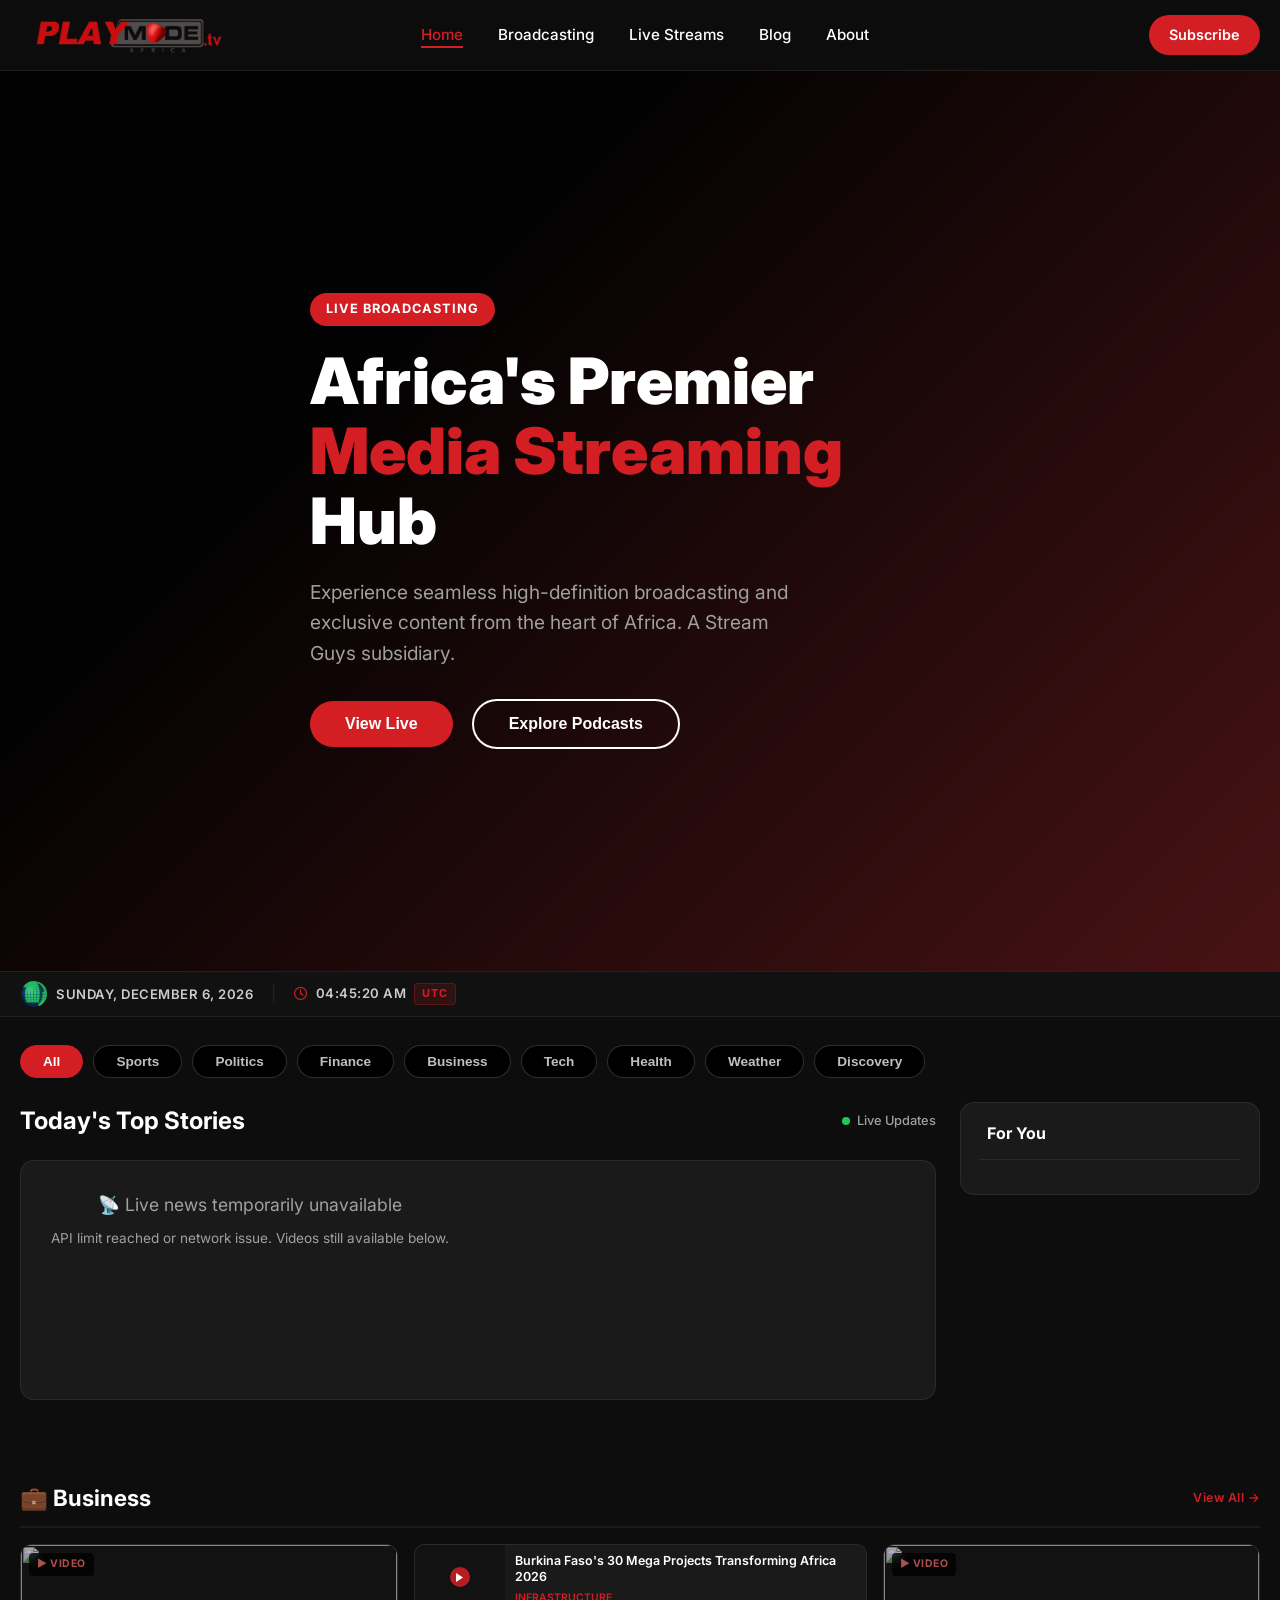
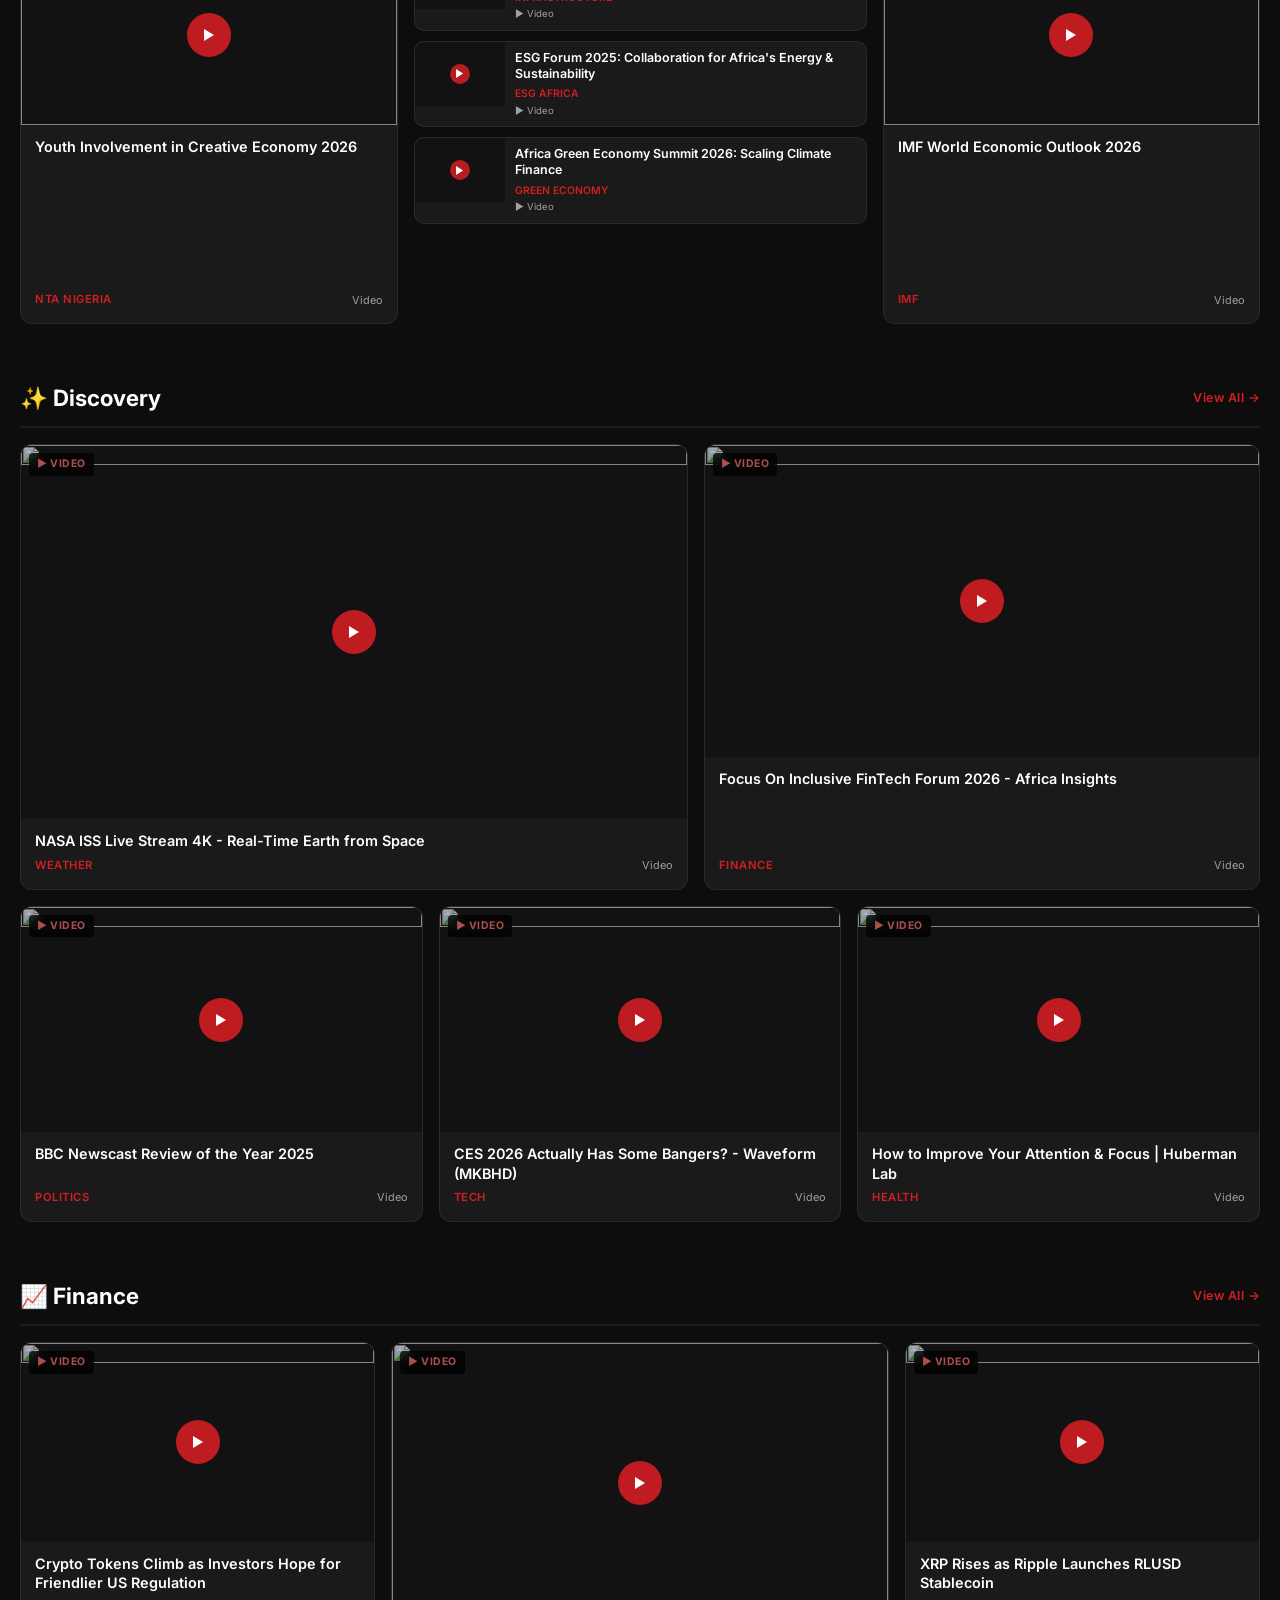
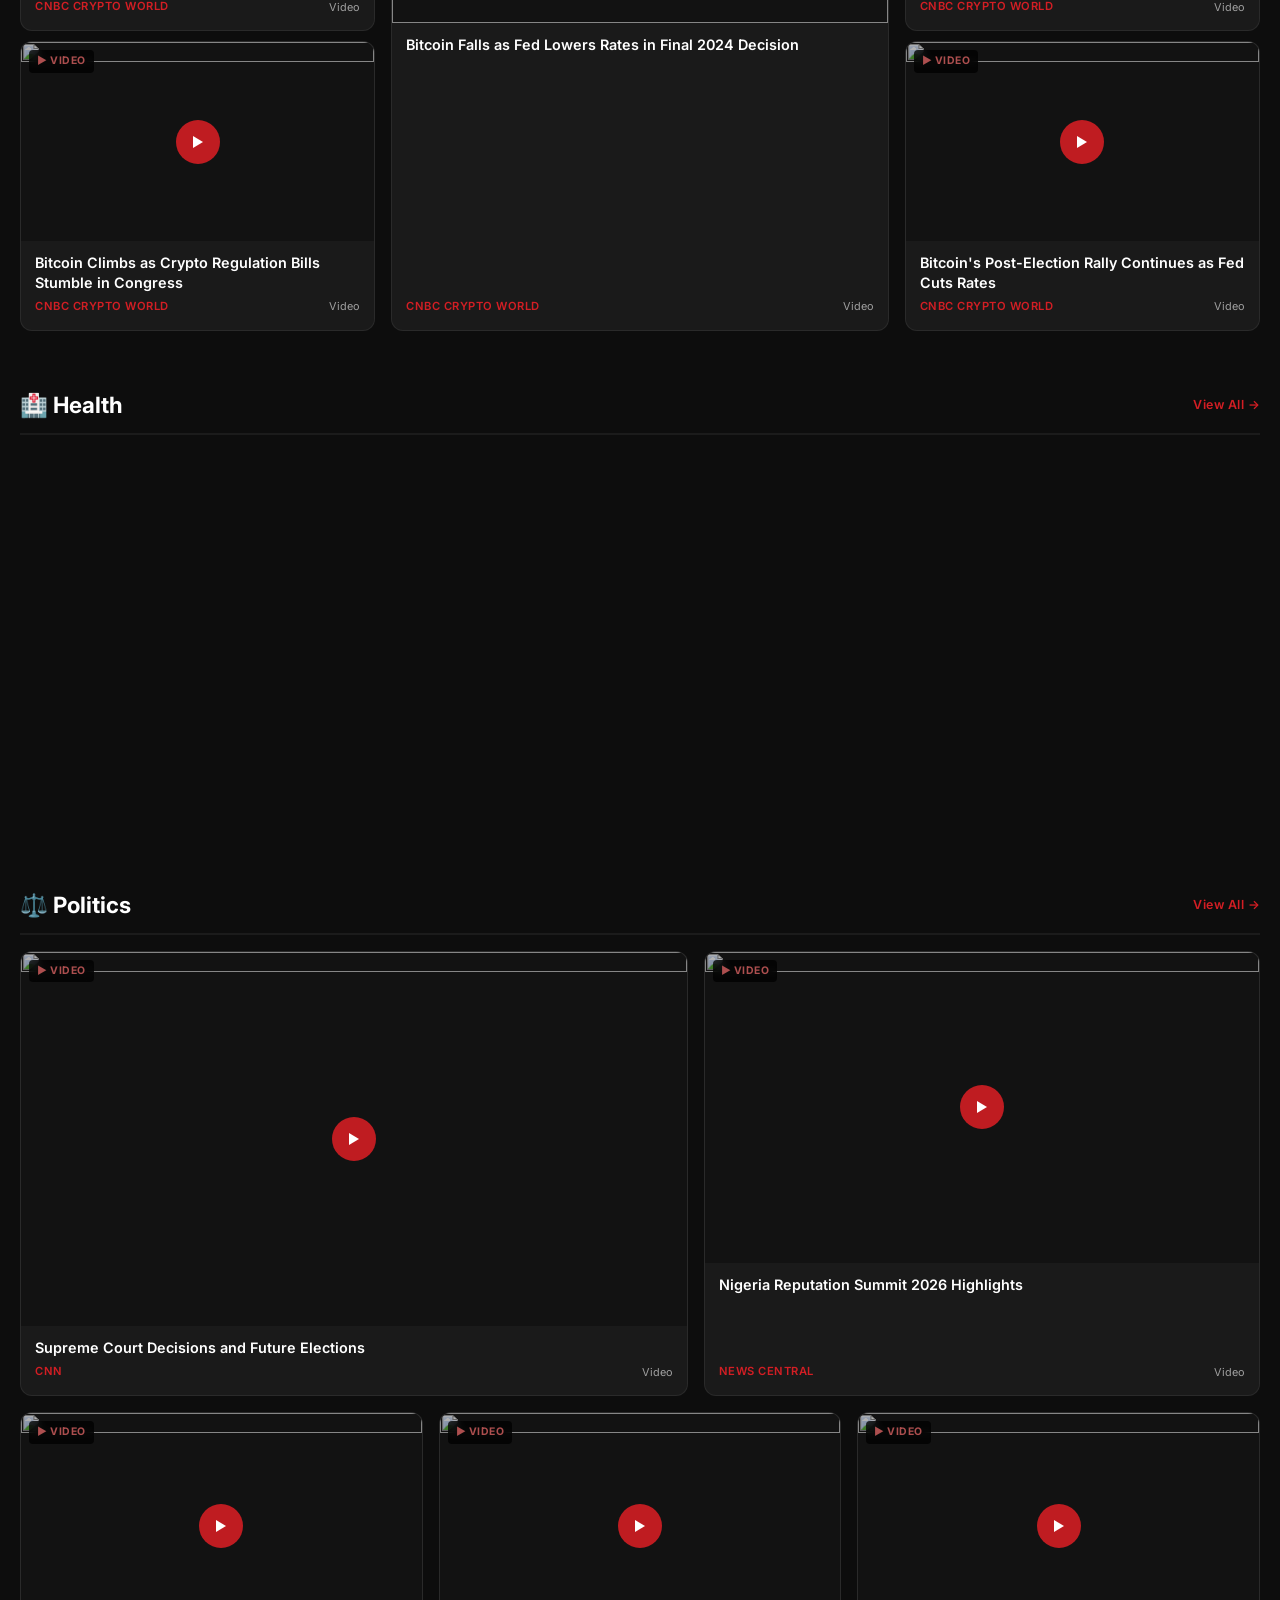
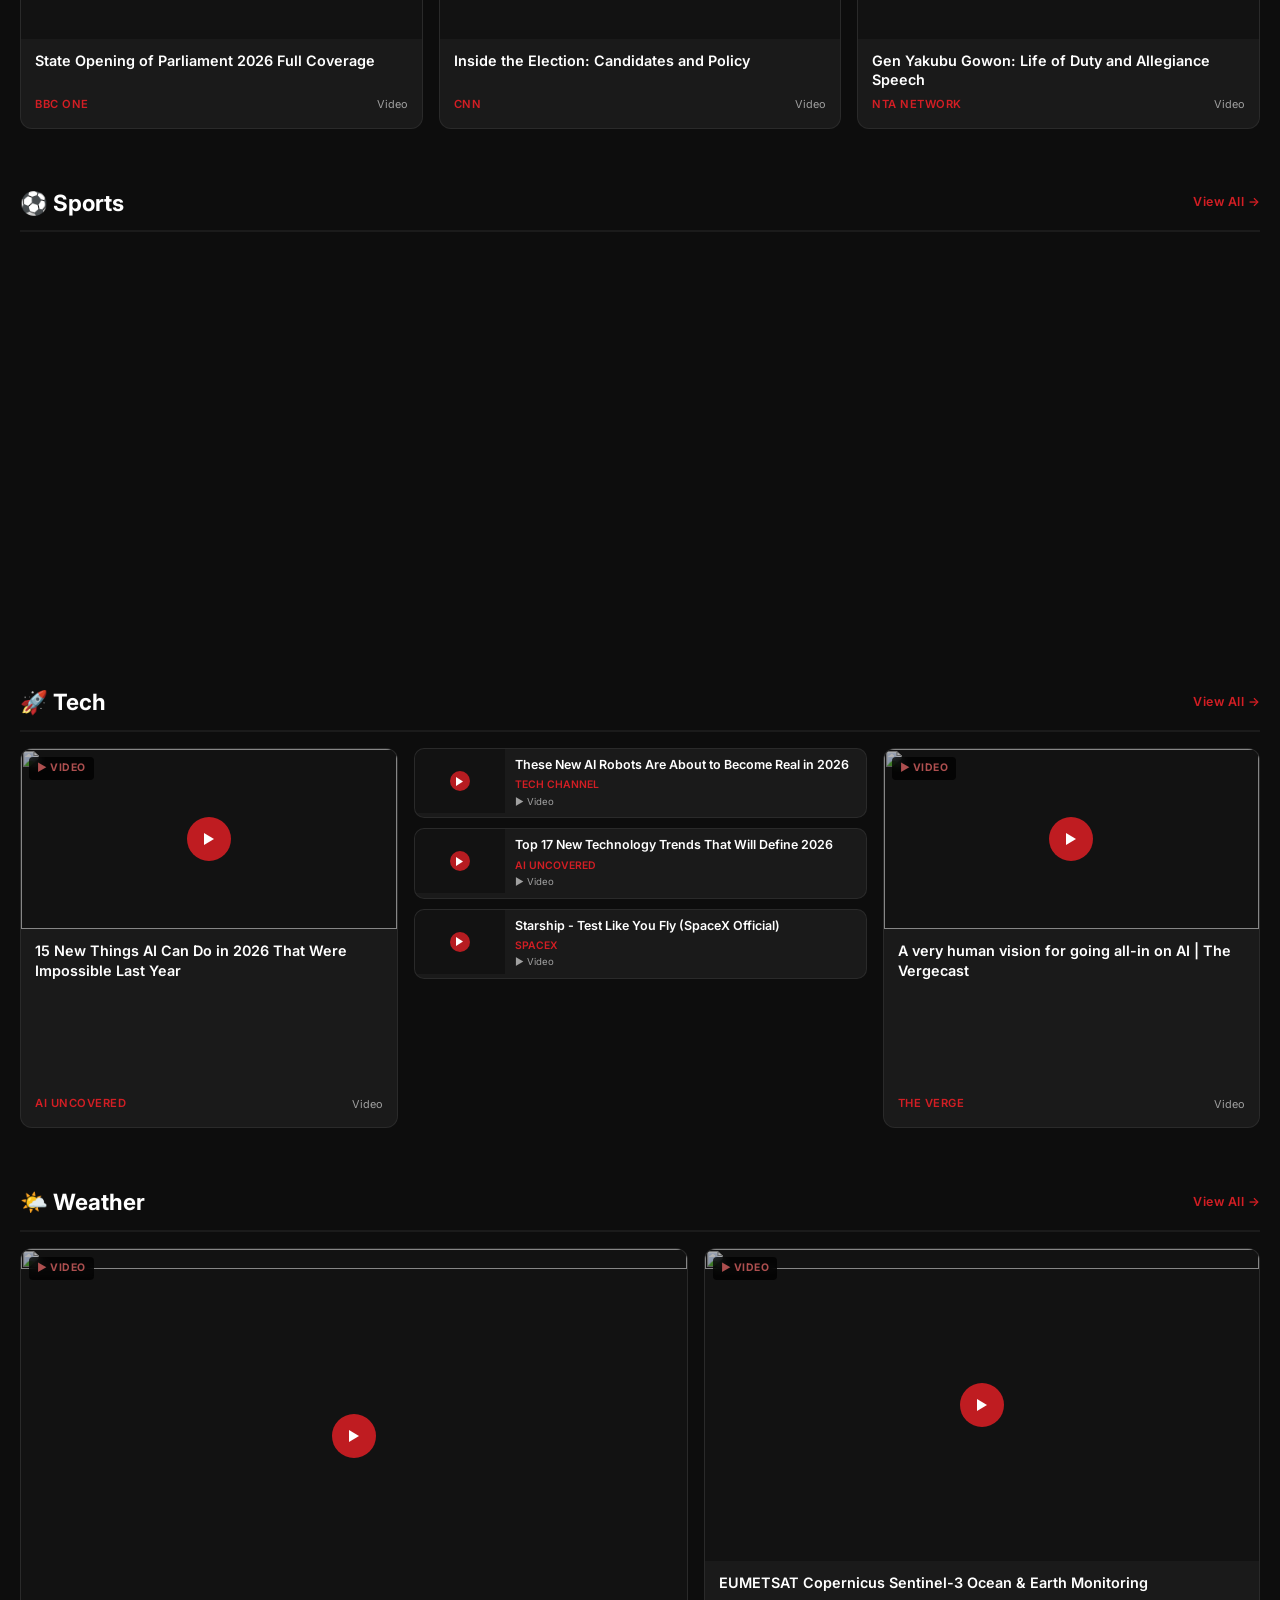
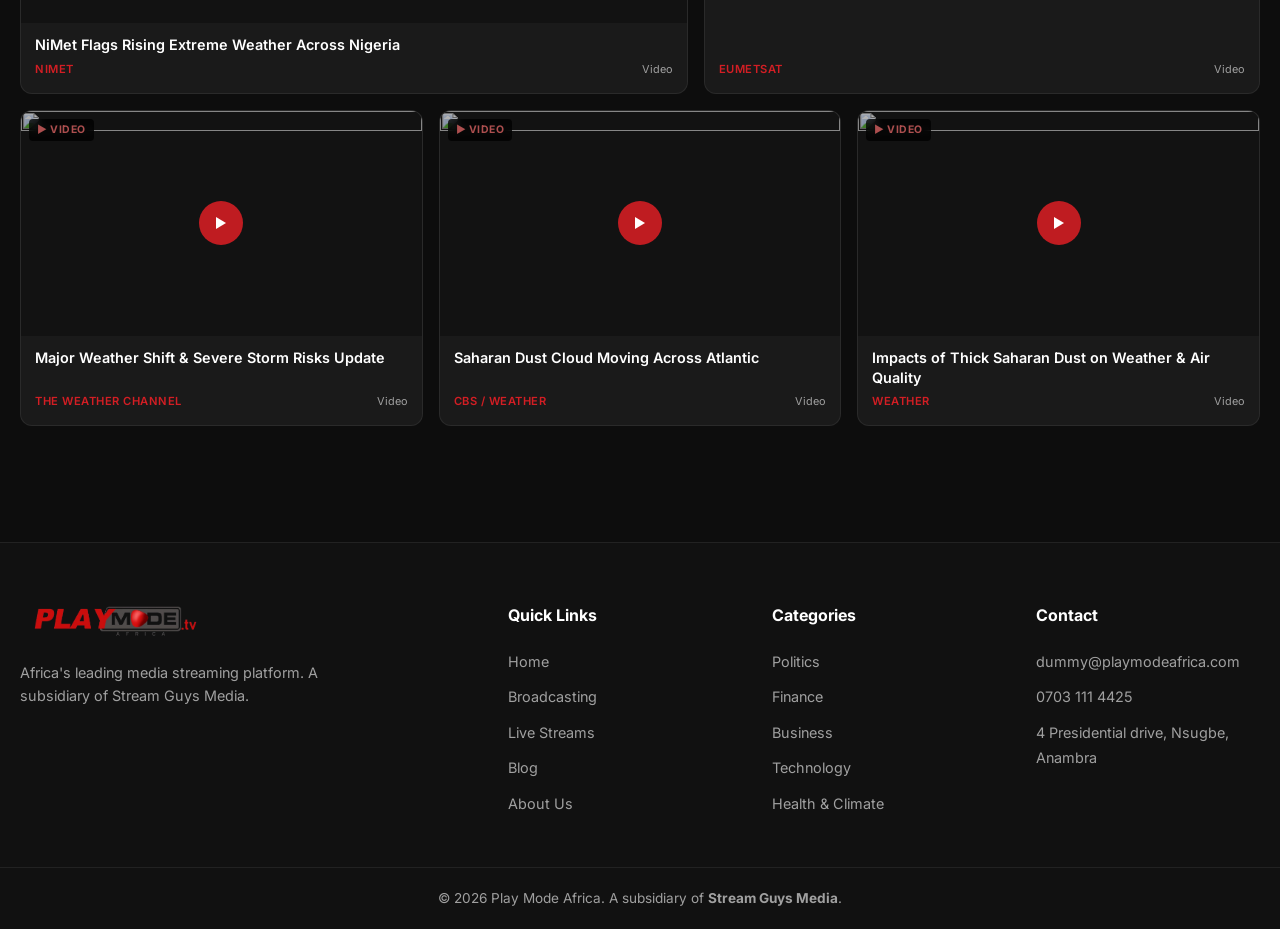
==== index.html @ 2070d7ff "Add files via upload" ====
<!DOCTYPE html>
<html lang="en">
<head>
    <meta charset="UTF-8">
    <meta name="viewport" content="width=device-width, initial-scale=1.0">
    <title>Play Mode Africa | Powered by Stream Guys</title>
    <link rel="icon" type="image/png" href="assets/logo.png">
    <link rel="stylesheet" href="style.css">
    <link href="https://fonts.googleapis.com/css2?family=Inter:wght@300;400;500;600;700;800;900&display=swap" rel="stylesheet">
    <link rel="stylesheet" href="https://cdnjs.cloudflare.com/ajax/libs/font-awesome/6.5.0/css/all.min.css">
    <script src="https://unpkg.com/lucide@latest"></script>
</head>
<body>

    <!-- ===== HEADER ===== -->
    <header>
        <nav class="container">
            <div class="logo">
                <div class="logo-anim-wrap">
                    <img src="assets/play-mode-logo.png" class="logo-frame logo-frame-0 active" alt="Play Mode Africa">
                    <img src="assets/playMODE LOGO 1.png" class="logo-frame logo-frame-1" alt="Play Mode Africa">
                    <img src="assets/plaYMODE LOGO 2.png" class="logo-frame logo-frame-2" alt="Play Mode Africa">
                    <img src="assets/plaYMODE LOGO landscape colour 2.png" class="logo-frame logo-frame-3" alt="Play Mode Africa">
                    <img src="assets/plaYMODE LOGO landscape colour 3.png" class="logo-frame logo-frame-4" alt="Play Mode Africa">
                    <img src="assets/plaYMODE LOGO landscape colour 4.png" class="logo-frame logo-frame-5" alt="Play Mode Africa">
                    <img src="assets/plaYMODE LOGO landscape colour 5.png" class="logo-frame logo-frame-6" alt="Play Mode Africa">
                    <img src="assets/plaYMODE LOGO landscape colour 6.png" class="logo-frame logo-frame-7" alt="Play Mode Africa">
                    <img src="assets/plaYMODE LOGO landscape colour 7.png" class="logo-frame logo-frame-8" alt="Play Mode Africa">
                    <img src="assets/plaYMODE LOGO landscape.png" class="logo-frame logo-frame-9" alt="Play Mode Africa">
                    <img src="assets/plaYMODE LOGO portrait col2.png" class="logo-frame logo-frame-10" alt="Play Mode Africa">
                    <img src="assets/plaYMODE LOGO portrait.png" class="logo-frame logo-frame-11" alt="Play Mode Africa">
                </div>
            </div>
            <ul class="nav-links" id="navLinks">
                <li><a href="index.html" class="active">Home</a></li>
                <li><a href="#">Broadcasting</a></li>
                <li><a href="#">Live Streams</a></li>
                <li><a href="#">Blog</a></li>
                <li><a href="#">About</a></li>
            </ul>
            <div class="nav-actions">
                <i data-lucide="search" class="search-icon"></i>
                <a href="https://youtube.com/@playmodeafrica?si=NJ54IRPjb3ruVmf7" target="_blank" rel="noopener" class="btn-primary">Subscribe</a>
                <div class="hamburger" id="hamburger">
                    <span></span><span></span><span></span>
                </div>
            </div>
        </nav>
    </header>

    <!-- ===== HERO ===== -->
    <section class="hero" id="hero">
        <div class="hero-overlay"></div>
        <div class="container hero-content">
            <span class="badge">Live Broadcasting</span>
            <h1>Africa's Premier <br><span class="text-red">Media Streaming</span> Hub</h1>
            <p>Experience seamless high-definition broadcasting and exclusive content from the heart of Africa. A Stream Guys subsidiary.</p>
            <div class="hero-btns">
                <button class="btn-red">View Live</button>
                <button class="btn-outline">Explore Podcasts</button>
            </div>
        </div>
    </section>

    <!-- ===== DATE & TIME BAR ===== -->
    <div class="datetime-bar">
        <div class="datetime-inner">
            <span class="datetime-item">
                <canvas class="globe-canvas" id="globeCanvas" width="28" height="28"></canvas>
                <span id="date-display">LOADING...</span>
            </span>
            <span class="datetime-divider">|</span>
            <span class="datetime-item">
                <i class="fa-regular fa-clock" style="color:var(--primary-red)"></i>
                <span id="time-display">--:-- --</span>
                <span class="tz-label" id="tz-label">WAT</span>
            </span>
        </div>
    </div>

    <!-- ===== CATEGORY FILTER ===== -->
    <div class="container">
        <div class="category-filter">
            <button class="filter-btn active" data-filter="all">All</button>
            <button class="filter-btn" data-filter="sports">Sports</button>
            <button class="filter-btn" data-filter="politics">Politics</button>
            <button class="filter-btn" data-filter="finance">Finance</button>
            <button class="filter-btn" data-filter="business">Business</button>
            <button class="filter-btn" data-filter="technology">Tech</button>
            <button class="filter-btn" data-filter="health">Health</button>
            <button class="filter-btn" data-filter="environment">Weather</button>
            <button class="filter-btn" data-filter="science">Discovery</button>
        </div>
    </div>

    <!-- ===== MAIN CONTENT ===== -->
    <main class="container main-outer" id="main-content">

        <!-- TODAY'S TOP STORIES -->
        <div class="main-layout" id="top-stories-layout">
            <div class="content-feed">
                <div class="feed-header">
                    <h2 class="feed-title">Today's Top Stories</h2>
                    <span class="live-dot"><span></span>Live Updates</span>
                </div>
                <div id="featured-story" class="featured-story animate-on-scroll">
                    <div class="featured-skeleton">
                        <div class="skeleton-img"></div>
                        <div class="skeleton-text">
                            <div class="skeleton-line wide"></div>
                            <div class="skeleton-line medium"></div>
                            <div class="skeleton-line short"></div>
                        </div>
                    </div>
                </div>
                <div id="top-videos-row" class="top-videos-row"></div>
                <div id="loading-indicator" class="loading-indicator">
                    <div class="spinner"></div>
                    <span>Loading content...</span>
                </div>
            </div>
            <aside class="sidebar" id="for-you-sidebar">
                <div class="sidebar-section">
                    <h3 class="sidebar-title">
                        <i data-lucide="sparkles"></i>
                        For You
                    </h3>
                    <div id="for-you-list" class="for-you-list"></div>
                </div>
            </aside>
        </div>

        <!-- CATEGORY SECTIONS (dynamically populated) -->
        <div id="category-sections"></div>

    </main>

    <!-- ===== FOOTER ===== -->
    <footer>
        <div class="container footer-grid">
            <div class="footer-brand">
                <img src="assets/play-mode-logo.png" alt="Play Mode Africa" class="footer-logo">
                <p>Africa's leading media streaming platform. A subsidiary of Stream Guys Media.</p>
                <div class="social-icons">
                    <i data-lucide="facebook"></i>
                    <i data-lucide="twitter"></i>
                    <i data-lucide="instagram"></i>
                    <i data-lucide="youtube"></i>
                </div>
            </div>
            <div class="footer-links">
                <h4>Quick Links</h4>
                <ul>
                    <li><a href="index.html">Home</a></li>
                    <li><a href="#">Broadcasting</a></li>
                    <li><a href="#">Live Streams</a></li>
                    <li><a href="#">Blog</a></li>
                    <li><a href="#">About Us</a></li>
                </ul>
            </div>
            <div class="footer-links">
                <h4>Categories</h4>
                <ul>
                    <li><a href="#">Politics</a></li>
                    <li><a href="#">Finance</a></li>
                    <li><a href="#">Business</a></li>
                    <li><a href="#">Technology</a></li>
                    <li><a href="#">Health &amp; Climate</a></li>
                </ul>
            </div>
            <div class="footer-links">
                <h4>Contact</h4>
                <ul>
                    <li><a href="mailto:dummy@playmodeafrica.com">dummy@playmodeafrica.com</a></li>
                    <li><a href="tel:07031114425">0703 111 4425</a></li>
                    <li><a href="https://maps.google.com/?q=4+Presidential+drive+Nsugbe+Anambra+Nigeria" target="_blank">4 Presidential drive, Nsugbe, Anambra</a></li>
                </ul>
            </div>
        </div>
        <div class="footer-bottom">
            <p>&copy; 2026 Play Mode Africa. A subsidiary of <strong>Stream Guys Media</strong>.</p>
        </div>
    </footer>

    <script src="script.js"></script>
    <script>lucide.createIcons();</script>
</body>
</html>
---- style.css ----
/* ===== CUSTOM VARIABLES ===== */
:root {
    --primary-red: #D31E24;
    --bg-dark: #0D0D0D;
    --card-bg: #1A1A1A;
    --card-bg-hover: #222222;
    --text-white: #FFFFFF;
    --text-grey: #A0A0A0;
    --text-light: #CCCCCC;
    --border: rgba(255,255,255,0.07);
    --shadow: 0 8px 32px rgba(0,0,0,0.4);
    --transition: all 0.3s cubic-bezier(0.4, 0, 0.2, 1);
    --sidebar-width: 300px;
    --gap: 16px;
}

/* ===== RESET & BASE ===== */
*, *::before, *::after { margin: 0; padding: 0; box-sizing: border-box; }
body {
    background-color: var(--bg-dark);
    color: var(--text-white);
    font-family: 'Inter', sans-serif;
    line-height: 1.6;
    overflow-x: hidden;
}
a { color: inherit; text-decoration: none; }
.container { max-width: 1380px; margin: 0 auto; padding: 0 20px; }

/* ===== LOGO ANIMATION ===== */
.logo-anim-wrap { position: relative; height: 40px; width: 140px; }
.logo-frame {
    position: absolute; top: 0; left: 0;
    height: 40px; width: auto; object-fit: contain;
    opacity: 0; transition: opacity 0.8s ease;
}
.logo-frame.active { opacity: 1; }

/* ===== HEADER ===== */
header {
    padding: 15px 0;
    background: rgba(13,13,13,0.95);
    backdrop-filter: blur(10px);
    position: sticky; top: 0; z-index: 1000;
    border-bottom: 1px solid var(--border);
}
nav { display: flex; justify-content: space-between; align-items: center; max-width: 1380px; margin: 0 auto; padding: 0 20px; }
.nav-links { display: flex; list-style: none; gap: 35px; align-items: center; }
.nav-links a {
    text-decoration: none; color: var(--text-white);
    font-weight: 500; font-size: 0.95rem;
    transition: var(--transition); position: relative;
}
.nav-links a::after { content: ''; position: absolute; bottom: -4px; left: 0; width: 0; height: 2px; background: var(--primary-red); transition: var(--transition); }
.nav-links a:hover::after, .nav-links a.active::after { width: 100%; }
.nav-links a:hover, .nav-links a.active { color: var(--primary-red); }
.nav-actions { display: flex; align-items: center; gap: 20px; }
.search-icon { cursor: pointer; transition: var(--transition); }
.search-icon:hover { color: var(--primary-red); }
.btn-primary {
    background: var(--primary-red); color: white; border: none;
    padding: 8px 20px; font-weight: 600; border-radius: 50px;
    cursor: pointer; transition: var(--transition); font-size: 0.9rem;
    text-decoration: none; display: inline-block;
}
.btn-primary:hover { transform: scale(1.05); box-shadow: 0 0 20px rgba(211,30,36,0.4); }

/* ===== HAMBURGER ===== */
.hamburger { display: none; flex-direction: column; cursor: pointer; gap: 5px; }
.hamburger span { width: 25px; height: 2px; background: var(--text-white); transition: var(--transition); border-radius: 2px; }
.hamburger.active span:nth-child(1) { transform: rotate(45deg) translate(5px,5px); }
.hamburger.active span:nth-child(2) { opacity: 0; }
.hamburger.active span:nth-child(3) { transform: rotate(-45deg) translate(5px,-5px); }

/* ===== HERO ===== */
.hero {
    height: 100vh; min-height: 600px;
    background: url('https://images.unsplash.com/photo-1598488035139-bdbb2231ce04?auto=format&fit=crop&q=80&w=1920') no-repeat center center/cover;
    display: flex; align-items: center; position: relative;
}
.hero-overlay { position: absolute; inset: 0; background: linear-gradient(135deg, rgba(0,0,0,0.85) 30%, rgba(211,30,36,0.3) 100%); }
.hero-content { position: relative; z-index: 2; max-width: 700px; }
.hero-content h1 { font-size: 4rem; line-height: 1.1; margin: 20px 0; font-weight: 900; }
.text-red { color: var(--primary-red); }
.badge { background: var(--primary-red); padding: 6px 16px; border-radius: 50px; font-size: 0.8rem; font-weight: 700; letter-spacing: 1px; text-transform: uppercase; display: inline-block; }
.hero-content p { font-size: 1.2rem; color: var(--text-grey); max-width: 500px; margin-bottom: 30px; }
.btn-red, .btn-outline { padding: 14px 35px; font-weight: 700; border-radius: 50px; cursor: pointer; transition: var(--transition); font-size: 1rem; }
.btn-red { background: var(--primary-red); color: white; border: none; margin-right: 15px; }
.btn-red:hover { transform: translateY(-2px); box-shadow: 0 10px 30px rgba(211,30,36,0.4); }
.btn-outline { background: transparent; border: 2px solid white; color: white; }
.btn-outline:hover { background: white; color: var(--bg-dark); }

/* ===== DATE TIME BAR ===== */
.datetime-bar {
    background: rgba(18,18,18,0.98);
    border-bottom: 1px solid var(--border);
    border-top: 1px solid var(--border);
    padding: 8px 0;
}
.datetime-inner {
    max-width: 1380px; margin: 0 auto; padding: 0 20px;
    display: flex; align-items: center; gap: 18px;
}
.datetime-item {
    display: flex; align-items: center; gap: 8px;
    font-size: 0.82rem; font-weight: 600; color: var(--text-light); letter-spacing: 0.5px;
}
.datetime-divider { color: var(--border); font-size: 1rem; }
.tz-label {
    background: rgba(211,30,36,0.15); border: 1px solid rgba(211,30,36,0.3);
    color: var(--primary-red); border-radius: 4px; padding: 1px 7px;
    font-size: 0.68rem; font-weight: 700; letter-spacing: 1px;
}

/* Globe canvas */
.globe-canvas {
    width: 28px; height: 28px;
    border-radius: 50%;
    display: block;
    flex-shrink: 0;
}

/* ===== CATEGORY FILTER ===== */
.category-filter { display: flex; gap: 10px; flex-wrap: wrap; margin: 28px 0 24px; }
.filter-btn {
    background: #000; border: 1.5px solid rgba(255,255,255,0.18);
    color: rgba(255,255,255,0.75); padding: 8px 22px; border-radius: 50px;
    cursor: pointer; transition: var(--transition); font-size: 0.85rem; font-weight: 600;
}
.filter-btn:hover { border-color: var(--primary-red); color: var(--primary-red); }
.filter-btn.active { background: var(--primary-red); border-color: var(--primary-red); color: white; }

/* ===== MAIN OUTER ===== */
.main-outer { padding-bottom: 60px; }

/* ===== TOP STORIES LAYOUT: feed + sidebar ===== */
.main-layout {
    display: grid;
    grid-template-columns: 1fr var(--sidebar-width);
    gap: 24px;
    align-items: start;
    margin-bottom: 60px;
}

/* ===== FEED HEADER ===== */
.feed-header { display: flex; align-items: center; justify-content: space-between; margin-bottom: 20px; }
.feed-title { font-size: 1.5rem; font-weight: 700; }
.live-dot { display: flex; align-items: center; gap: 7px; font-size: 0.8rem; color: var(--text-grey); font-weight: 500; }
.live-dot span { width: 8px; height: 8px; border-radius: 50%; background: #22c55e; display: inline-block; animation: pulse-dot 1.5s infinite; }
@keyframes pulse-dot { 0%,100%{opacity:1;transform:scale(1)}50%{opacity:.5;transform:scale(1.3)} }

/* ===== FEATURED STORY ===== */
.featured-story {
    background: var(--card-bg); border-radius: 14px; overflow: hidden;
    margin-bottom: 20px; display: flex; min-height: 240px;
    transition: var(--transition); border: 1px solid var(--border);
}
.featured-story:hover { border-color: rgba(211,30,36,0.3); box-shadow: 0 8px 40px rgba(0,0,0,0.5); }
.featured-img-wrap { flex: 0 0 45%; position: relative; overflow: hidden; }
.featured-img-wrap img { width: 100%; height: 100%; object-fit: cover; transition: var(--transition); }
.featured-story:hover .featured-img-wrap img { transform: scale(1.04); }
.featured-img-wrap .source-logo { position: absolute; bottom: 10px; left: 10px; background: rgba(0,0,0,0.75); border-radius: 6px; padding: 4px 10px; font-size: 0.7rem; font-weight: 700; text-transform: uppercase; }
.featured-info { flex: 1; padding: 24px 26px; display: flex; flex-direction: column; justify-content: space-between; }
.featured-meta { display: flex; align-items: center; gap: 10px; margin-bottom: 14px; }
.external-badge { display: flex; align-items: center; gap: 5px; background: rgba(255,255,255,0.08); border-radius: 50px; padding: 4px 12px; font-size: 0.72rem; color: var(--text-grey); font-weight: 500; }
.external-badge svg { width: 12px; height: 12px; }
.featured-category { color: var(--primary-red); font-size: 0.75rem; font-weight: 700; text-transform: uppercase; letter-spacing: 0.8px; }
.featured-info h2 { font-size: 1.45rem; font-weight: 800; line-height: 1.25; margin-bottom: 10px; display: -webkit-box; -webkit-line-clamp: 3; -webkit-box-orient: vertical; overflow: hidden; }
.featured-info p { color: var(--text-grey); font-size: 0.88rem; line-height: 1.6; display: -webkit-box; -webkit-line-clamp: 3; -webkit-box-orient: vertical; overflow: hidden; margin-bottom: 18px; flex: 1; }
.featured-footer { display: flex; align-items: center; justify-content: space-between; }
.source-info { display: flex; align-items: center; gap: 8px; }
.source-avatar { width: 28px; height: 28px; border-radius: 50%; background: var(--primary-red); display: flex; align-items: center; justify-content: center; font-size: 0.65rem; font-weight: 800; }
.source-name { font-size: 0.8rem; color: var(--text-grey); font-weight: 500; }
.btn-read { background: transparent; border: 1.5px solid rgba(255,255,255,0.2); color: var(--text-white); padding: 8px 20px; border-radius: 50px; font-size: 0.82rem; font-weight: 600; cursor: pointer; transition: var(--transition); text-decoration: none; display: inline-flex; align-items: center; gap: 6px; }
.btn-read:hover { background: var(--primary-red); border-color: var(--primary-red); }

/* ===== TOP VIDEOS ROW (3 cards) ===== */
.top-videos-row { display: grid; grid-template-columns: repeat(3, 1fr); gap: var(--gap); }

/* ===== SIDEBAR ===== */
.sidebar { position: sticky; top: 80px; }
.sidebar-section { background: var(--card-bg); border-radius: 14px; padding: 18px; border: 1px solid var(--border); }
.sidebar-title { font-size: 1rem; font-weight: 700; margin-bottom: 16px; display: flex; align-items: center; gap: 8px; padding-bottom: 12px; border-bottom: 1px solid var(--border); }
.sidebar-title svg { width: 16px; height: 16px; color: var(--primary-red); }
.for-you-list { display: flex; flex-direction: column; gap: 12px; }

/* ===== STANDARD NEWS / VIDEO CARD ===== */
.news-card {
    background: var(--card-bg); border-radius: 12px; overflow: hidden;
    transition: var(--transition); cursor: pointer;
    border: 1px solid var(--border); display: flex; flex-direction: column;
    height: 100%;
}
.news-card:hover { transform: translateY(-4px); border-color: rgba(211,30,36,0.25); box-shadow: 0 12px 40px rgba(0,0,0,0.5); }
.news-card-img-wrap { overflow: hidden; position: relative; flex-shrink: 0; }
.news-card-img { width: 100%; aspect-ratio: 16/9; object-fit: cover; transition: var(--transition); display: block; }
.news-card:hover .news-card-img { transform: scale(1.03); }
.card-type-badge { position: absolute; top: 8px; left: 8px; background: rgba(0,0,0,0.75); backdrop-filter: blur(4px); border-radius: 4px; padding: 3px 8px; font-size: 0.65rem; font-weight: 700; text-transform: uppercase; letter-spacing: 0.5px; }
.card-type-badge.news-type { color: #60a5fa; }
.card-type-badge.video-type { color: #f87171; }
.news-card-body { padding: 12px 14px 14px; flex: 1; display: flex; flex-direction: column; }
.news-card-body h3 { font-size: 0.9rem; font-weight: 600; line-height: 1.35; margin-bottom: 6px; display: -webkit-box; -webkit-line-clamp: 3; -webkit-box-orient: vertical; overflow: hidden; }
.news-card-body p { font-size: 0.78rem; color: var(--text-grey); line-height: 1.5; display: -webkit-box; -webkit-line-clamp: 2; -webkit-box-orient: vertical; overflow: hidden; margin-bottom: 10px; flex: 1; }
.card-footer { display: flex; align-items: center; justify-content: space-between; margin-top: auto; }
.card-source { font-size: 0.7rem; color: var(--primary-red); font-weight: 600; text-transform: uppercase; letter-spacing: 0.5px; }
.card-time { font-size: 0.68rem; color: var(--text-grey); }
.play-overlay { position: absolute; inset: 0; display: flex; align-items: center; justify-content: center; background: rgba(0,0,0,0.3); }
.play-circle { width: 44px; height: 44px; background: rgba(211,30,36,0.9); border-radius: 50%; display: flex; align-items: center; justify-content: center; transition: var(--transition); }
.news-card:hover .play-circle { transform: scale(1.15); background: var(--primary-red); }

/* ===== TALL CARD (fills vertical space) ===== */
.news-card.tall .news-card-img { aspect-ratio: unset; height: 100%; min-height: 180px; }
.news-card.tall .news-card-img-wrap { flex: 1; min-height: 180px; }
.news-card.tall { min-height: 320px; }

/* ===== SMALL HORIZONTAL CARD ===== */
.small-card {
    display: flex; gap: 10px; background: var(--card-bg);
    border-radius: 10px; border: 1px solid var(--border);
    overflow: hidden; cursor: pointer; transition: var(--transition);
    text-decoration: none; color: inherit;
}
.small-card:hover { border-color: rgba(211,30,36,0.25); background: var(--card-bg-hover); transform: translateY(-2px); }
.small-card-img { flex: 0 0 90px; height: 64px; overflow: hidden; position: relative; }
.small-card-img img { width: 100%; height: 100%; object-fit: cover; }
.small-card-img .sc-play { position: absolute; inset: 0; display: flex; align-items: center; justify-content: center; background: rgba(0,0,0,0.3); }
.sc-play-circle { width: 20px; height: 20px; background: rgba(211,30,36,0.85); border-radius: 50%; display: flex; align-items: center; justify-content: center; }
.small-card-body { flex: 1; padding: 8px 10px 8px 0; display: flex; flex-direction: column; justify-content: space-between; min-width: 0; }
.small-card-body h4 { font-size: 0.78rem; font-weight: 600; line-height: 1.3; display: -webkit-box; -webkit-line-clamp: 2; -webkit-box-orient: vertical; overflow: hidden; margin-bottom: 4px; }
.small-card-body .sc-source { font-size: 0.65rem; color: var(--primary-red); font-weight: 600; text-transform: uppercase; }
.small-card-type { font-size: 0.6rem; color: var(--text-grey); }

/* ===== CATEGORY SECTION WRAPPER ===== */
.cat-section {
    margin-bottom: 56px;
}
.cat-header {
    display: flex; align-items: center; justify-content: space-between;
    margin-bottom: 16px; padding-bottom: 10px;
    border-bottom: 2px solid rgba(255,255,255,0.06);
}
.cat-title { font-size: 1.4rem; font-weight: 700; }
.cat-view-all {
    font-size: 0.78rem; color: var(--primary-red); font-weight: 600;
    cursor: pointer; letter-spacing: 0.5px;
}
.cat-view-all:hover { text-decoration: underline; }

/* ===== TEMPLATE 1: Left tall | Centre 3 stacked small | Right tall ===== */
/* 3 columns: 1fr | 1.2fr | 1fr */
.cat-t1-grid {
    display: grid;
    grid-template-columns: 1fr 1.2fr 1fr;
    gap: var(--gap);
    min-height: 380px;
}
.cat-t1-left { display: flex; flex-direction: column; }
.cat-t1-centre { display: flex; flex-direction: column; gap: 10px; }
.cat-t1-right { display: flex; flex-direction: column; }

/* ===== TEMPLATE 2: Top row 2-col | Bottom row 3-col ===== */
.cat-t2-top {
    display: grid;
    grid-template-columns: 1.2fr 1fr;
    gap: var(--gap);
    margin-bottom: var(--gap);
}
.cat-t2-bottom {
    display: grid;
    grid-template-columns: repeat(3, 1fr);
    gap: var(--gap);
}

/* ===== TEMPLATE 3: Left 2 stacked | Centre tall | Right 2 stacked ===== */
/* 3 columns: 1fr | 1.4fr | 1fr */
.cat-t3-grid {
    display: grid;
    grid-template-columns: 1fr 1.4fr 1fr;
    gap: var(--gap);
    min-height: 380px;
}
.cat-t3-left, .cat-t3-right { display: flex; flex-direction: column; gap: 10px; }
.cat-t3-centre { display: flex; flex-direction: column; }

/* ===== SKELETONS ===== */
.featured-skeleton { display: flex; width: 100%; min-height: 240px; }
.skeleton-img { flex: 0 0 45%; background: linear-gradient(90deg,#1e1e1e 25%,#2a2a2a 50%,#1e1e1e 75%); background-size: 200% 100%; animation: shimmer 1.5s infinite; }
.skeleton-text { flex: 1; padding: 28px 30px; display: flex; flex-direction: column; gap: 12px; }
.skeleton-line { height: 16px; border-radius: 4px; background: linear-gradient(90deg,#1e1e1e 25%,#2a2a2a 50%,#1e1e1e 75%); background-size: 200% 100%; animation: shimmer 1.5s infinite; }
.skeleton-line.wide { width: 90%; height: 26px; }
.skeleton-line.medium { width: 70%; }
.skeleton-line.short { width: 45%; }
@keyframes shimmer { 0%{background-position:-200% 0}100%{background-position:200% 0} }

/* ===== LOADING ===== */
.loading-indicator { display: none; align-items: center; justify-content: center; gap: 12px; padding: 30px; color: var(--text-grey); font-size: 0.9rem; }
.loading-indicator.visible { display: flex; }
.spinner { width: 22px; height: 22px; border: 2px solid rgba(255,255,255,0.1); border-top-color: var(--primary-red); border-radius: 50%; animation: spin 0.7s linear infinite; }
@keyframes spin { to{transform:rotate(360deg)} }

/* ===== ANIMATIONS ===== */
.animate-on-scroll { opacity: 0; transform: translateY(24px); transition: opacity 0.6s ease-out, transform 0.6s ease-out; }
.animate-on-scroll.visible { opacity: 1; transform: translateY(0); }
.hero-content { opacity: 0; transform: translateY(40px); transition: opacity 1s ease-out, transform 1s ease-out; }
.hero-content.visible { opacity: 1; transform: translateY(0); }

/* ===== FOOTER ===== */
footer { background: #111; padding: 60px 0 20px; border-top: 1px solid var(--border); }
.footer-grid { display: grid; grid-template-columns: 2fr 1fr 1fr 1fr; gap: 40px; margin-bottom: 40px; }
.footer-logo { height: 35px; margin-bottom: 15px; }
.footer-brand p { color: var(--text-grey); font-size: 0.9rem; max-width: 300px; }
.social-icons { display: flex; gap: 15px; margin-top: 20px; }
.social-icons i { cursor: pointer; transition: var(--transition); color: var(--text-grey); }
.social-icons i:hover { color: var(--primary-red); transform: translateY(-3px); }
.footer-links h4 { color: var(--text-white); margin-bottom: 20px; font-size: 1rem; }
.footer-links ul { list-style: none; }
.footer-links ul li { margin-bottom: 10px; }
.footer-links ul li a { color: var(--text-grey); text-decoration: none; transition: var(--transition); font-size: 0.9rem; }
.footer-links ul li a:hover { color: var(--primary-red); }
.footer-bottom { border-top: 1px solid var(--border); padding-top: 20px; text-align: center; color: var(--text-grey); font-size: 0.85rem; }

/* ===== ARTICLE PAGE ===== */
.article-page-layout { max-width: 860px; margin: 0 auto; padding: 40px 20px 80px; }
.article-back { display: inline-flex; align-items: center; gap: 8px; color: var(--text-grey); font-size: 0.85rem; font-weight: 500; text-decoration: none; margin-bottom: 28px; transition: var(--transition); cursor: pointer; background: none; border: none; padding: 0; }
.article-back:hover { color: var(--text-white); }
.article-headline { font-size: 2.2rem; font-weight: 900; line-height: 1.2; margin-bottom: 20px; color: var(--text-white); }
.article-hero-img-wrap { width: 100%; border-radius: 14px; overflow: hidden; margin-bottom: 28px; aspect-ratio: 16/9; background: var(--card-bg); position: relative; }
.article-hero-img-wrap img { width: 100%; height: 100%; object-fit: cover; display: block; }
.article-excerpt-box { background: var(--card-bg); border-left: 3px solid var(--primary-red); border-radius: 0 10px 10px 0; padding: 20px 24px; margin-bottom: 32px; border-top: 1px solid var(--border); border-right: 1px solid var(--border); border-bottom: 1px solid var(--border); }
.article-excerpt-label { font-size: 0.7rem; font-weight: 700; text-transform: uppercase; letter-spacing: 1px; color: var(--primary-red); margin-bottom: 8px; }
.article-excerpt-text { font-size: 1.05rem; line-height: 1.75; color: var(--text-light); }
.article-cta-section { background: linear-gradient(135deg,#1a1a1a,#111); border: 1px solid rgba(211,30,36,0.2); border-radius: 14px; padding: 30px; margin-bottom: 50px; display: flex; align-items: center; justify-content: space-between; gap: 20px; }
.btn-continue { display: inline-flex; align-items: center; gap: 10px; background: var(--primary-red); color: white; text-decoration: none; padding: 14px 28px; border-radius: 50px; font-weight: 700; font-size: 0.95rem; transition: var(--transition); white-space: nowrap; flex-shrink: 0; }
.btn-continue:hover { transform: translateY(-2px); box-shadow: 0 10px 30px rgba(211,30,36,0.45); }
.related-grid { display: grid; grid-template-columns: repeat(3,1fr); gap: 18px; }

/* ===== RESPONSIVE ===== */
@media (max-width: 1200px) {
    :root { --sidebar-width: 260px; }
    .cat-t1-grid { grid-template-columns: 1fr 1.1fr 1fr; }
    .cat-t3-grid { grid-template-columns: 1fr 1.2fr 1fr; }
}

@media (max-width: 992px) {
    .main-layout { grid-template-columns: 1fr; }
    #for-you-sidebar { display: none; }
    .top-videos-row { grid-template-columns: repeat(2,1fr); }
    .cat-t1-grid { grid-template-columns: 1fr 1fr; }
    .cat-t1-right { display: none; }
    .cat-t2-top { grid-template-columns: 1fr; }
    .cat-t2-bottom { grid-template-columns: repeat(2,1fr); }
    .cat-t3-grid { grid-template-columns: 1fr 1fr; }
    .cat-t3-right { display: none; }
}

@media (max-width: 768px) {
    .hamburger { display: flex; }
    .nav-links {
        position: fixed; top: 70px; left: -100%; width: 80%;
        height: calc(100vh - 70px); background: var(--bg-dark);
        flex-direction: column; padding: 40px 30px;
        transition: var(--transition); border-right: 1px solid var(--border);
        gap: 25px; align-items: flex-start; z-index: 999;
    }
    .nav-links.open { left: 0; }
    .nav-links a { font-size: 1.2rem; }
    .hero-content h1 { font-size: 2.2rem; }
    .featured-story { flex-direction: column; }
    .featured-img-wrap { flex: 0 0 auto; height: 200px; width: 100%; }
    .featured-info { padding: 16px; }
    .featured-info h2 { font-size: 1.05rem; }
    .top-videos-row { grid-template-columns: 1fr; }
    .cat-t1-grid { grid-template-columns: 1fr; }
    .cat-t1-right { display: none; }
    .cat-t2-top { grid-template-columns: 1fr; }
    .cat-t2-bottom { grid-template-columns: 1fr; }
    .cat-t3-grid { grid-template-columns: 1fr; }
    .cat-t3-right, .cat-t3-left { flex-direction: row; flex-wrap: wrap; }
    .cat-t3-left > *, .cat-t3-right > * { flex: 1 1 45%; }
    .footer-grid { grid-template-columns: 1fr; gap: 30px; }
    .article-headline { font-size: 1.5rem; }
    .article-cta-section { flex-direction: column; }
    .related-grid { grid-template-columns: 1fr; }
}

@media (max-width: 480px) {
    .category-filter { gap: 8px; }
    .filter-btn { padding: 6px 14px; font-size: 0.75rem; }
    .news-card-body h3 { font-size: 0.82rem; }
    .cat-t3-left > *, .cat-t3-right > * { flex: 1 1 100%; }
}
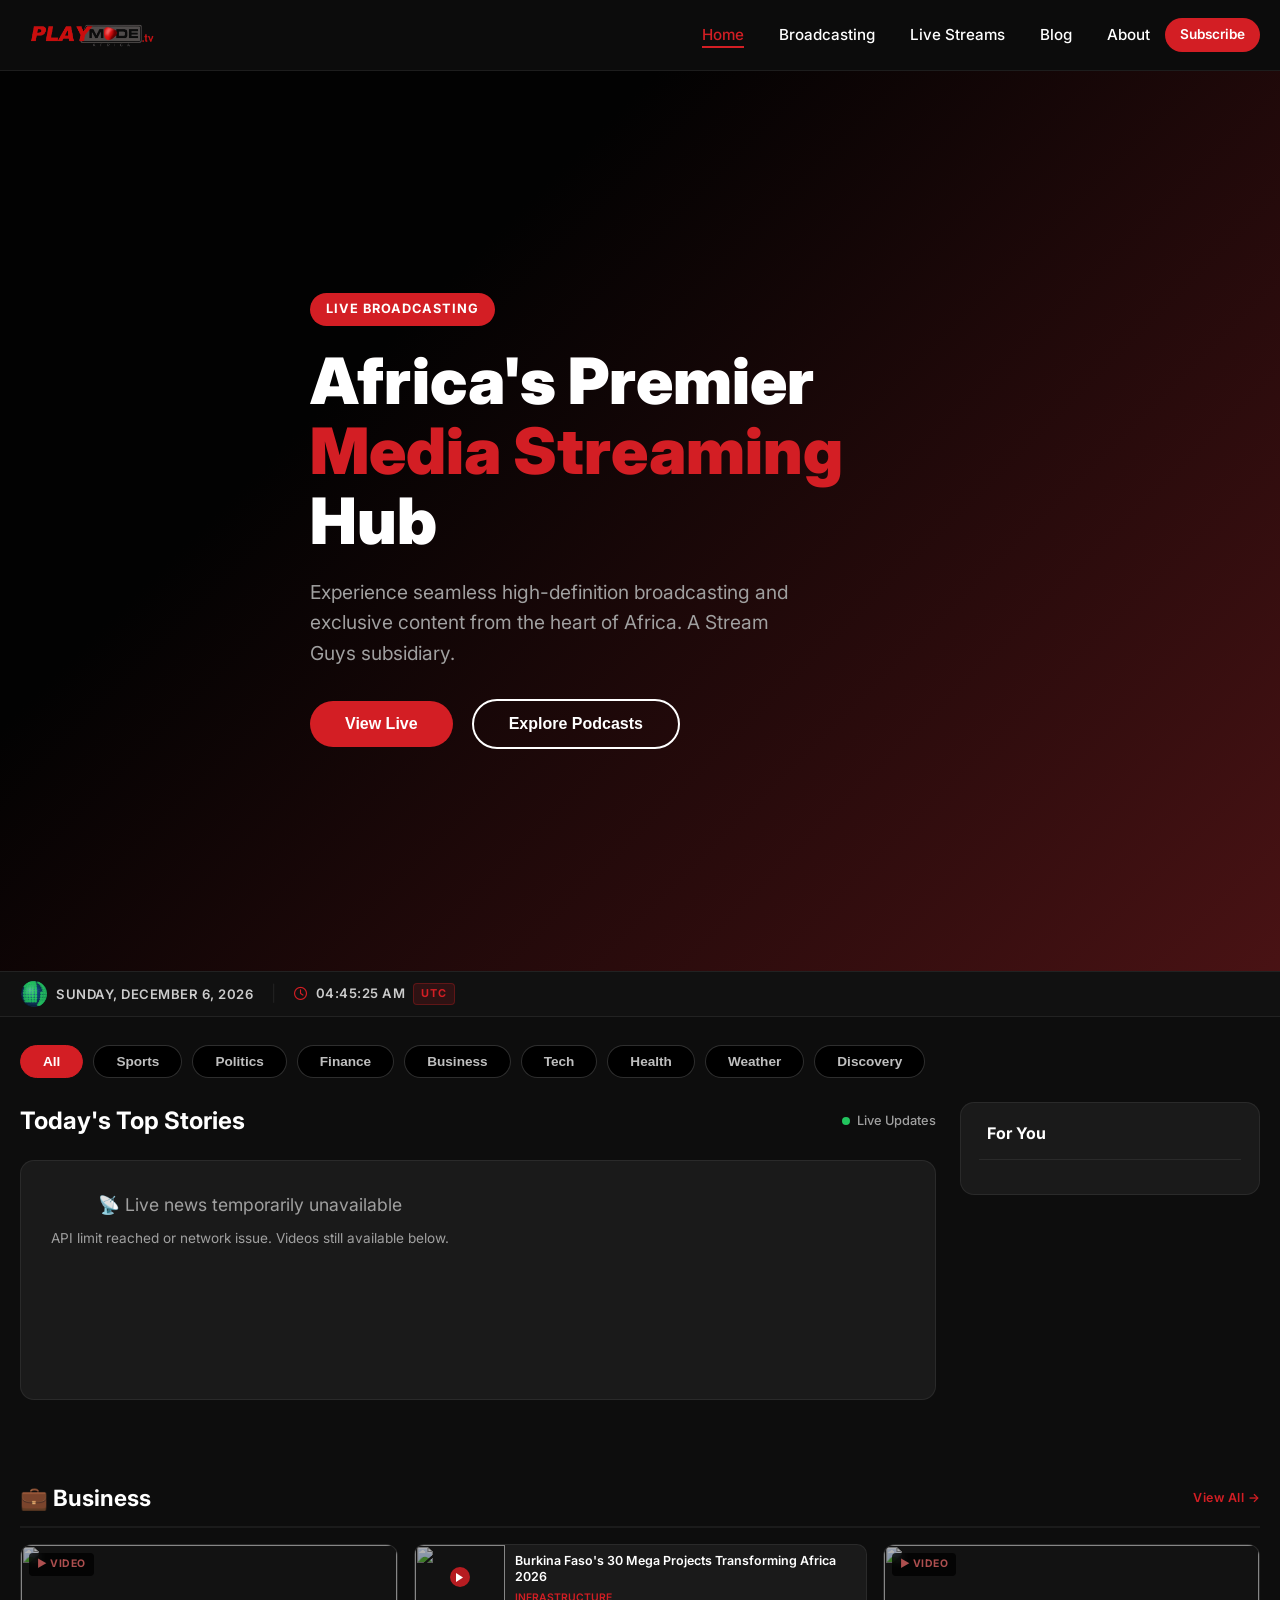
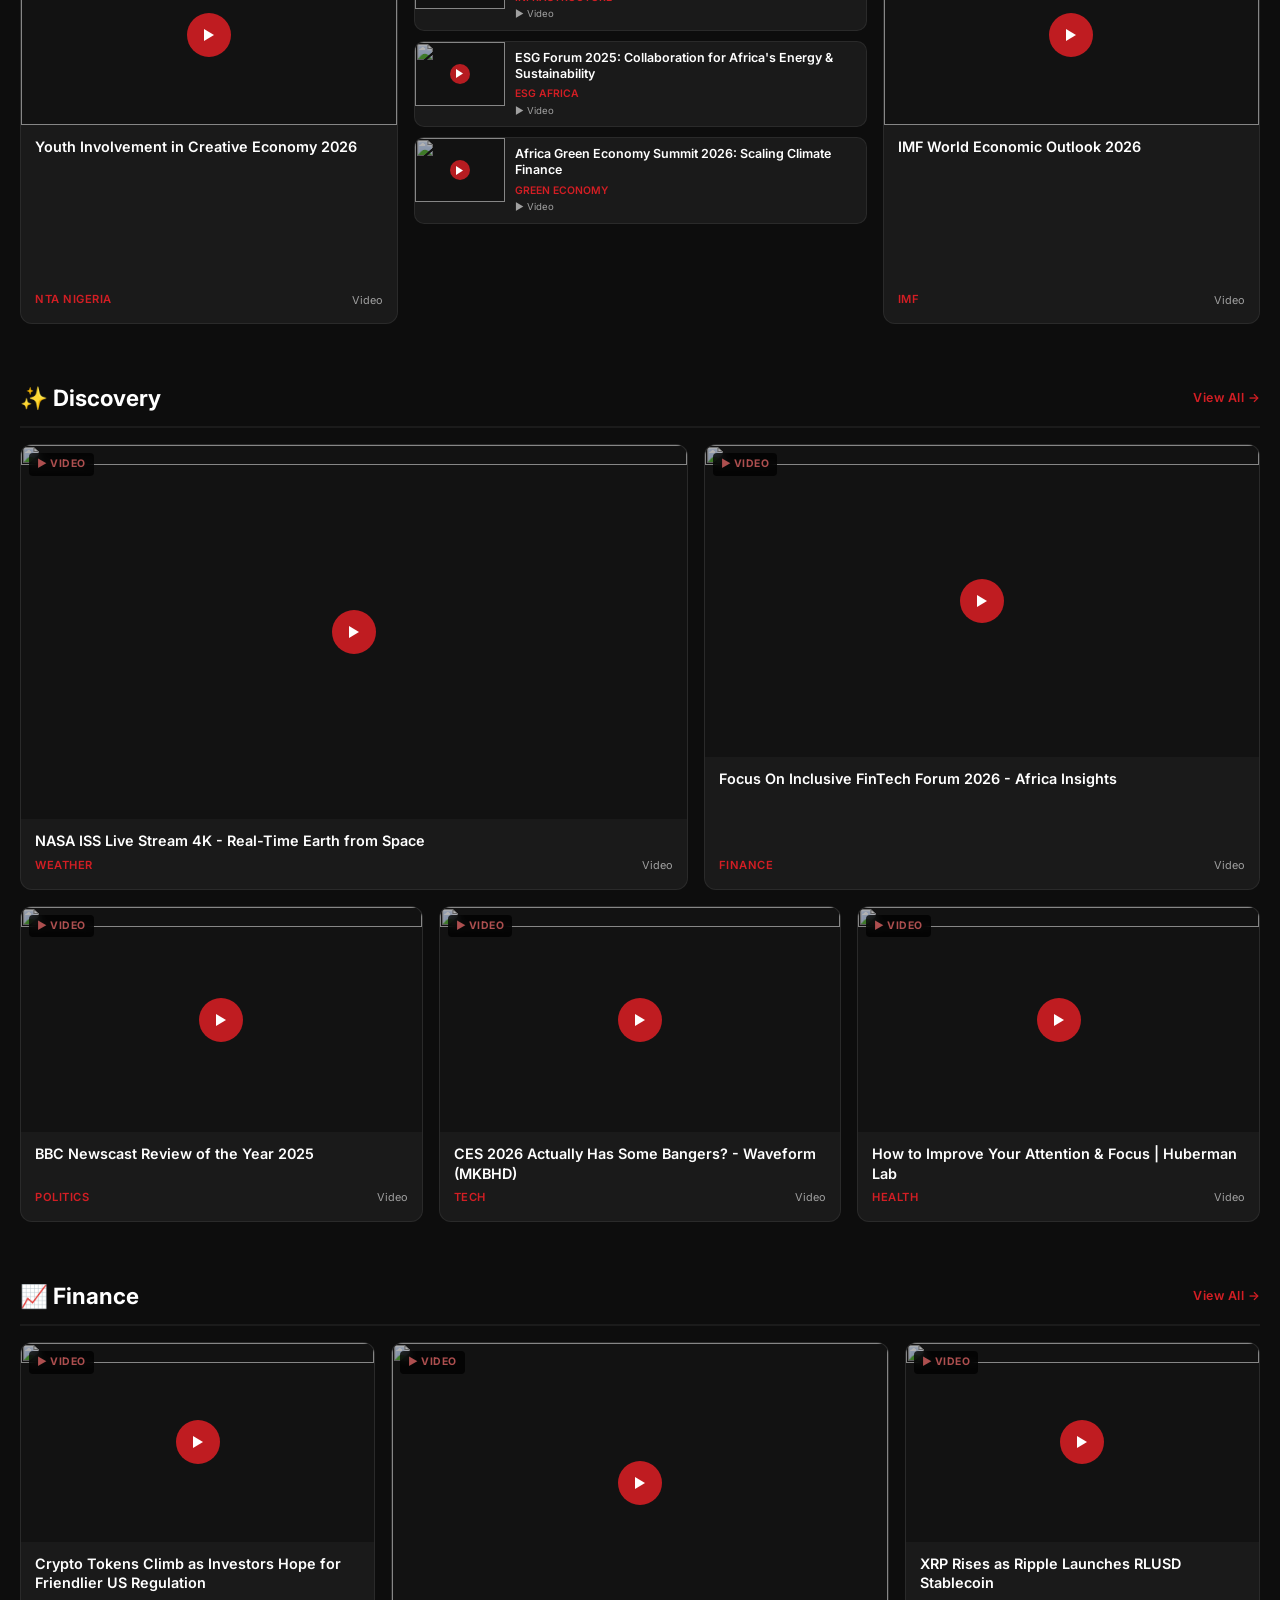
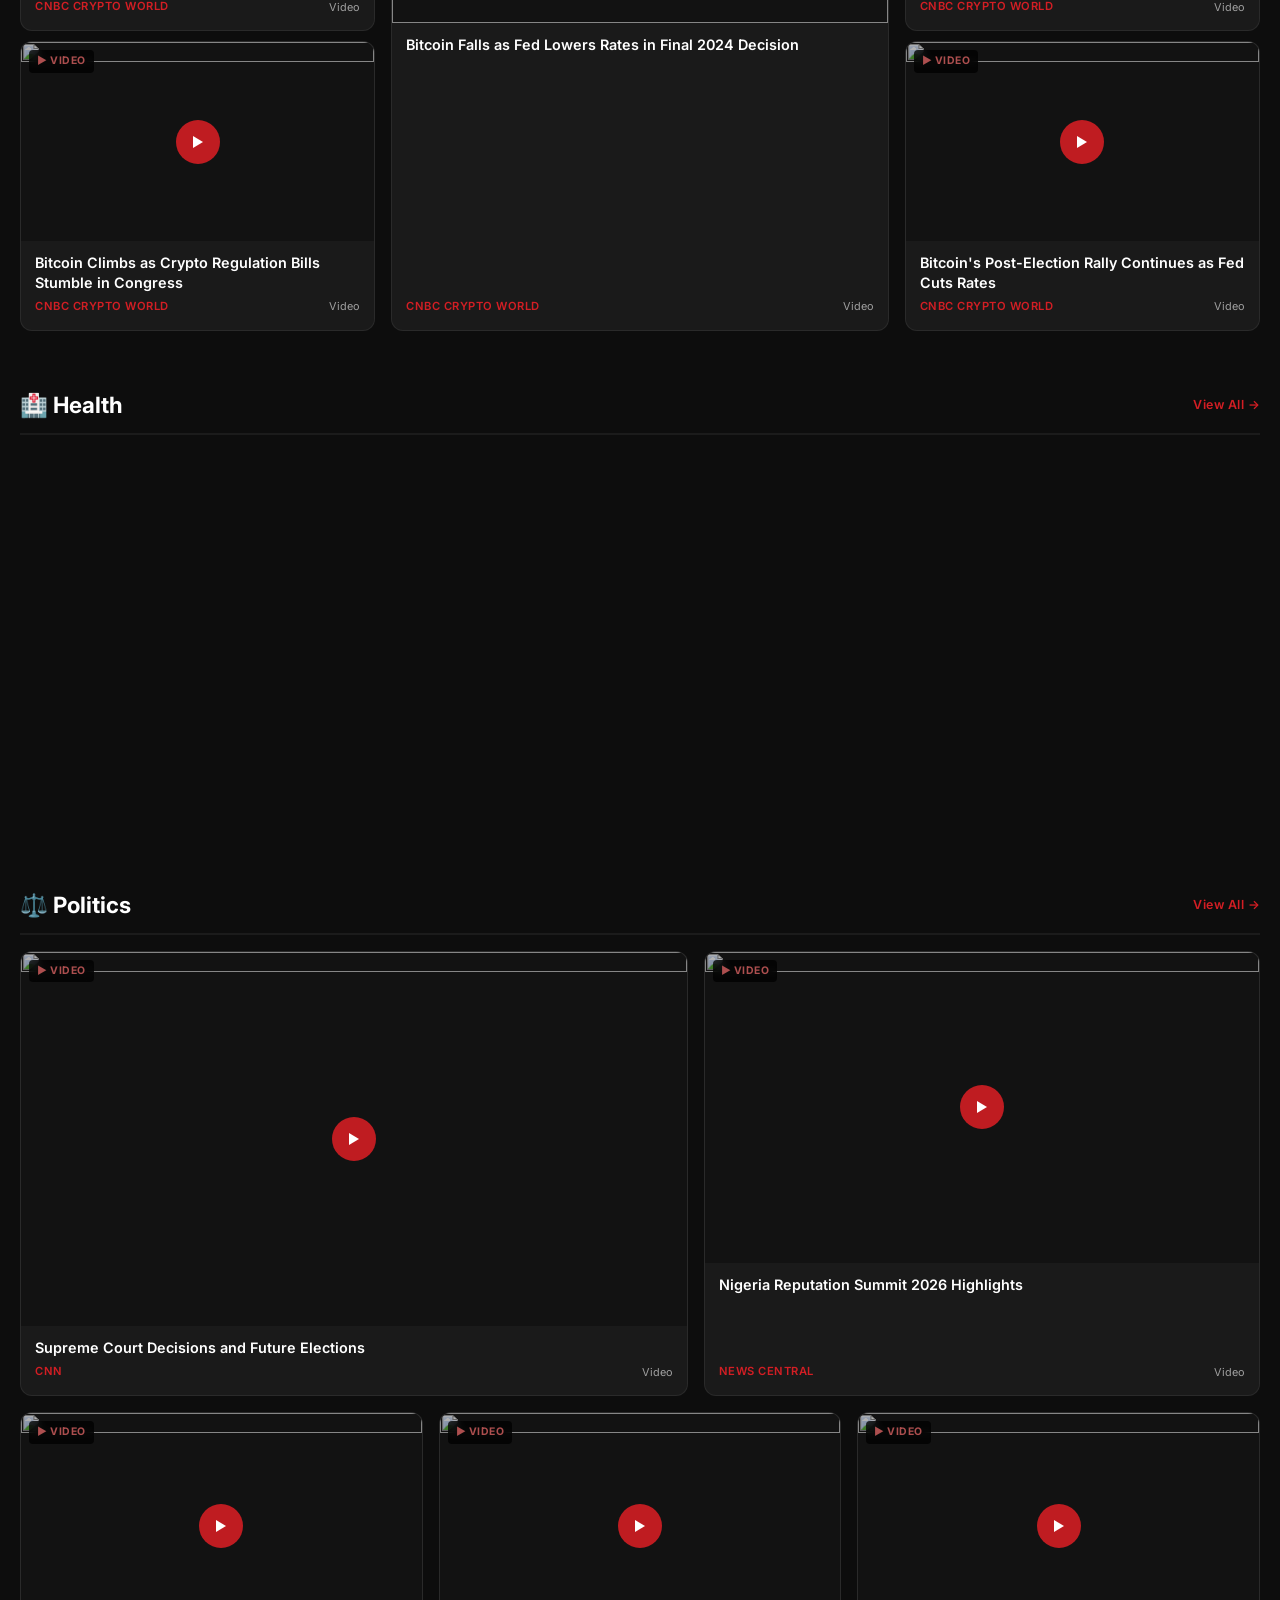
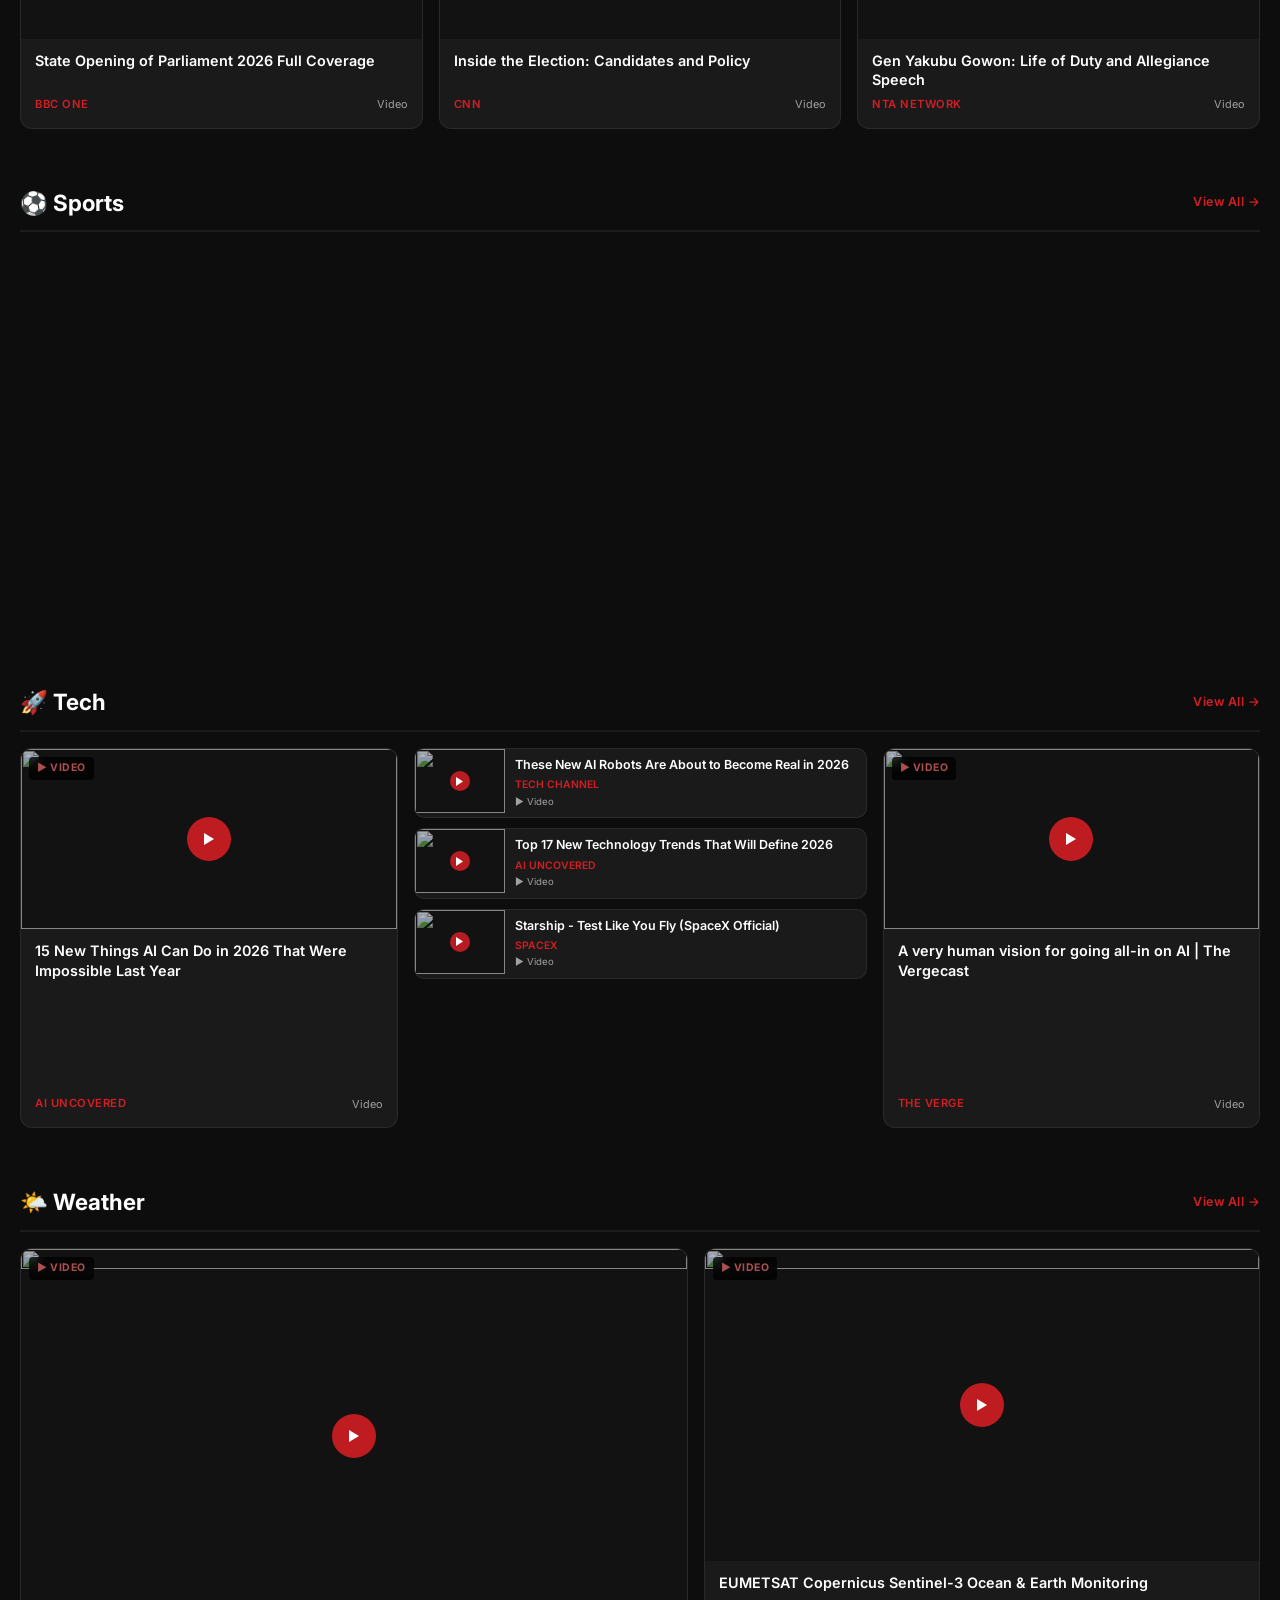
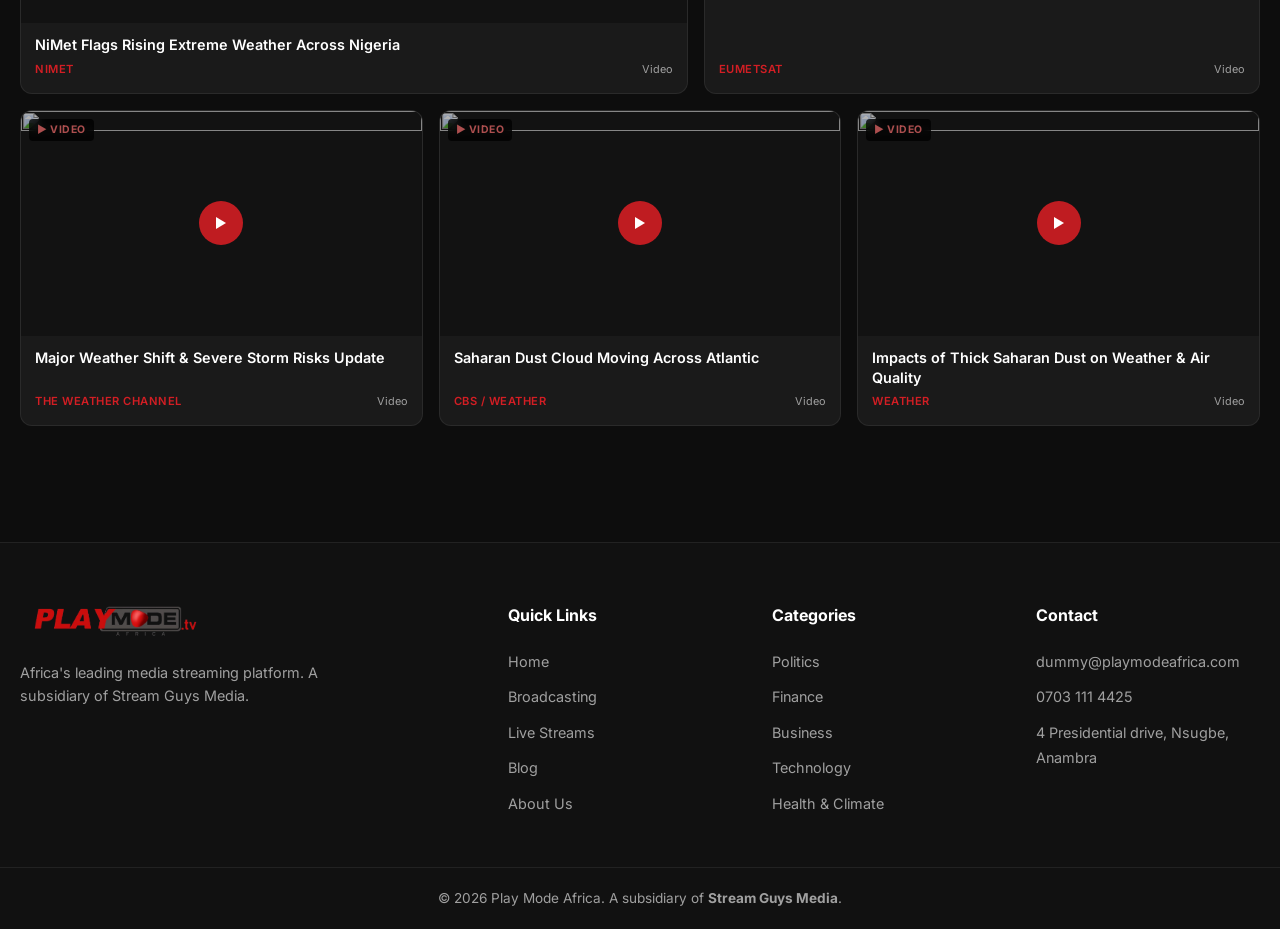
==== commit 02509464: "Add files via upload" ====
--- a/index.html
+++ b/index.html
@@ -3,7 +3,39 @@
 <head>
     <meta charset="UTF-8">
     <meta name="viewport" content="width=device-width, initial-scale=1.0">
-    <title>Play Mode Africa | Powered by Stream Guys</title>
+    <title>Play Mode Africa | See Africa. Hear Africa. Stream Africa.</title>
+
+    <!-- ===== SEO META TAGS ===== -->
+    <meta name="description" content="Africa's premier media streaming hub. Experience seamless high-definition broadcasting and exclusive content from the heart of Africa. A Stream Guys subsidiary.">
+    <meta name="keywords" content="Play Mode Africa, Africa streaming, live broadcasting, African media, podcasts, Stream Guys, HD streaming, African news, sports Africa">
+    <meta name="author" content="Play Mode Africa">
+    <meta name="robots" content="index, follow">
+    <link rel="canonical" href="https://playmodetv.vercel.app/">
+
+    <!-- ===== OPEN GRAPH (Facebook, WhatsApp, LinkedIn, etc.) ===== -->
+    <meta property="og:type" content="website">
+    <meta property="og:site_name" content="Play Mode Africa">
+    <meta property="og:url" content="https://playmodetv.vercel.app/">
+    <meta property="og:title" content="Play Mode Africa | Africa's Premier Media Streaming Hub">
+    <meta property="og:description" content="Experience seamless high-definition broadcasting and exclusive content from the heart of Africa. A Stream Guys subsidiary.">
+    <!-- Replace the content value below with the actual URL of your hero background image -->
+    <meta property="og:image" content="https://images.unsplash.com/photo-1598488035139-bdbb2231ce04?auto=format&fit=crop&q=80&w=1920">
+    <meta property="og:image:width" content="1200">
+    <meta property="og:image:height" content="630">
+    <meta property="og:image:alt" content="Play Mode Africa – Africa's Premier Media Streaming Hub">
+    <meta property="og:locale" content="en_NG">
+
+    <!-- ===== TWITTER / X CARD ===== -->
+    <meta name="twitter:card" content="summary_large_image">
+    <meta name="twitter:site" content="@playmodeafrica">
+    <meta name="twitter:creator" content="@playmodeafrica">
+    <meta name="twitter:url" content="https://playmodetv.vercel.app/">
+    <meta name="twitter:title" content="Play Mode Africa | Africa's Premier Media Streaming Hub">
+    <meta name="twitter:description" content="Experience seamless high-definition broadcasting and exclusive content from the heart of Africa. A Stream Guys subsidiary.">
+    <!-- Replace the content value below with the actual URL of your hero background image -->
+    <meta name="twitter:image" content="https://images.unsplash.com/photo-1598488035139-bdbb2231ce04?auto=format&fit=crop&q=80&w=1920">
+    <meta name="twitter:image:alt" content="Play Mode Africa – Africa's Premier Media Streaming Hub">
+
     <link rel="icon" type="image/png" href="assets/logo.png">
     <link rel="stylesheet" href="style.css">
     <link href="https://fonts.googleapis.com/css2?family=Inter:wght@300;400;500;600;700;800;900&display=swap" rel="stylesheet">
--- a/style.css
+++ b/style.css
@@ -43,7 +43,39 @@
     position: sticky; top: 0; z-index: 1000;
     border-bottom: 1px solid var(--border);
 }
-nav { display: flex; justify-content: space-between; align-items: center; max-width: 1380px; margin: 0 auto; padding: 0 20px; }
+
+nav { 
+    display: flex; 
+    justify-content: space-between; 
+    align-items: center; 
+    max-width: 1380px; 
+    margin: 0 auto; 
+    padding: 0 15px; /* Slightly reduced padding to give elements more horizontal room */
+    width: 100%;
+}
+
+/* --- LOGO FIXES --- */
+/* This targets the wrapper around your logo image */
+.logo {
+    display: flex;
+    align-items: center;
+    justify-content: flex-start;
+    margin-right: auto; /* Forces everything else to the right */
+    padding-right: 20px; /* Guarantees a physical safety buffer zone to its right */
+    max-width: 45%; /* Prevents the logo container from taking up more than half the screen */
+}
+
+/* This shrinks the actual logo image down so it stops overlapping */
+.logo img, 
+header img { 
+    max-height: 40px !important; /* Forces the logo to be smaller vertically */
+    max-width: 100% !important;  /* Ensures it scales down horizontally to fit the screen */
+    width: auto;
+    object-fit: contain;
+    display: block;
+}
+/* ------------------ */
+
 .nav-links { display: flex; list-style: none; gap: 35px; align-items: center; }
 .nav-links a {
     text-decoration: none; color: var(--text-white);
@@ -53,23 +85,33 @@
 .nav-links a::after { content: ''; position: absolute; bottom: -4px; left: 0; width: 0; height: 2px; background: var(--primary-red); transition: var(--transition); }
 .nav-links a:hover::after, .nav-links a.active::after { width: 100%; }
 .nav-links a:hover, .nav-links a.active { color: var(--primary-red); }
-.nav-actions { display: flex; align-items: center; gap: 20px; }
-.search-icon { cursor: pointer; transition: var(--transition); }
+
+.nav-actions { 
+    display: flex; 
+    align-items: center; 
+    gap: 15px; /* Controlled spacing between search, subscribe, and hamburger */
+    flex-shrink: 0; /* Prevents the icons from getting squished by the logo */
+}
+
+.search-icon { cursor: pointer; transition: var(--transition); flex-shrink: 0; }
 .search-icon:hover { color: var(--primary-red); }
+
 .btn-primary {
     background: var(--primary-red); color: white; border: none;
-    padding: 8px 20px; font-weight: 600; border-radius: 50px;
-    cursor: pointer; transition: var(--transition); font-size: 0.9rem;
+    padding: 6px 15px; font-weight: 600; border-radius: 50px; /* Made slightly smaller for mobile mobile */
+    cursor: pointer; transition: var(--transition); font-size: 0.85rem;
     text-decoration: none; display: inline-block;
+    white-space: nowrap; /* Keeps 'Subscribe' on one line */
 }
 .btn-primary:hover { transform: scale(1.05); box-shadow: 0 0 20px rgba(211,30,36,0.4); }
 
 /* ===== HAMBURGER ===== */
-.hamburger { display: none; flex-direction: column; cursor: pointer; gap: 5px; }
+.hamburger { display: none; flex-direction: column; cursor: pointer; gap: 5px; flex-shrink: 0; }
 .hamburger span { width: 25px; height: 2px; background: var(--text-white); transition: var(--transition); border-radius: 2px; }
 .hamburger.active span:nth-child(1) { transform: rotate(45deg) translate(5px,5px); }
 .hamburger.active span:nth-child(2) { opacity: 0; }
 .hamburger.active span:nth-child(3) { transform: rotate(-45deg) translate(5px,-5px); }
+
 
 /* ===== HERO ===== */
 .hero {
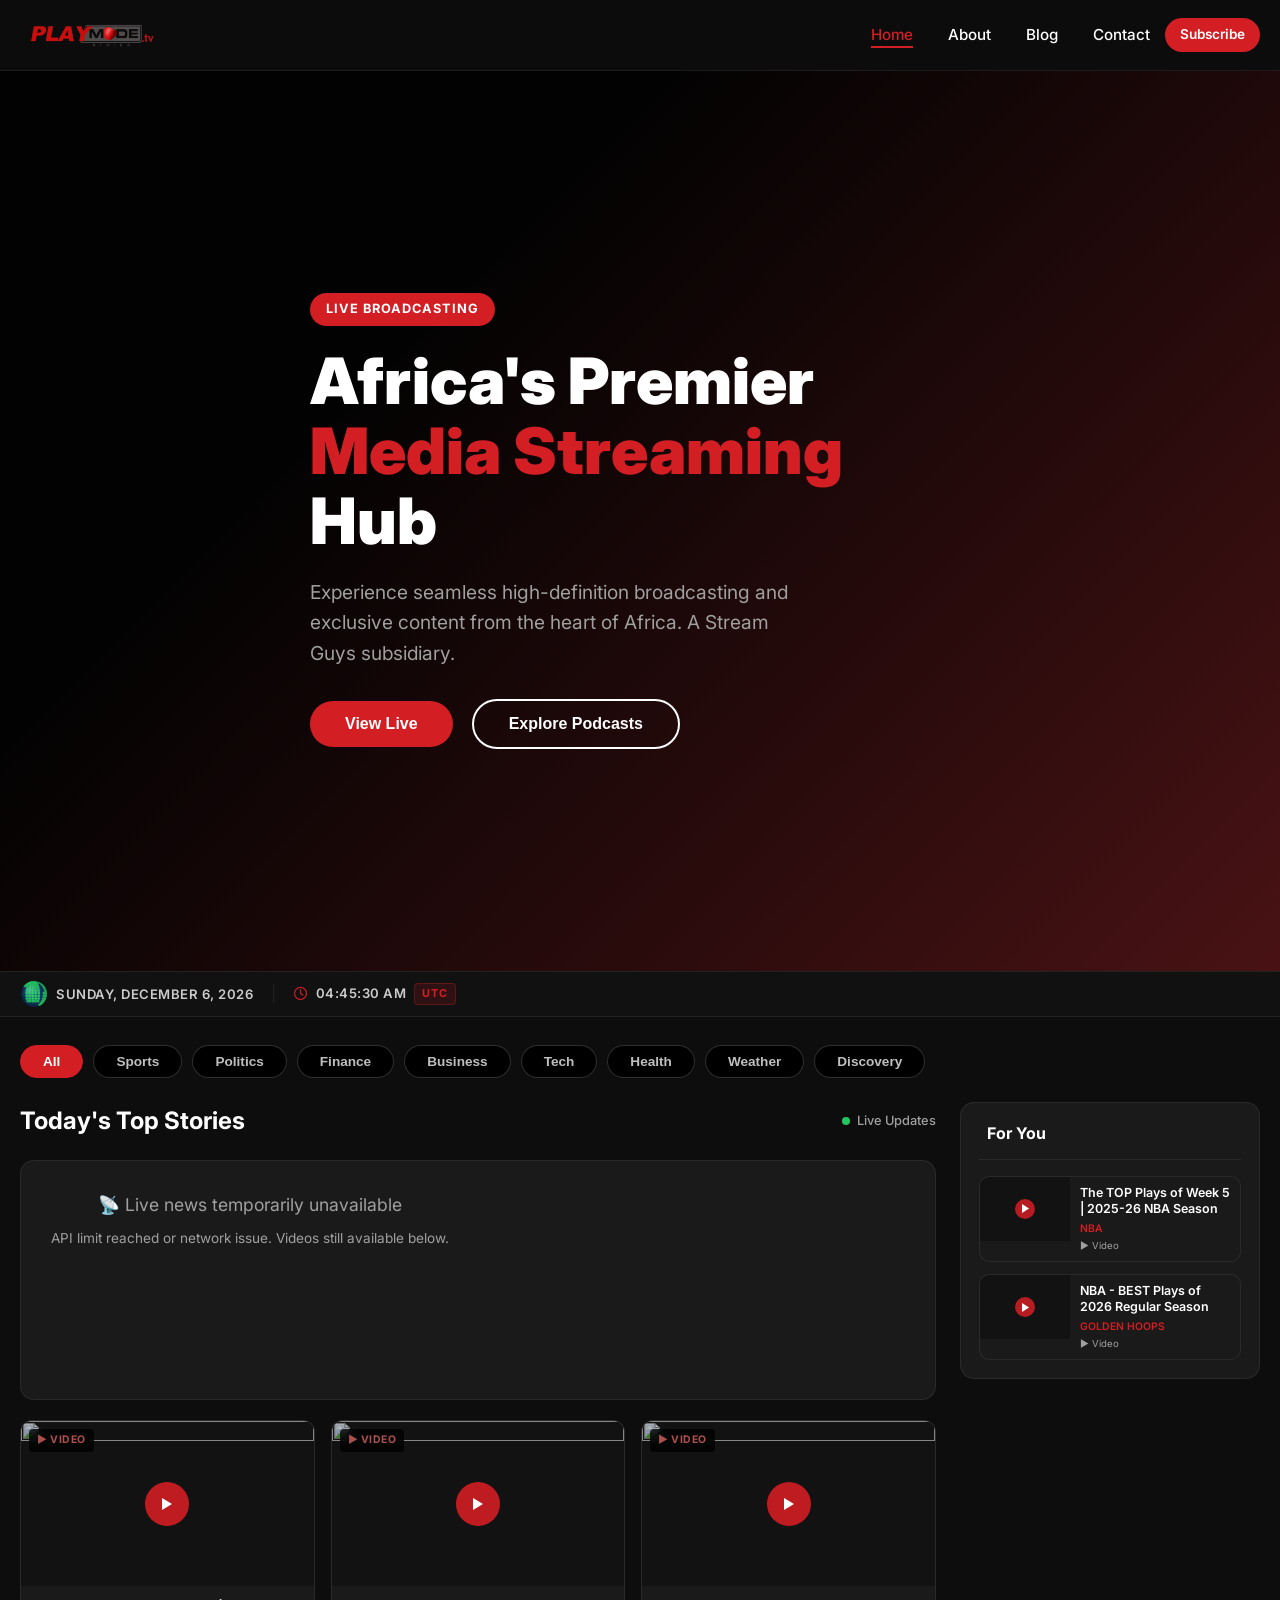
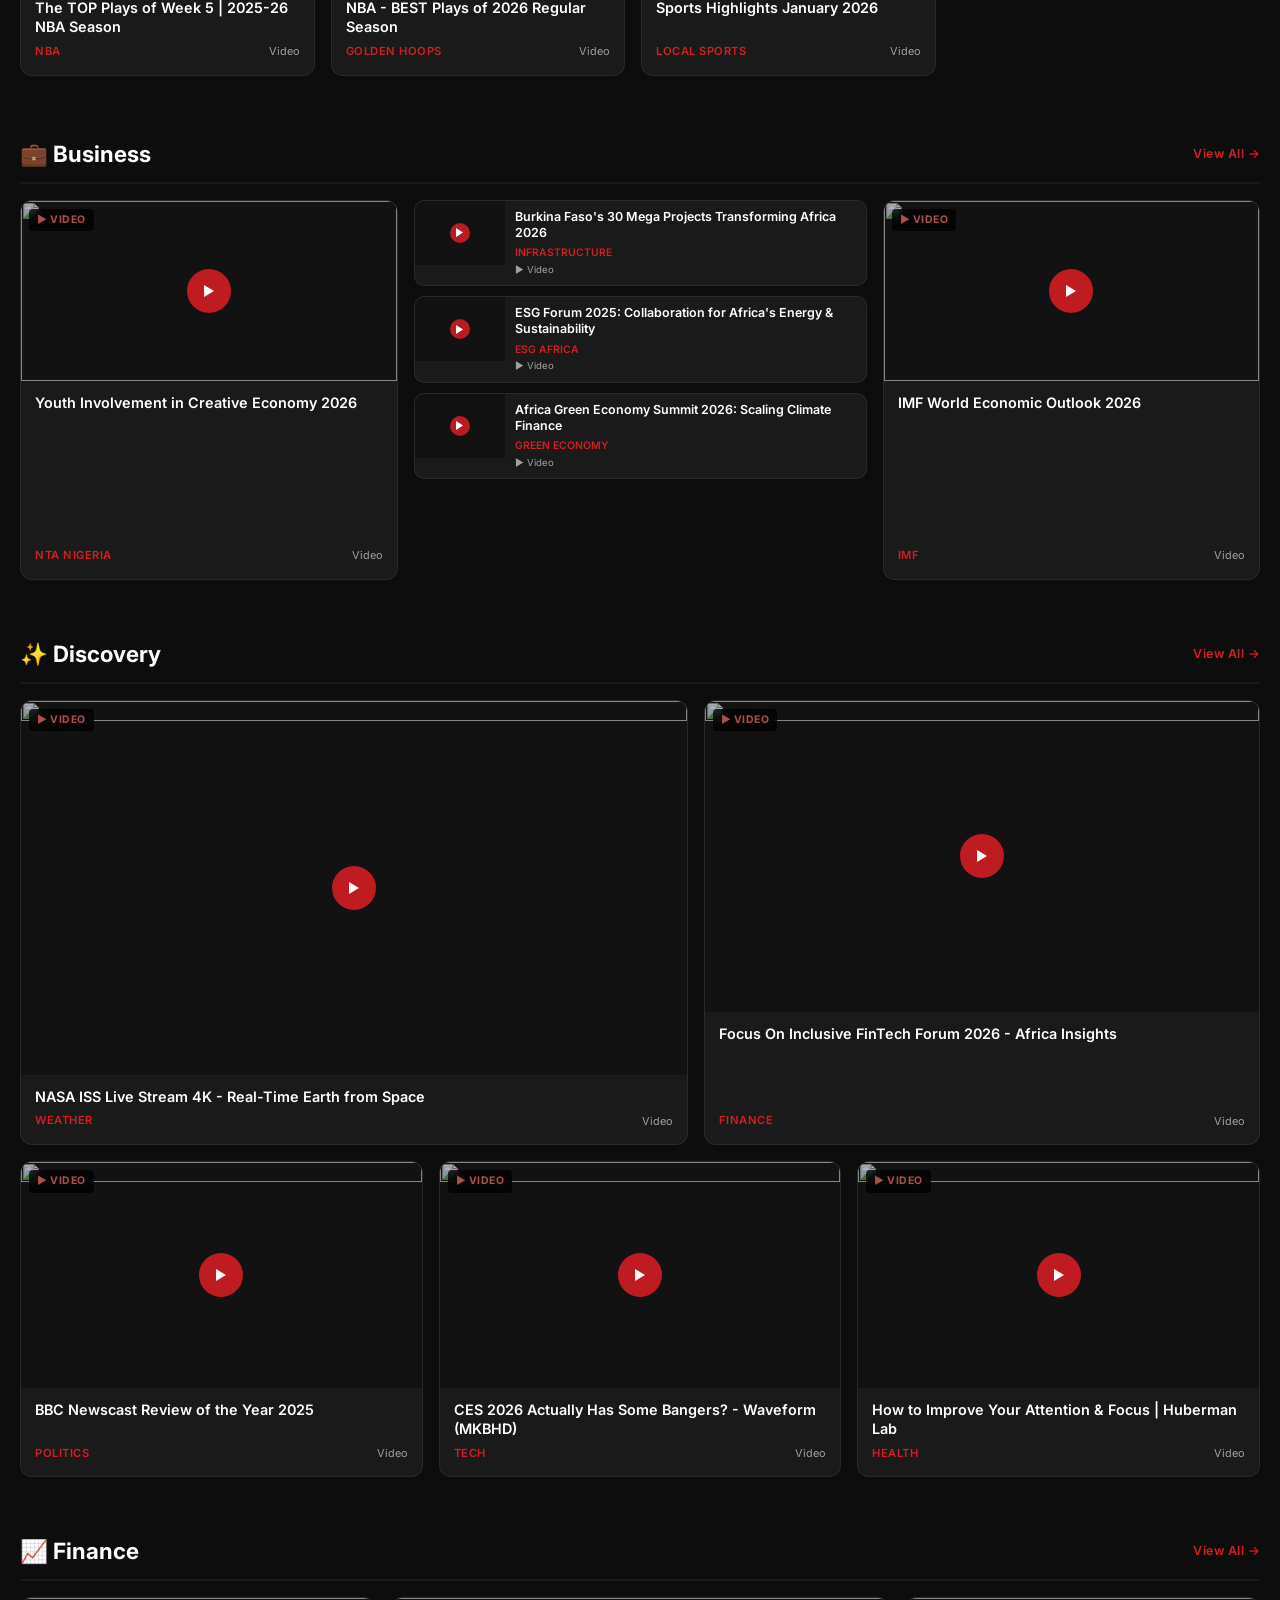
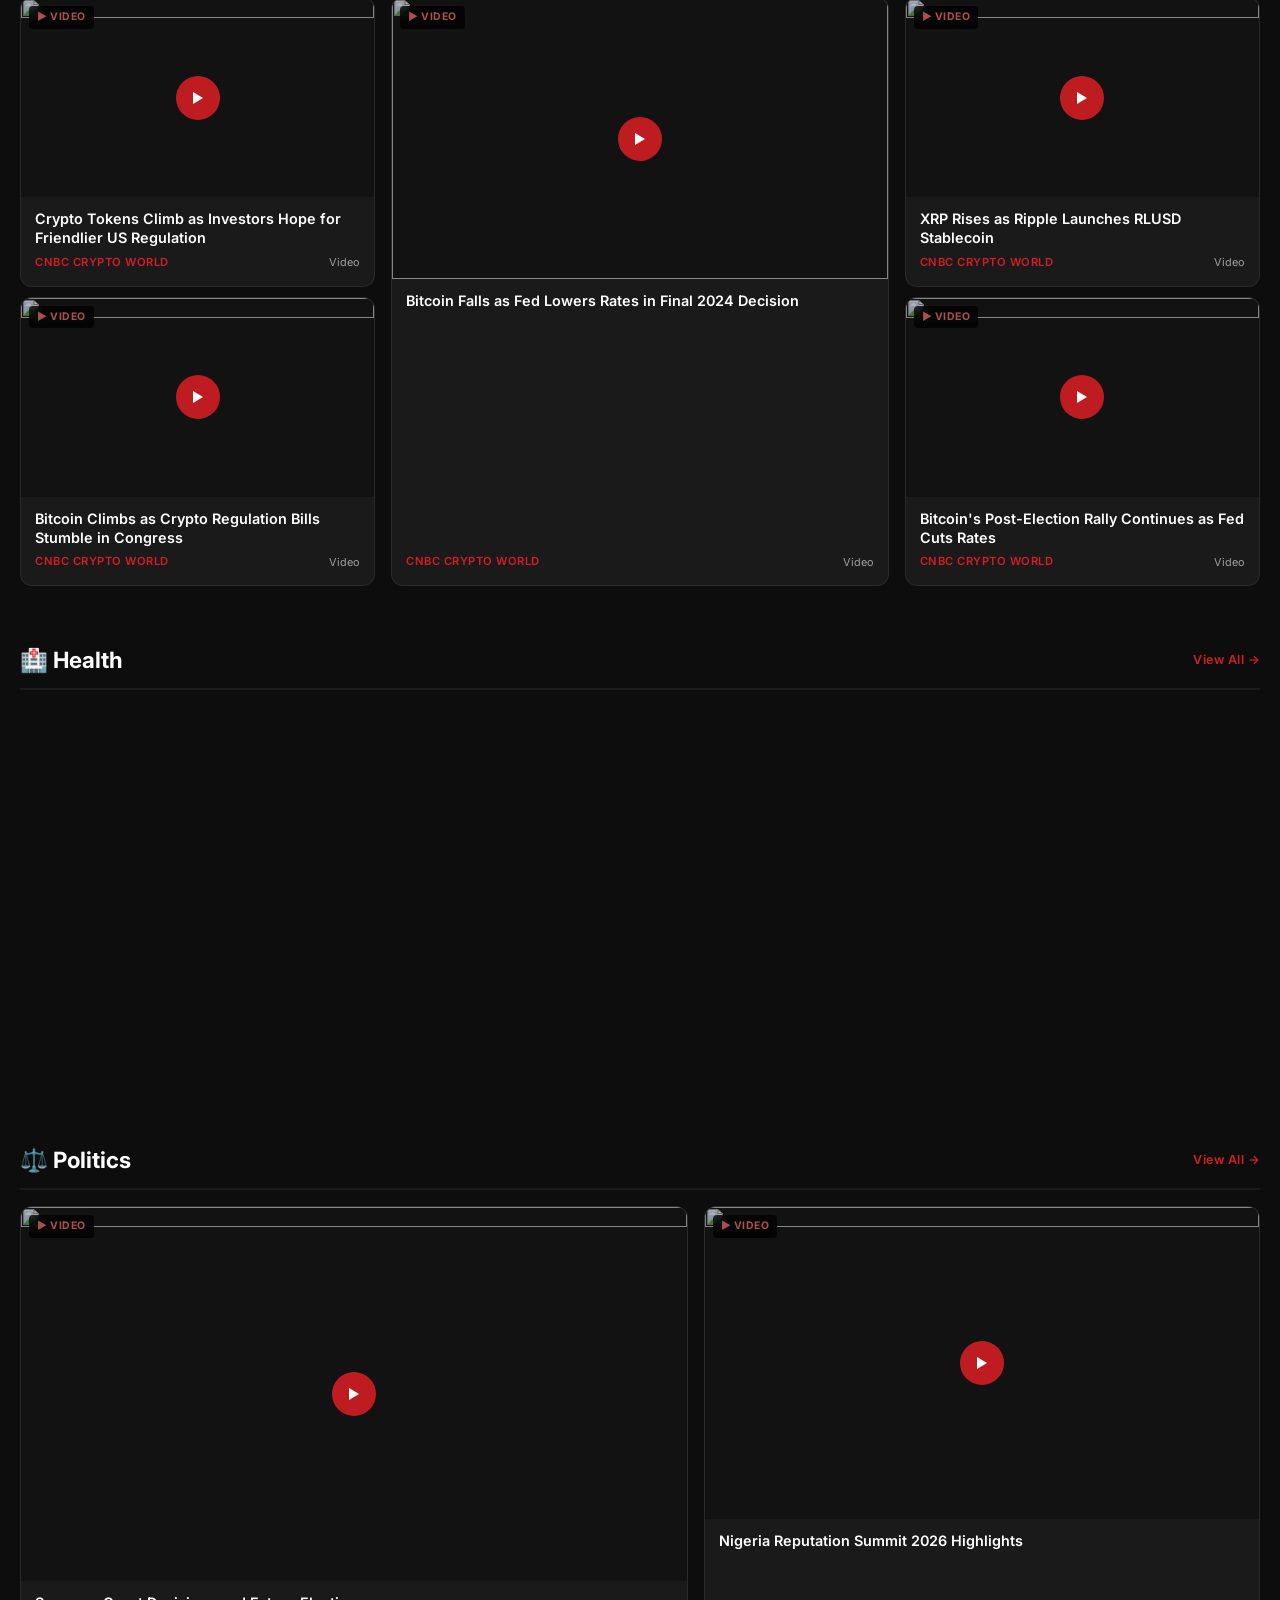
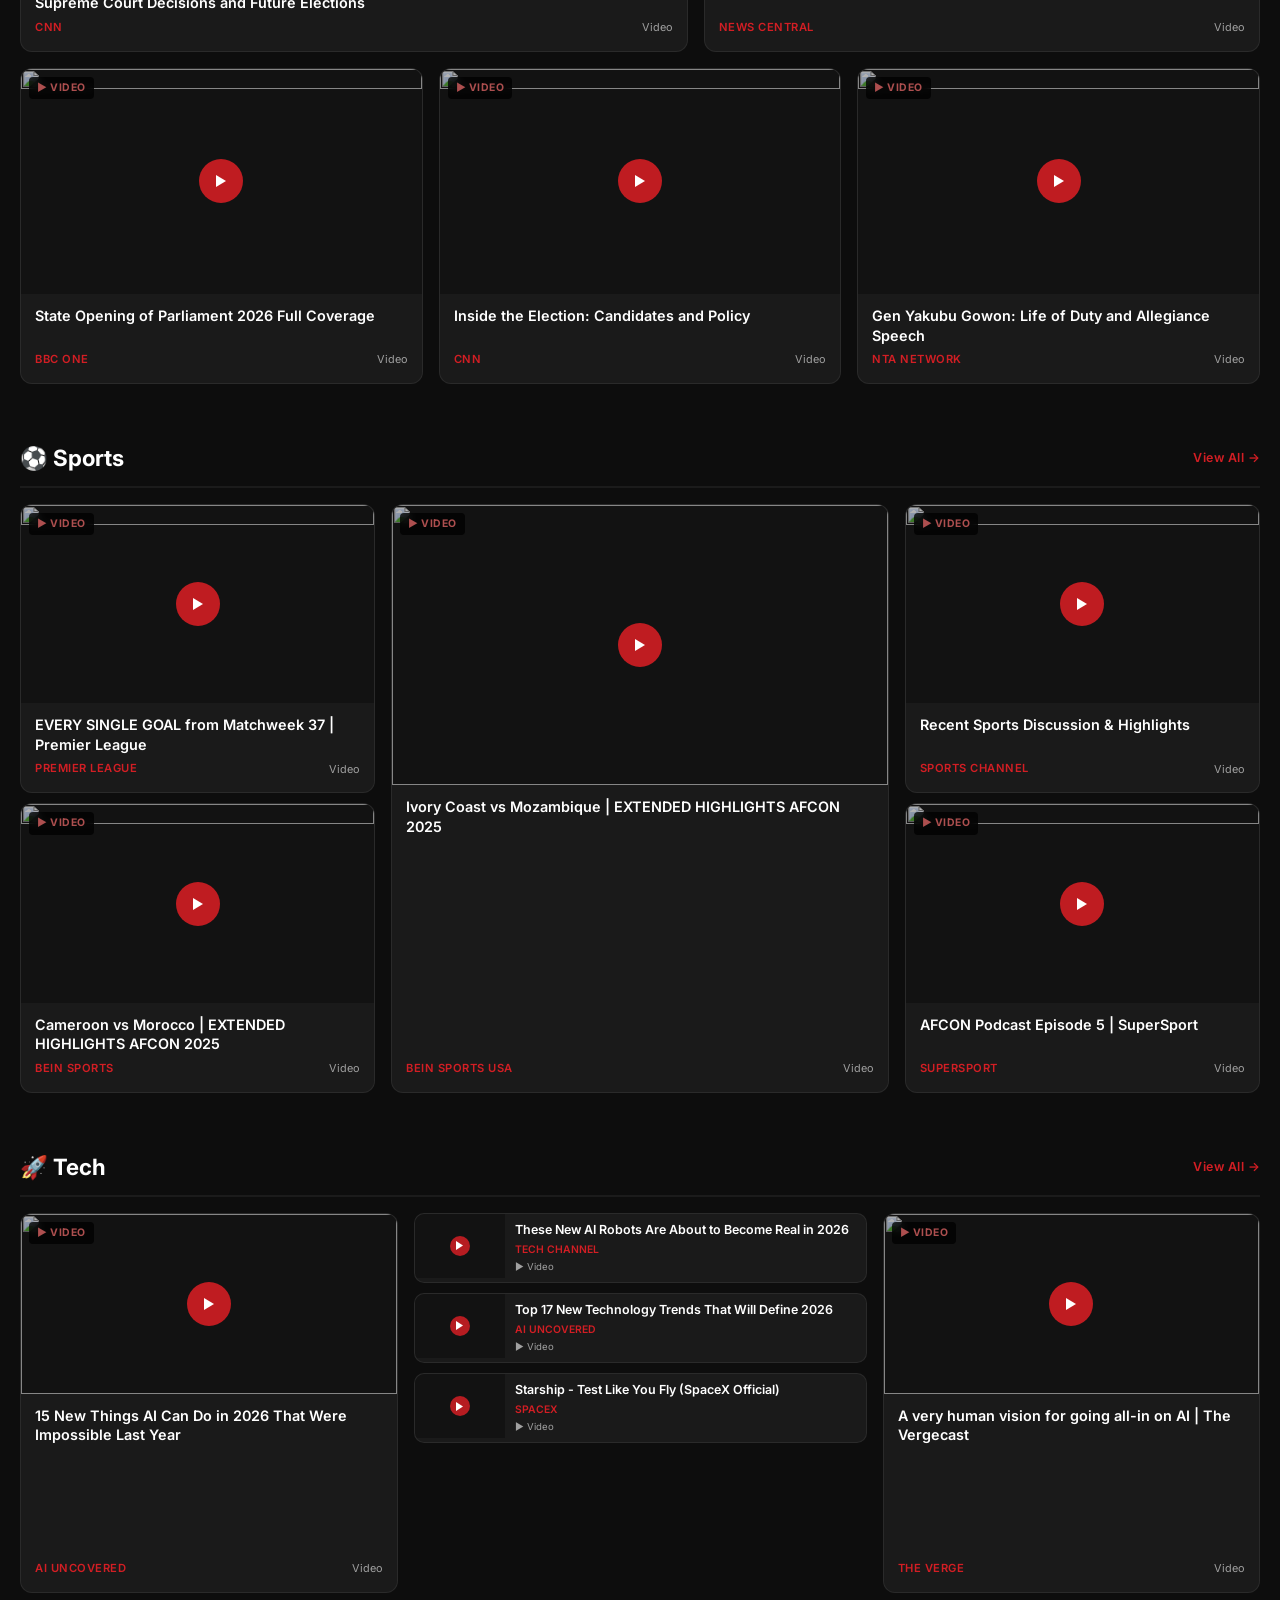
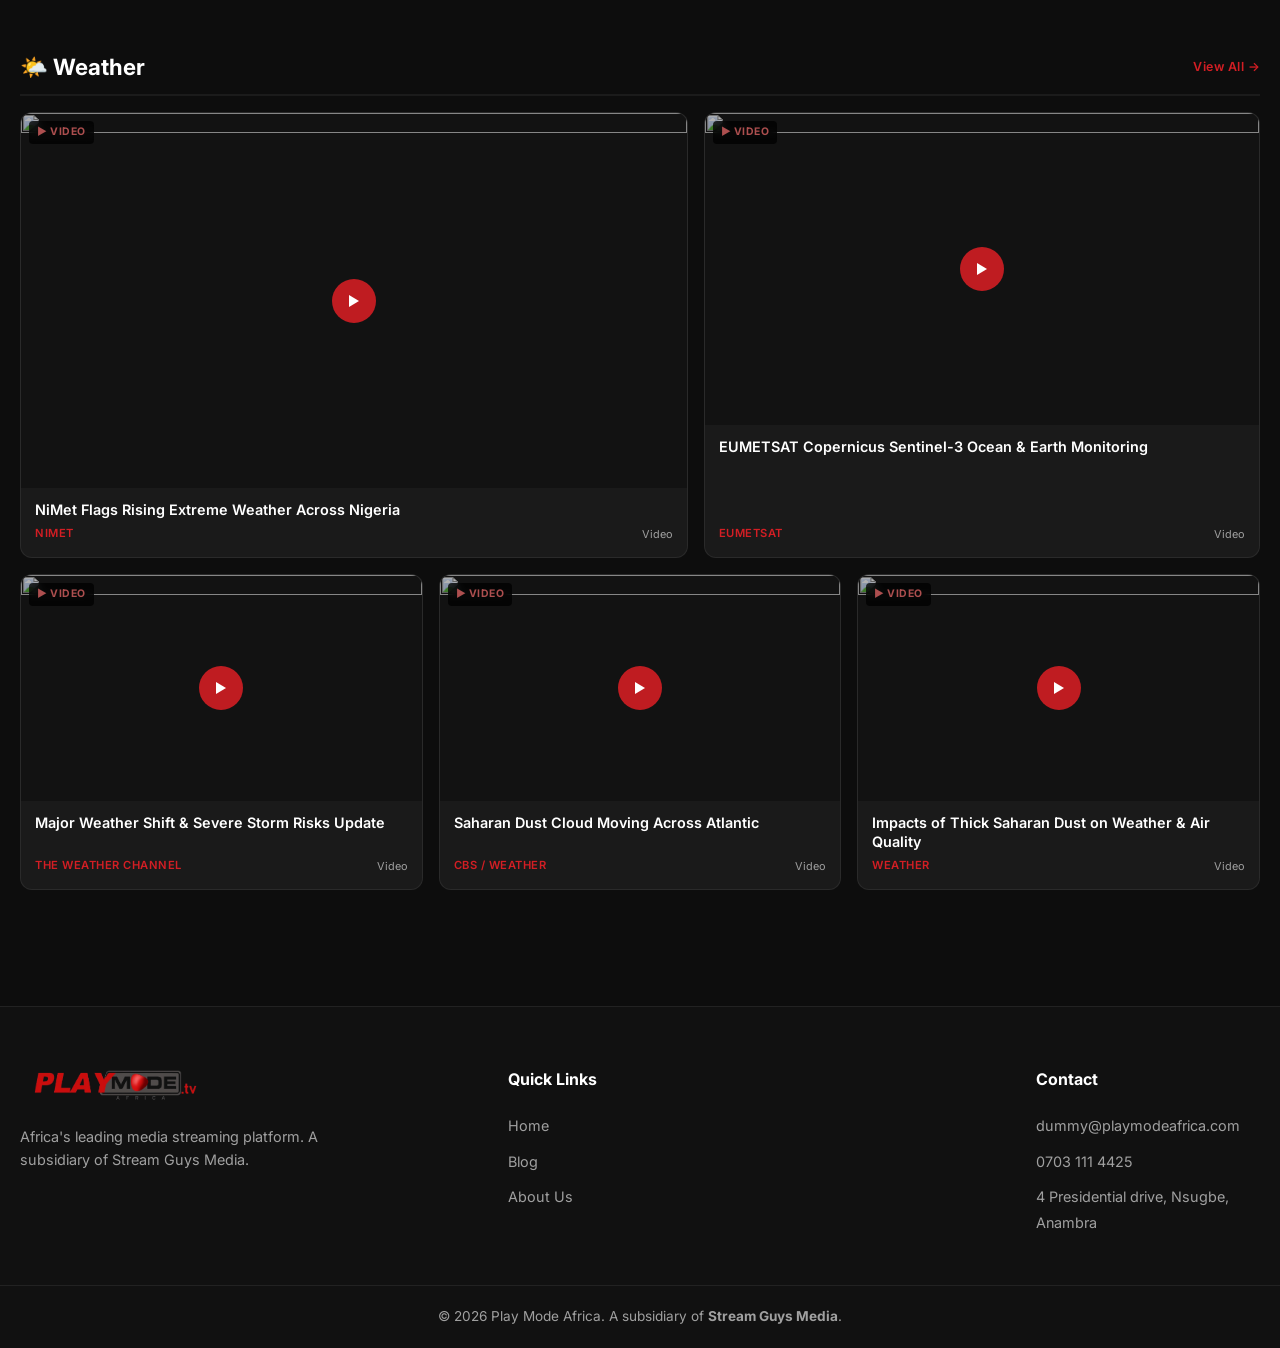
==== commit 9bec8466: "Add files via upload" ====
--- a/index.html
+++ b/index.html
@@ -65,17 +65,30 @@
             </div>
             <ul class="nav-links" id="navLinks">
                 <li><a href="index.html" class="active">Home</a></li>
-                <li><a href="#">Broadcasting</a></li>
-                <li><a href="#">Live Streams</a></li>
-                <li><a href="#">Blog</a></li>
-                <li><a href="#">About</a></li>
+                
+                <li><a href="about.html">About</a></li>
+                <li><a href="blog.html">Blog</a></li>
+                <li><a href="contact.html">Contact</a></li>
             </ul>
             <div class="nav-actions">
-                <i data-lucide="search" class="search-icon"></i>
+                <i data-lucide="search" class="search-icon" id="headerSearchIcon"></i>
                 <a href="https://youtube.com/@playmodeafrica?si=NJ54IRPjb3ruVmf7" target="_blank" rel="noopener" class="btn-primary">Subscribe</a>
                 <div class="hamburger" id="hamburger">
                     <span></span><span></span><span></span>
                 </div>
+            </div>
+
+            <!-- CUSTOM SEARCH OVERLAY BAR -->
+            <div class="custom-search-overlay" id="customSearchOverlay">
+                <form class="custom-search-form" id="customSearchForm">
+                    <input type="text" class="custom-search-input" id="customSearchInput" placeholder="Search Play Mode Africa (News, Entertainment, Videos)..." autocomplete="off">
+                    <button type="submit" class="custom-search-submit">
+                        <i data-lucide="search"></i>
+                    </button>
+                </form>
+                <button class="custom-search-close" id="customSearchClose">
+                    <i data-lucide="x"></i>
+                </button>
             </div>
         </nav>
     </header>
@@ -184,20 +197,14 @@
                 <h4>Quick Links</h4>
                 <ul>
                     <li><a href="index.html">Home</a></li>
-                    <li><a href="#">Broadcasting</a></li>
-                    <li><a href="#">Live Streams</a></li>
-                    <li><a href="#">Blog</a></li>
-                    <li><a href="#">About Us</a></li>
+                  
+                  
+                    <li><a href="blog.html">Blog</a></li>
+                    <li><a href="about.html">About Us</a></li>
                 </ul>
             </div>
             <div class="footer-links">
-                <h4>Categories</h4>
-                <ul>
-                    <li><a href="#">Politics</a></li>
-                    <li><a href="#">Finance</a></li>
-                    <li><a href="#">Business</a></li>
-                    <li><a href="#">Technology</a></li>
-                    <li><a href="#">Health &amp; Climate</a></li>
+
                 </ul>
             </div>
             <div class="footer-links">
@@ -217,4 +224,4 @@
     <script src="script.js"></script>
     <script>lucide.createIcons();</script>
 </body>
-</html>
+</html>
--- a/style.css
+++ b/style.css
@@ -52,6 +52,7 @@
     margin: 0 auto; 
     padding: 0 15px; /* Slightly reduced padding to give elements more horizontal room */
     width: 100%;
+    position: relative;
 }
 
 /* --- LOGO FIXES --- */
@@ -104,6 +105,84 @@
     white-space: nowrap; /* Keeps 'Subscribe' on one line */
 }
 .btn-primary:hover { transform: scale(1.05); box-shadow: 0 0 20px rgba(211,30,36,0.4); }
+
+/* ===== CUSTOM TOP SEARCH BAR OVERLAY ===== */
+.custom-search-overlay {
+    position: absolute;
+    top: 0;
+    left: 0;
+    width: 100%;
+    height: 100%;
+    background: #0D0D0D;
+    display: flex;
+    align-items: center;
+    justify-content: space-between;
+    opacity: 0;
+    pointer-events: none;
+    transition: var(--transition);
+    z-index: 1001;
+    padding: 0 20px;
+}
+.custom-search-overlay.active {
+    opacity: 1;
+    pointer-events: auto;
+}
+.custom-search-form {
+    display: flex;
+    align-items: center;
+    width: 100%;
+    max-width: 700px;
+    margin: 0 auto;
+    background: rgba(255,255,255,0.07);
+    border: 1px solid var(--border);
+    border-radius: 50px;
+    padding: 5px 15px;
+    transition: var(--transition);
+}
+.custom-search-form:focus-within {
+    border-color: var(--primary-red);
+    background: rgba(255,255,255,0.1);
+}
+.custom-search-input {
+    flex: 1;
+    background: transparent;
+    border: none;
+    outline: none;
+    color: var(--text-white);
+    font-family: 'Inter', sans-serif;
+    font-size: 0.95rem;
+    padding: 6px 10px;
+}
+.custom-search-input::placeholder {
+    color: var(--text-grey);
+}
+.custom-search-submit {
+    background: transparent;
+    border: none;
+    color: var(--text-grey);
+    cursor: pointer;
+    transition: var(--transition);
+    display: flex;
+    align-items: center;
+    justify-content: center;
+}
+.custom-search-submit:hover {
+    color: var(--primary-red);
+}
+.custom-search-close {
+    background: transparent;
+    border: none;
+    color: var(--text-grey);
+    cursor: pointer;
+    font-size: 1.2rem;
+    transition: var(--transition);
+    display: flex;
+    align-items: center;
+    margin-left: 15px;
+}
+.custom-search-close:hover {
+    color: var(--primary-red);
+}
 
 /* ===== HAMBURGER ===== */
 .hamburger { display: none; flex-direction: column; cursor: pointer; gap: 5px; flex-shrink: 0; }
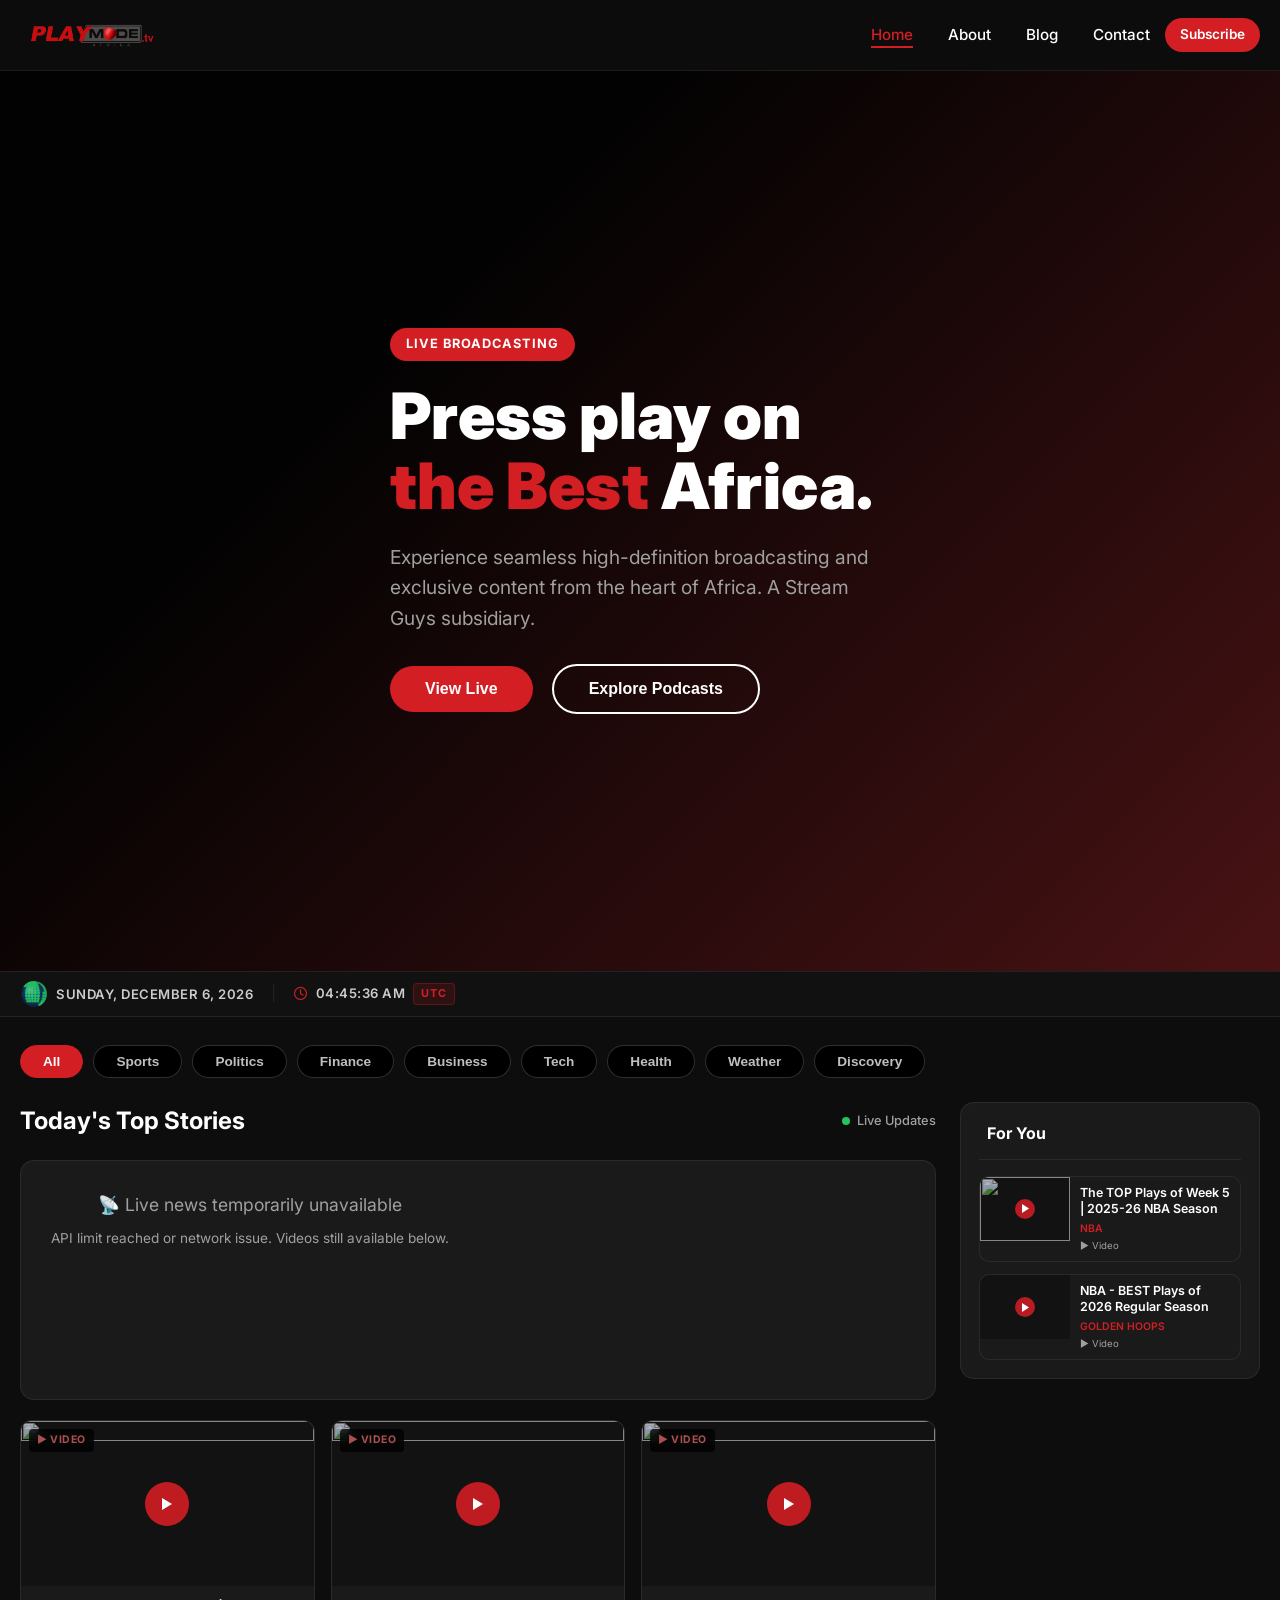
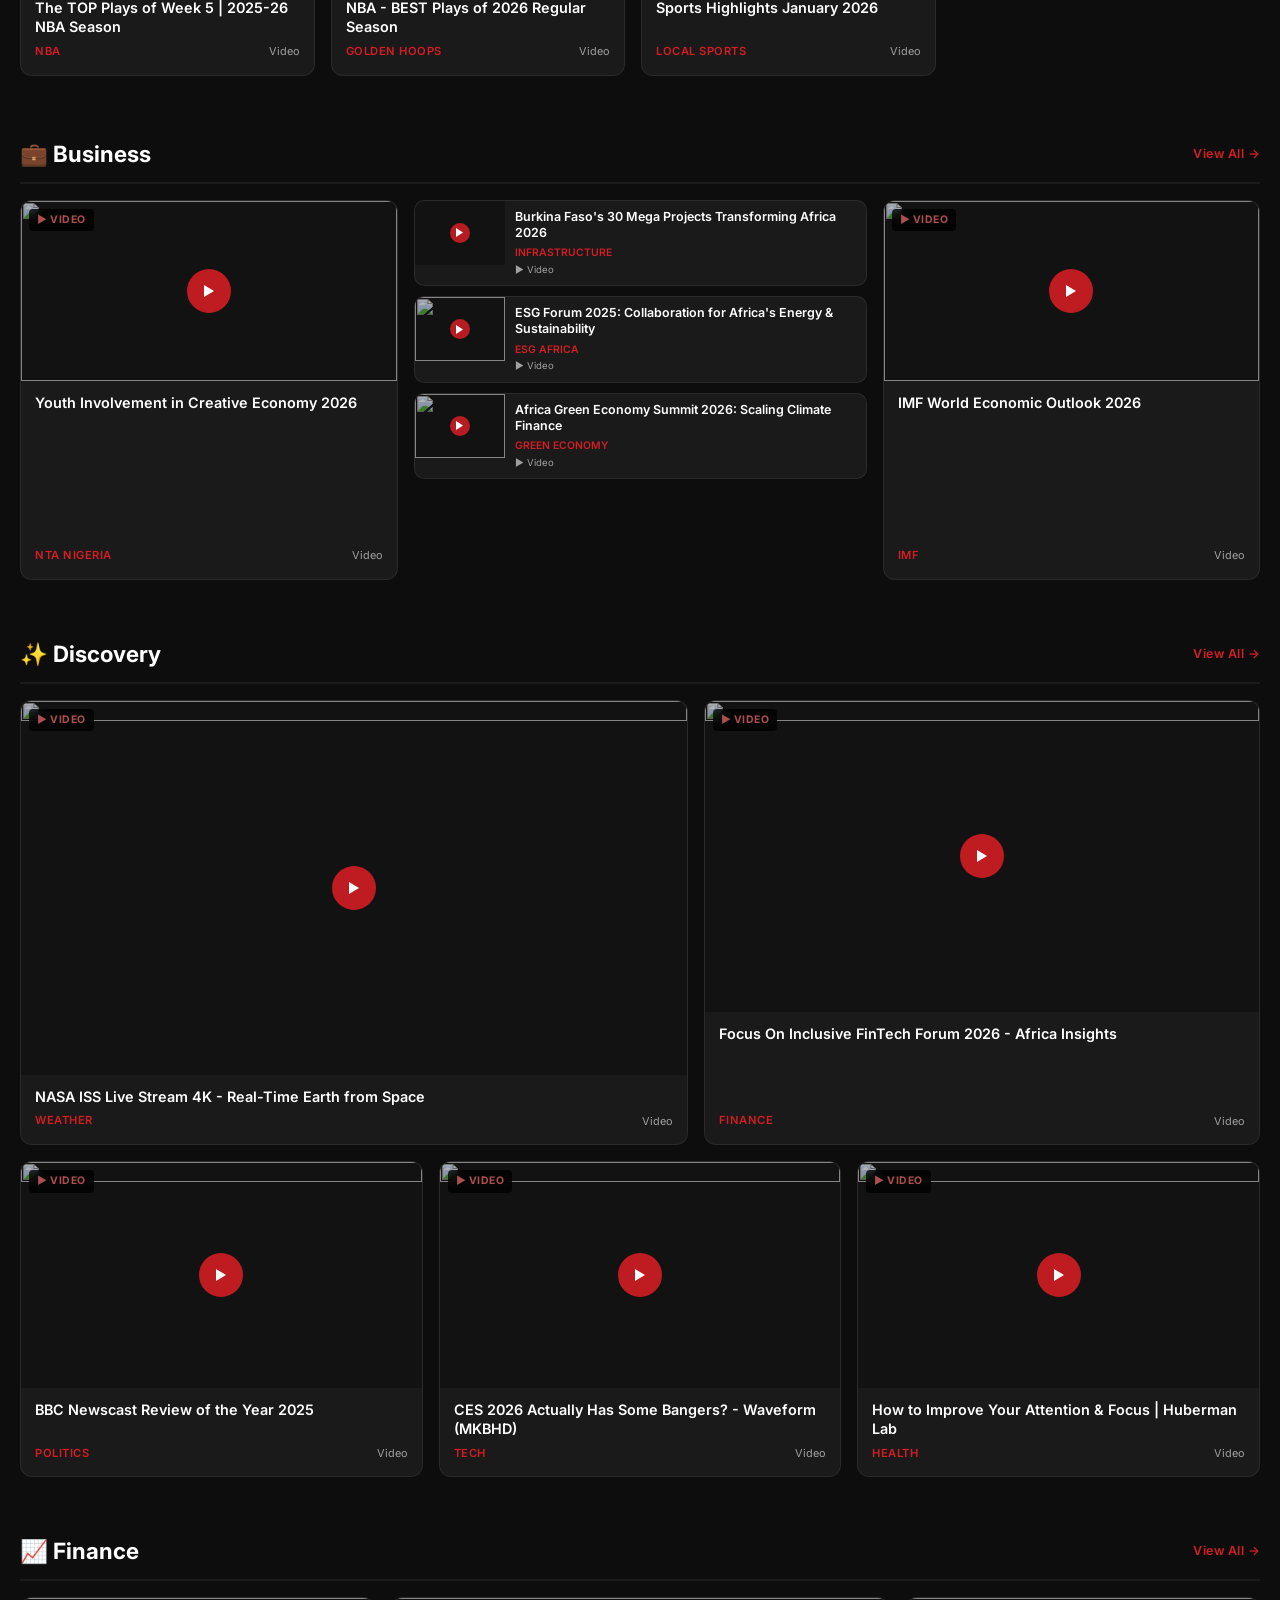
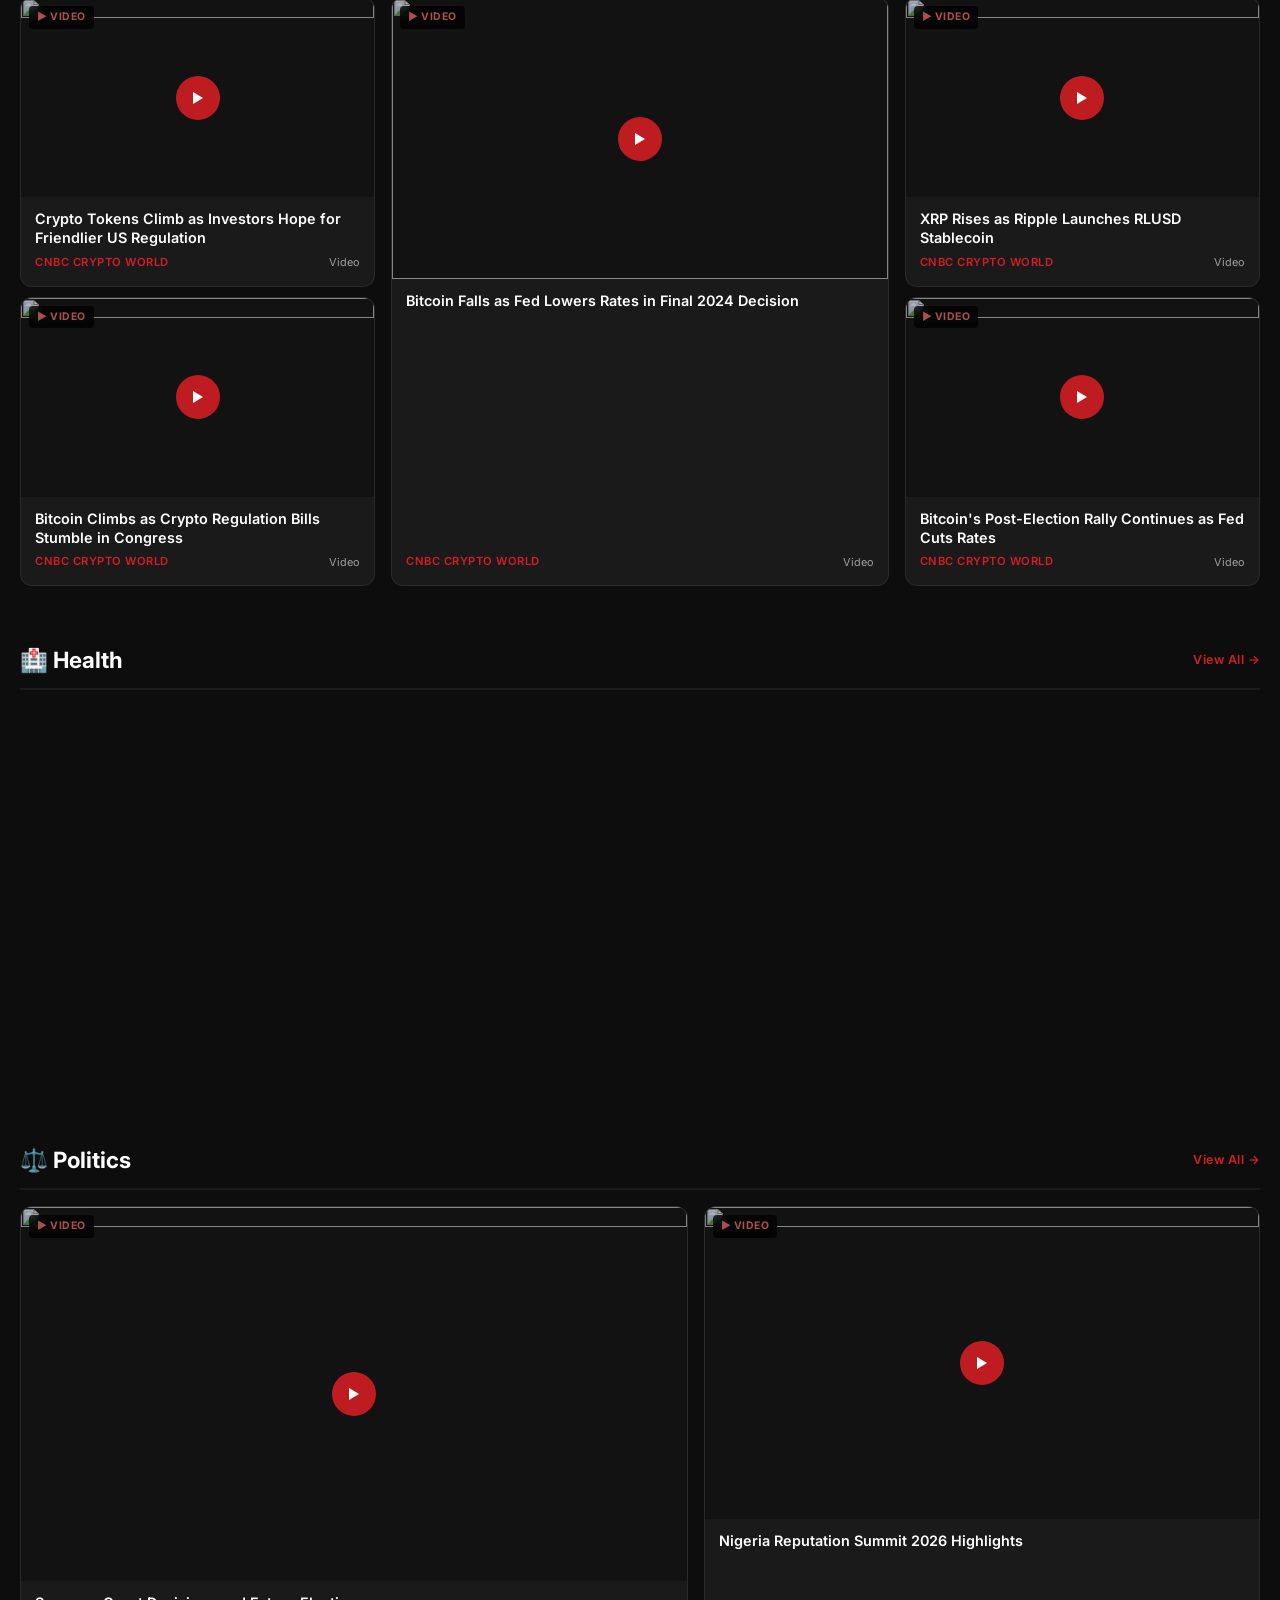
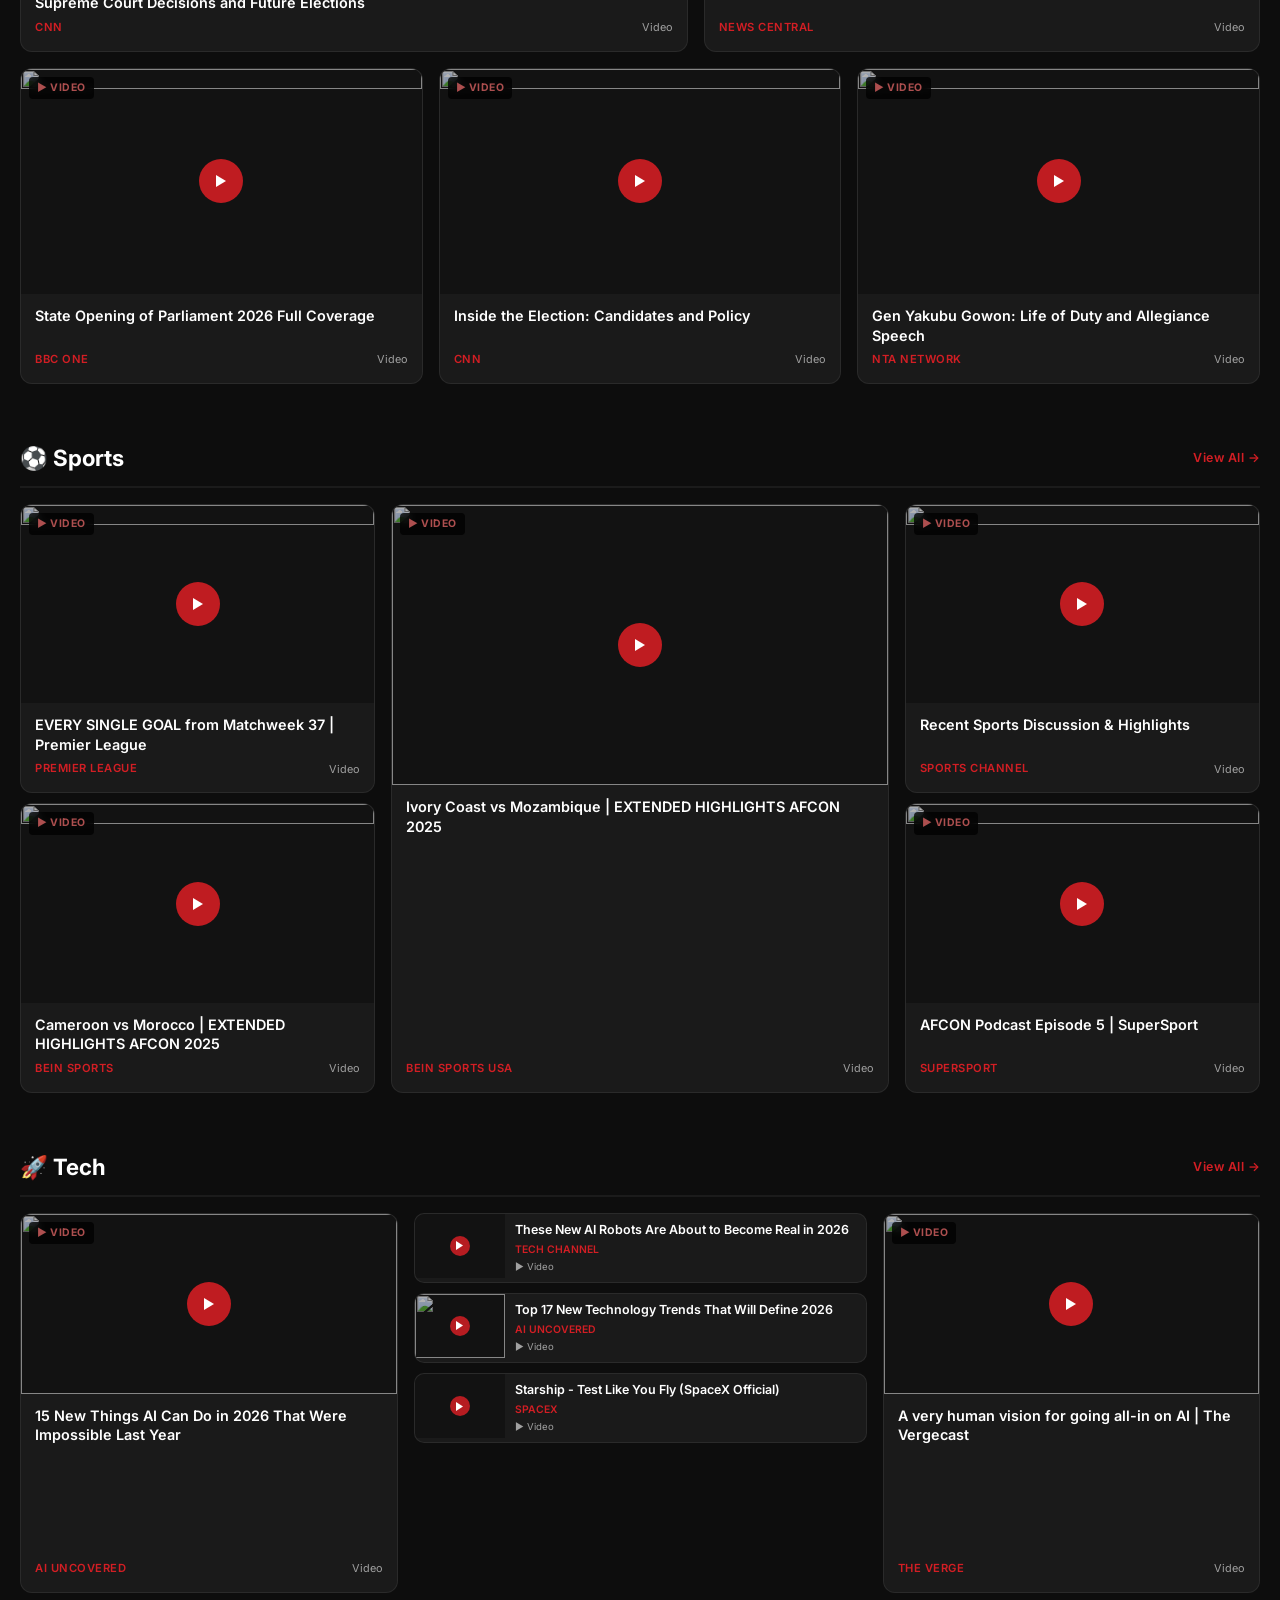
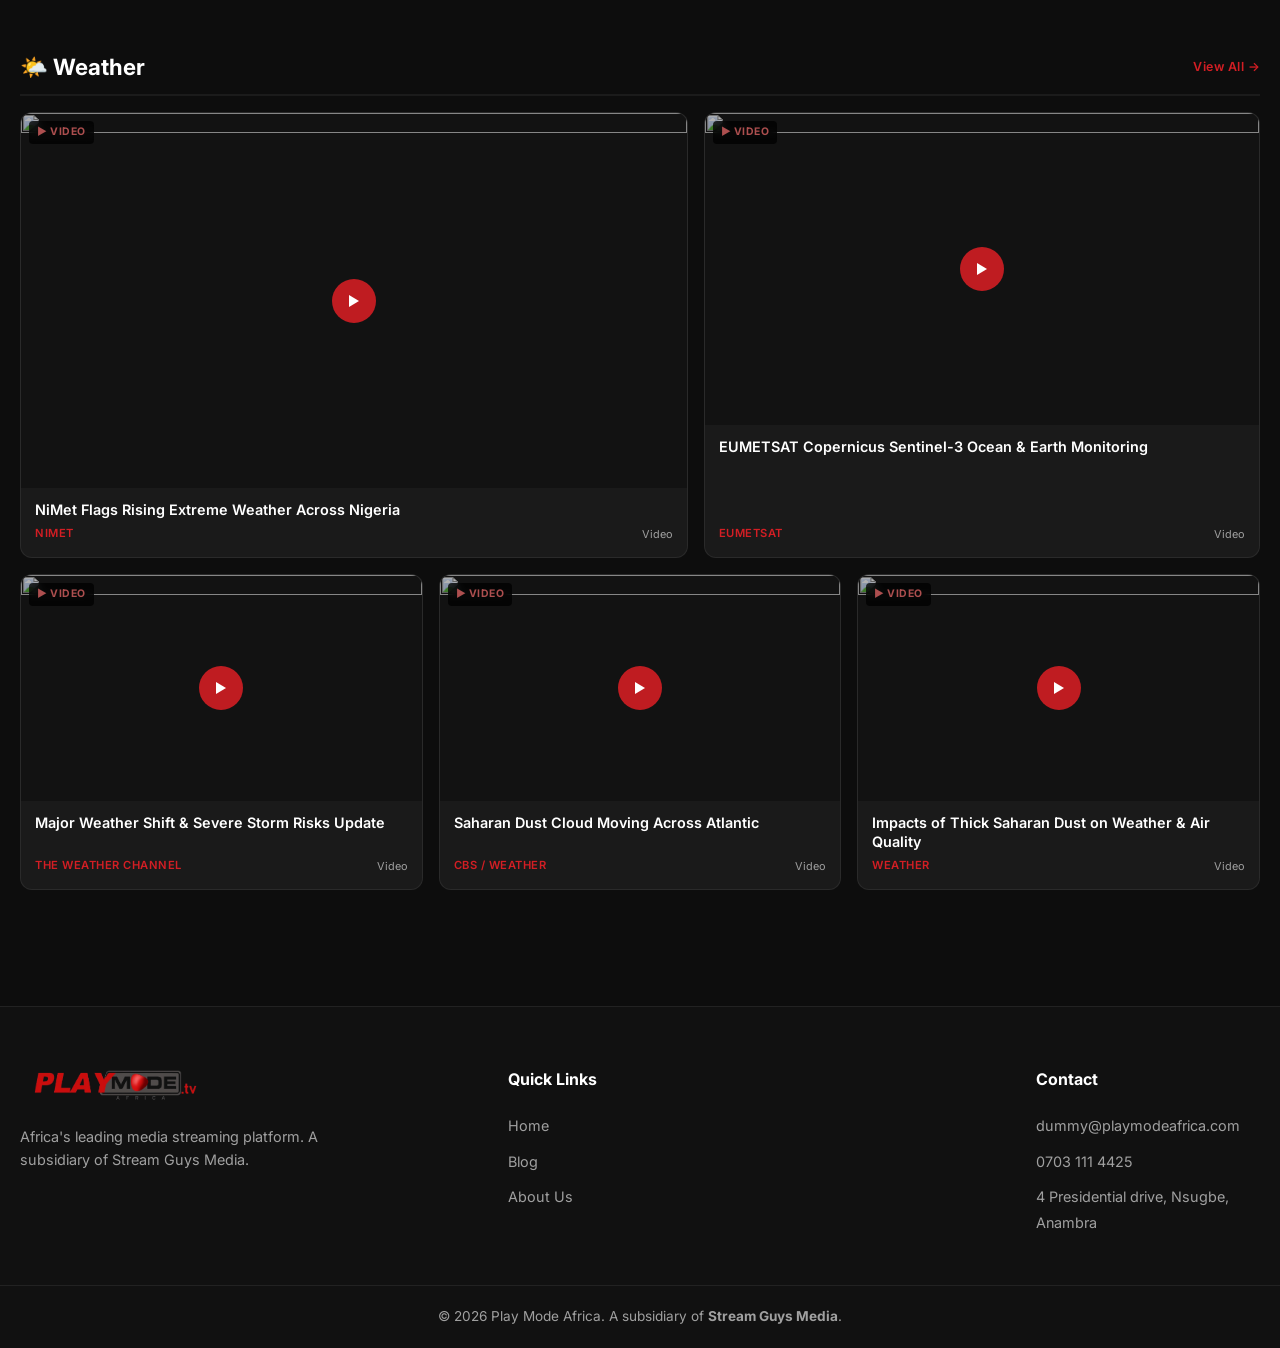
==== commit 2b9a716f: "Update hero section heading in index.html" ====
--- a/index.html
+++ b/index.html
@@ -98,7 +98,7 @@
         <div class="hero-overlay"></div>
         <div class="container hero-content">
             <span class="badge">Live Broadcasting</span>
-            <h1>Africa's Premier <br><span class="text-red">Media Streaming</span> Hub</h1>
+            <h1>Press play on   <br><span class="text-red">the Best</span> Africa.</h1>
             <p>Experience seamless high-definition broadcasting and exclusive content from the heart of Africa. A Stream Guys subsidiary.</p>
             <div class="hero-btns">
                 <button class="btn-red">View Live</button>
@@ -224,4 +224,4 @@
     <script src="script.js"></script>
     <script>lucide.createIcons();</script>
 </body>
-</html>+</html>
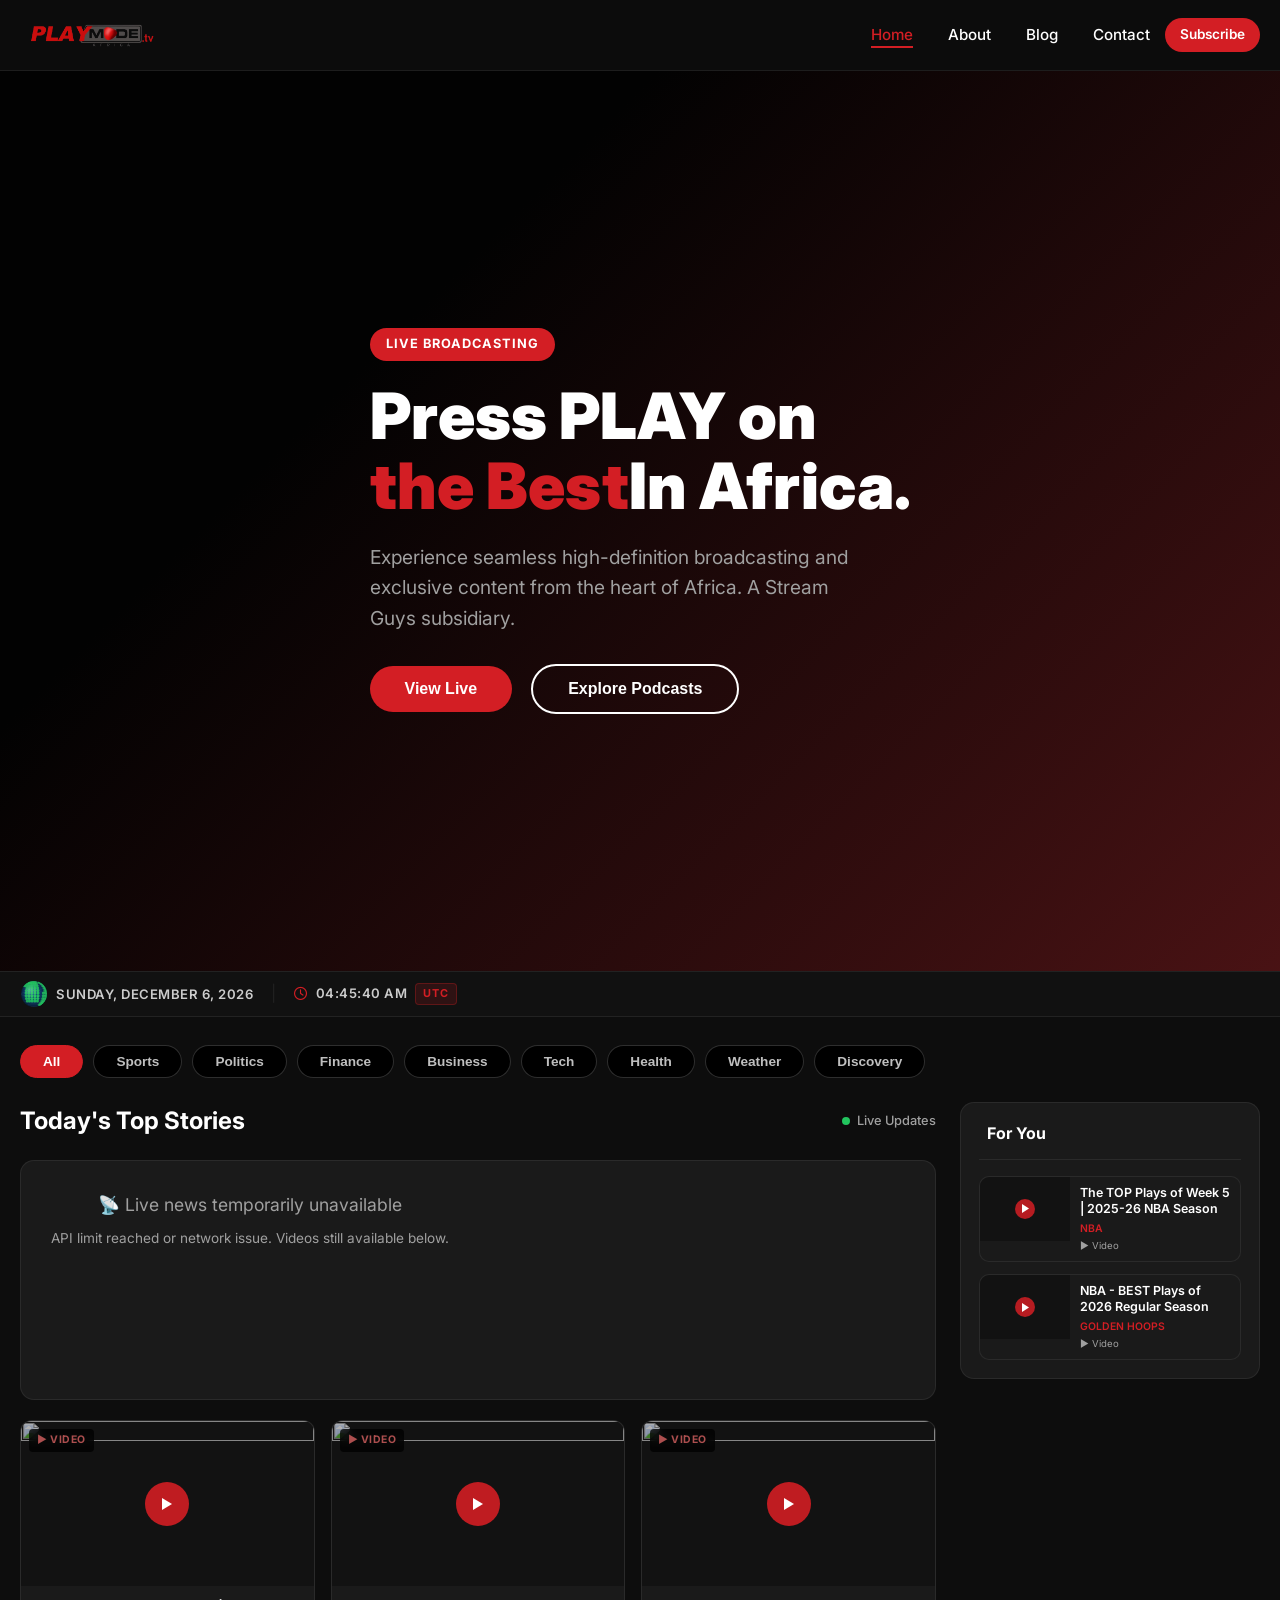
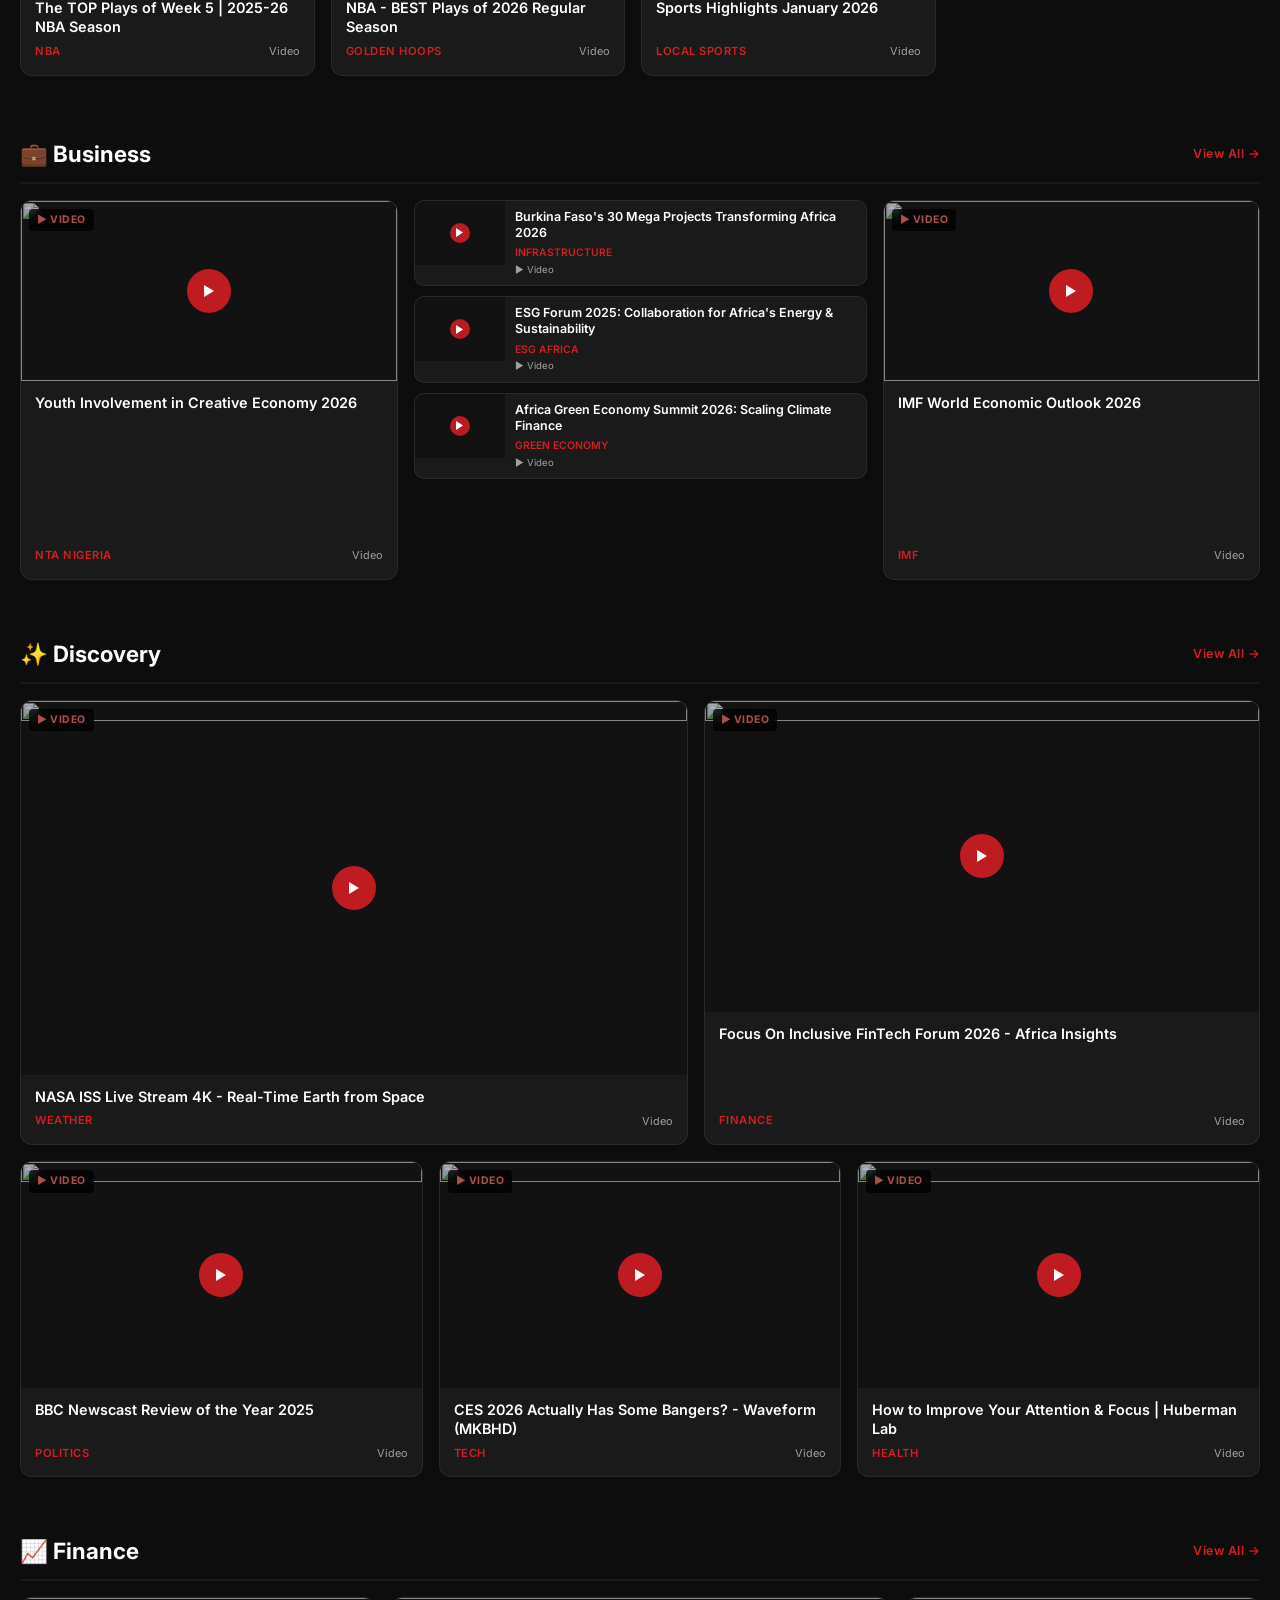
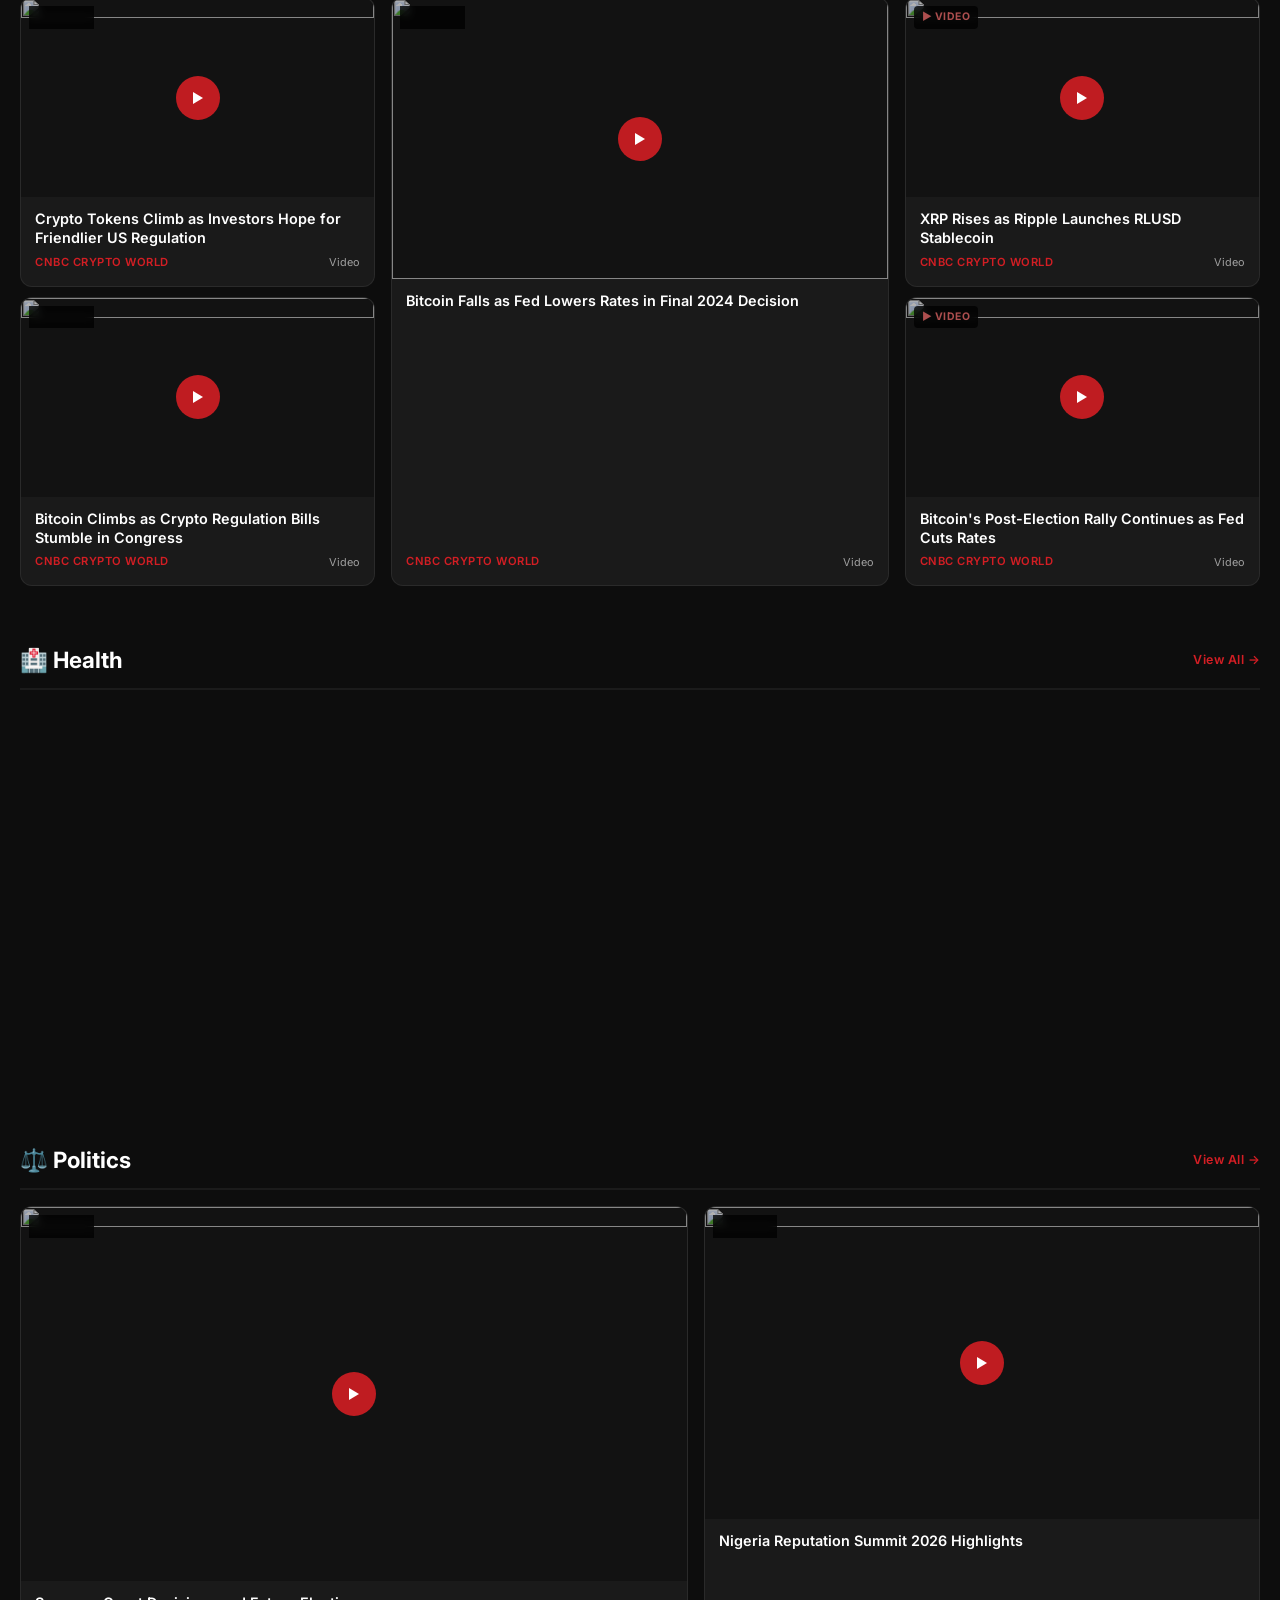
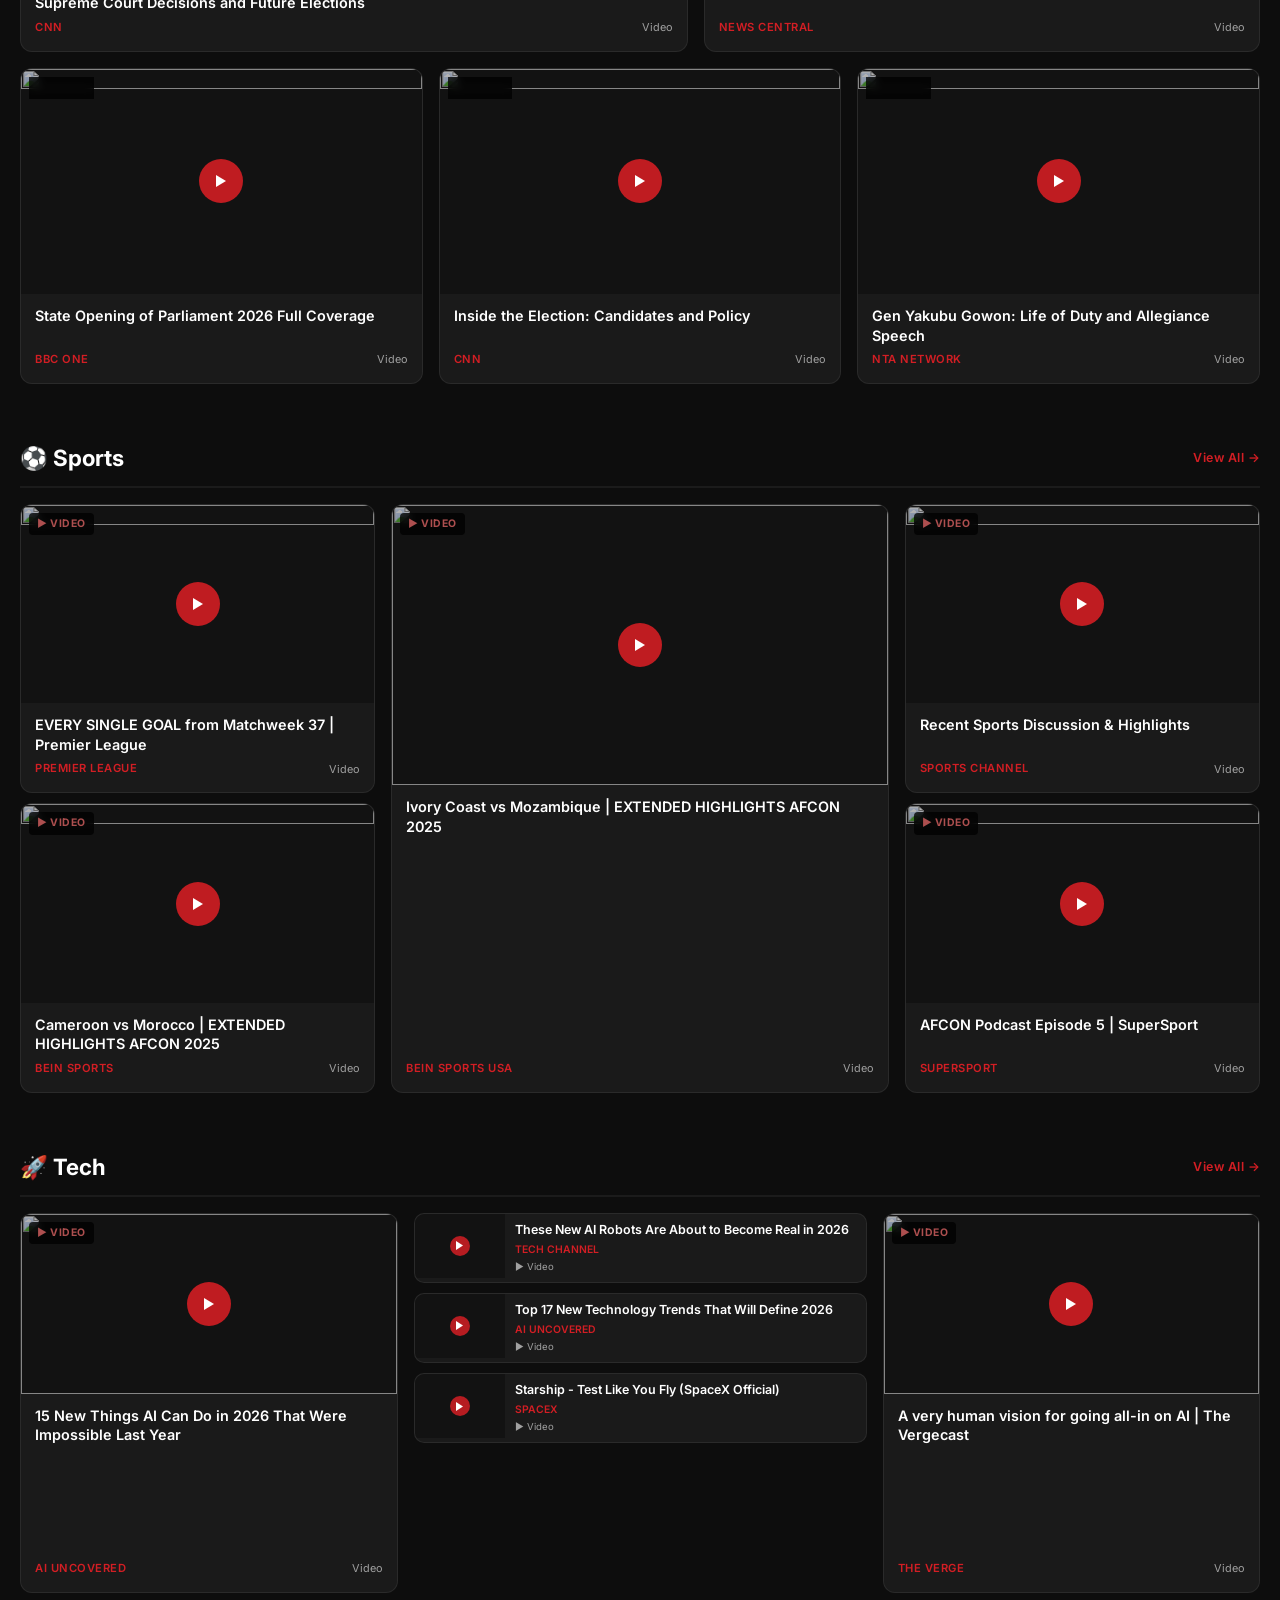
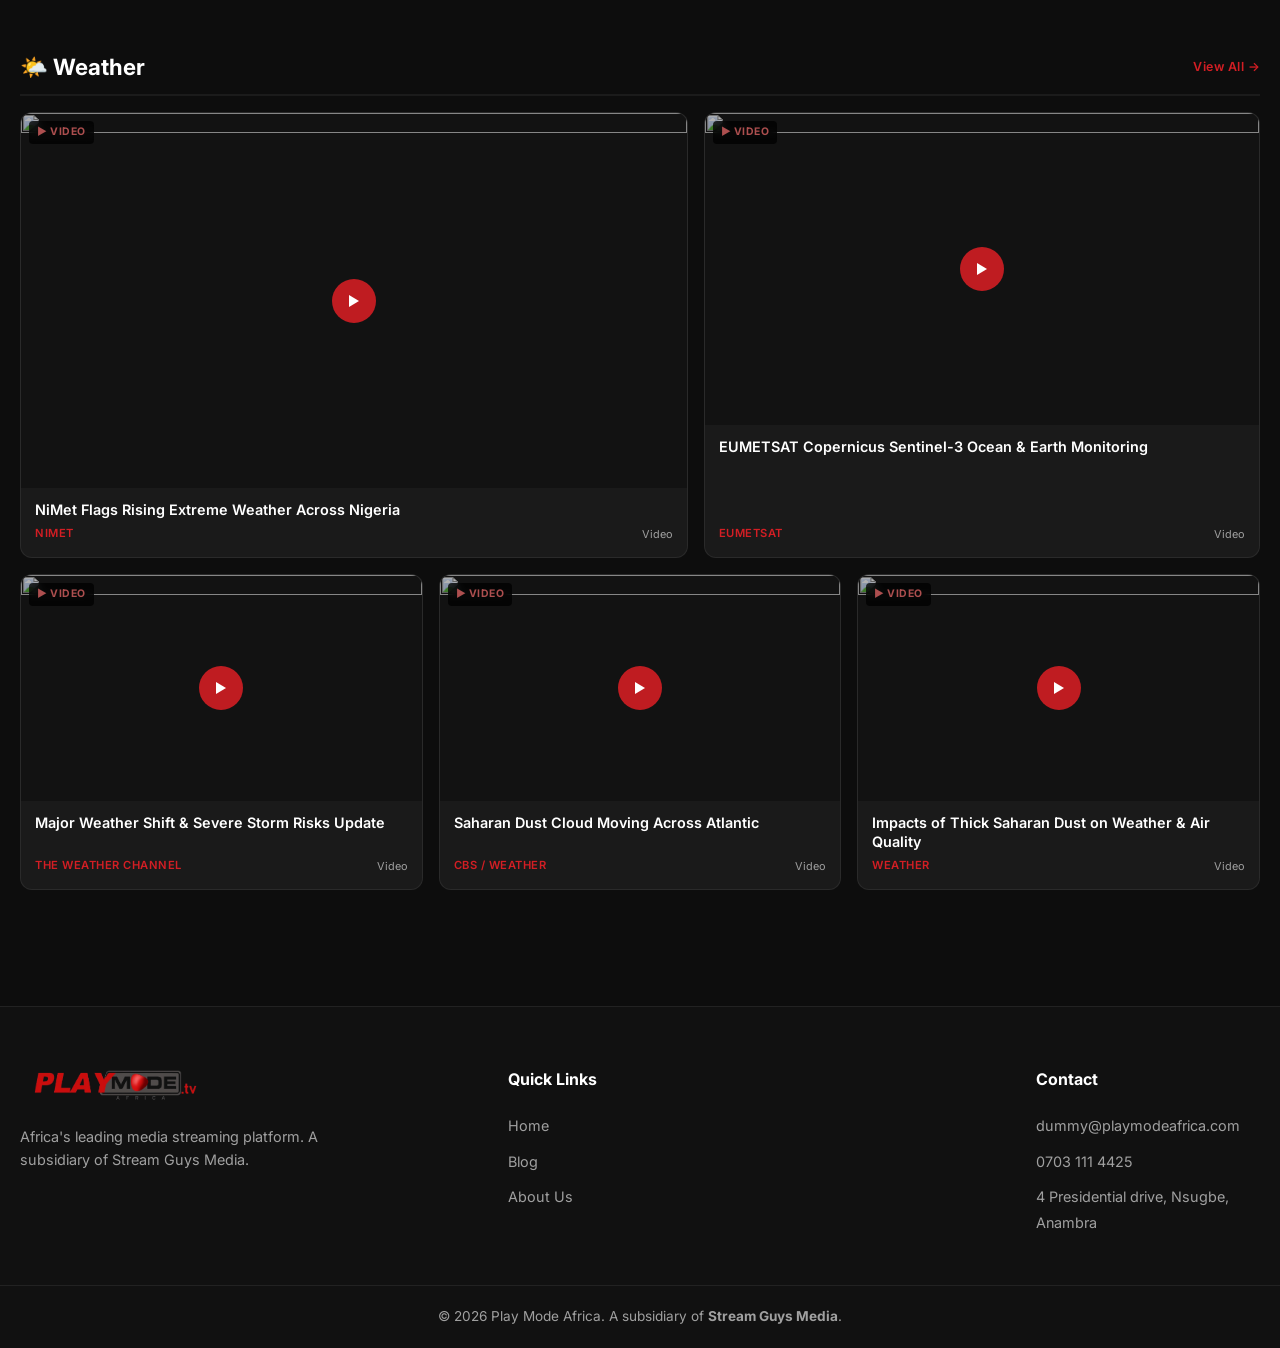
==== commit ecca34d7: "Update" ====
--- a/index.html
+++ b/index.html
@@ -98,7 +98,7 @@
         <div class="hero-overlay"></div>
         <div class="container hero-content">
             <span class="badge">Live Broadcasting</span>
-            <h1>Press play on   <br><span class="text-red">the Best</span> Africa.</h1>
+            <h1>Press PLAY on   <br><span class="text-red">the Best</span>In Africa.</h1>
             <p>Experience seamless high-definition broadcasting and exclusive content from the heart of Africa. A Stream Guys subsidiary.</p>
             <div class="hero-btns">
                 <button class="btn-red">View Live</button>
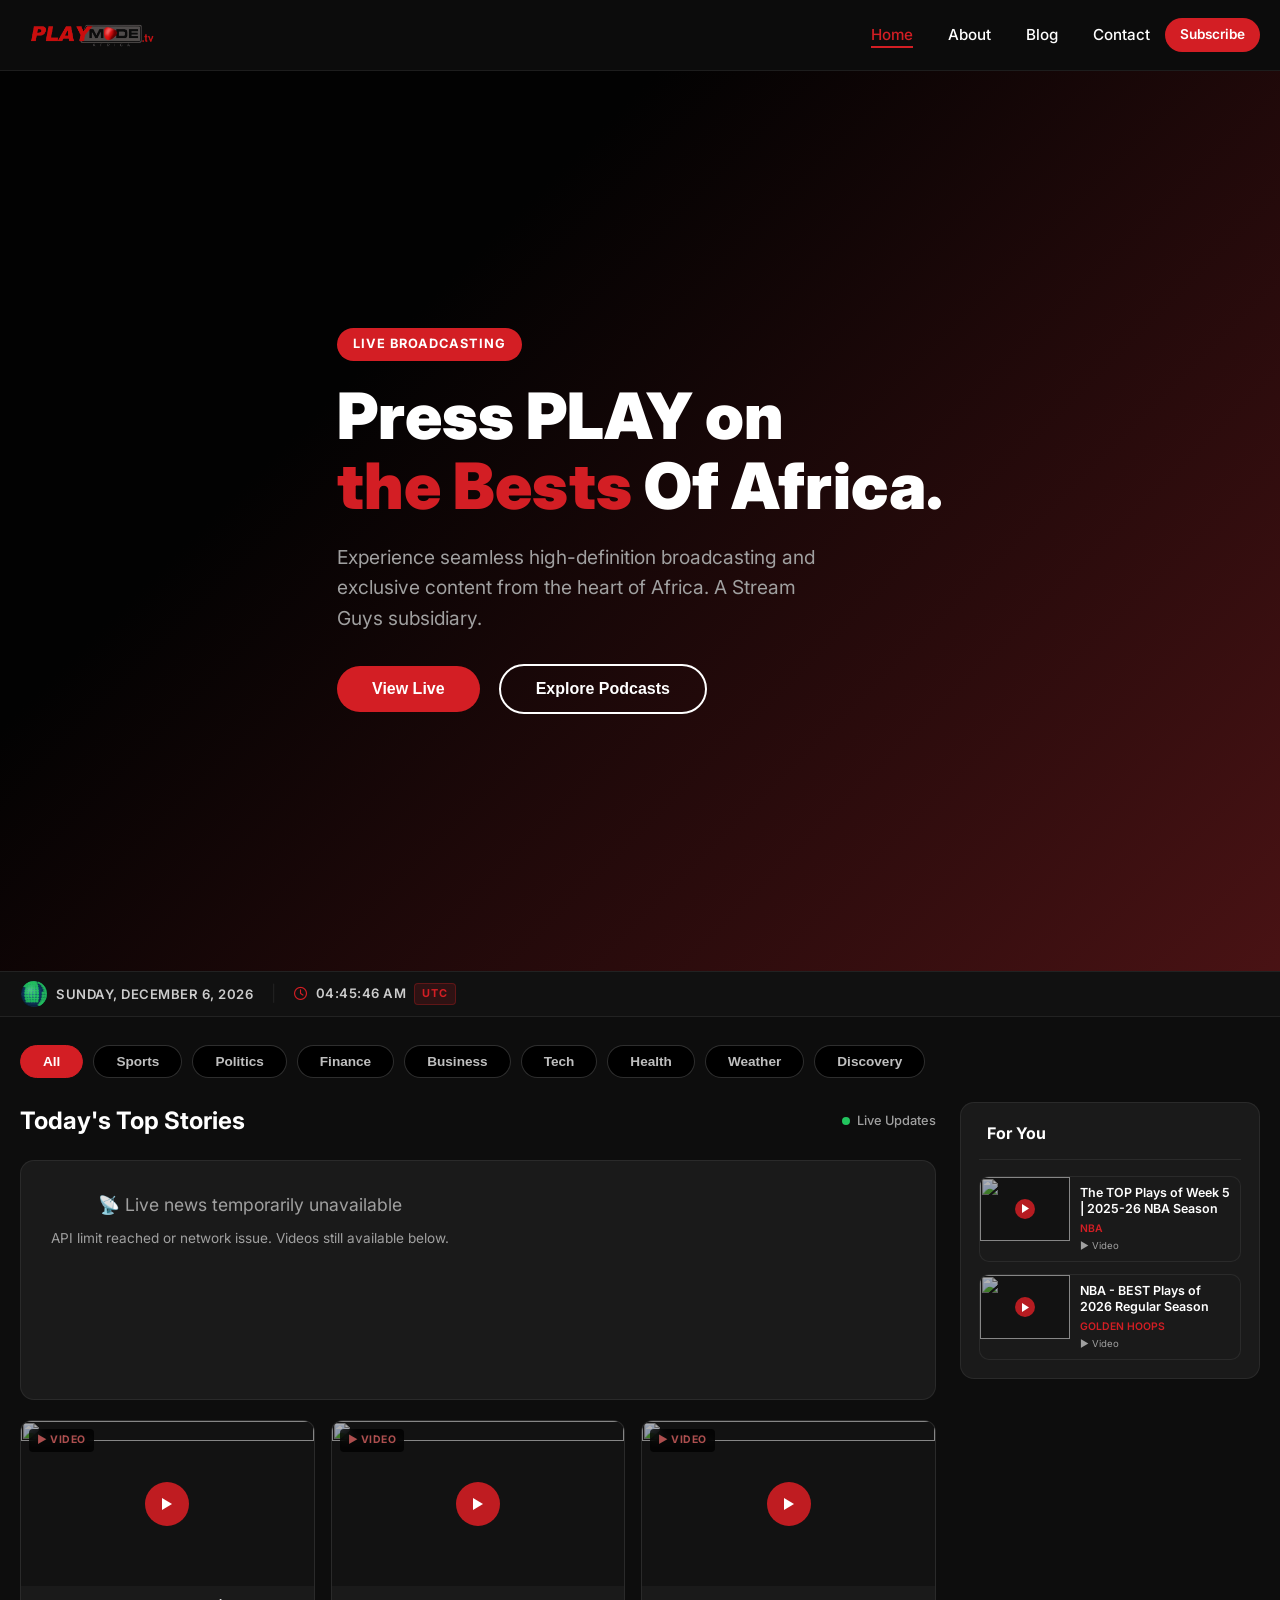
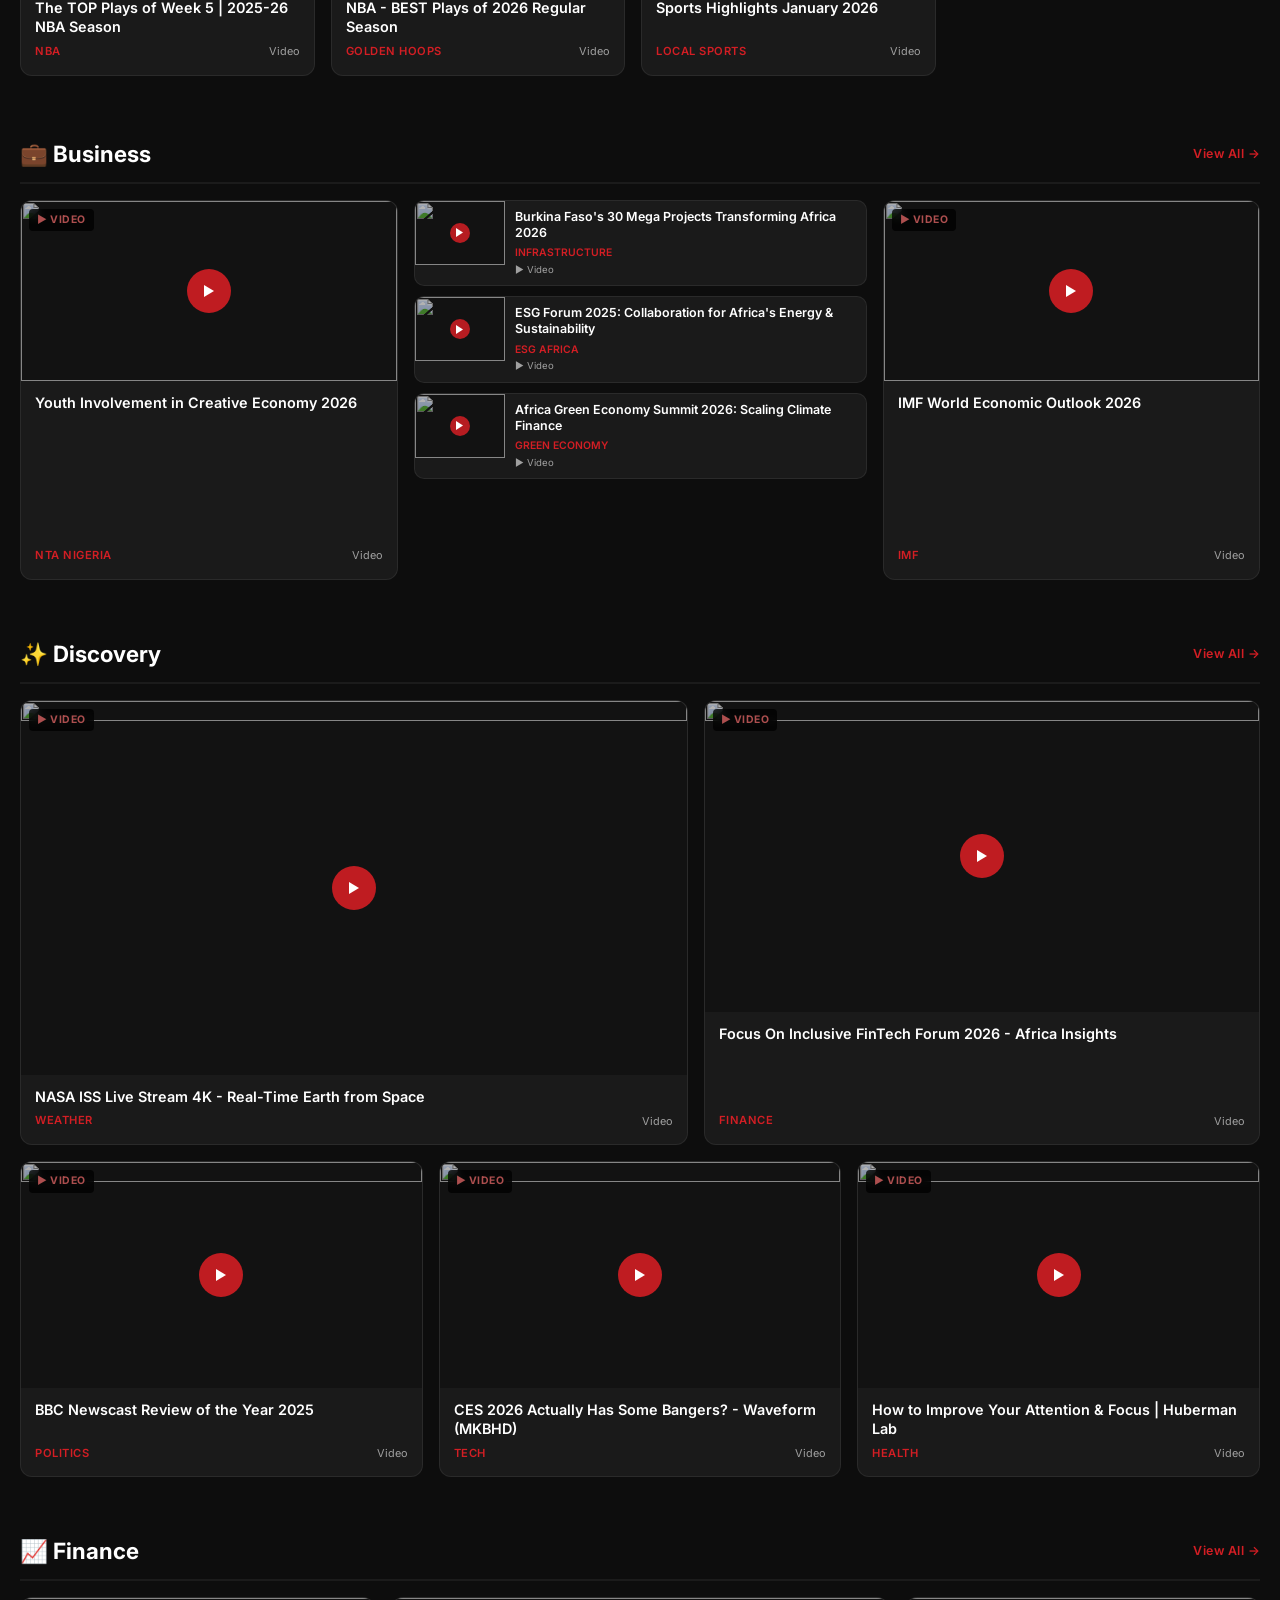
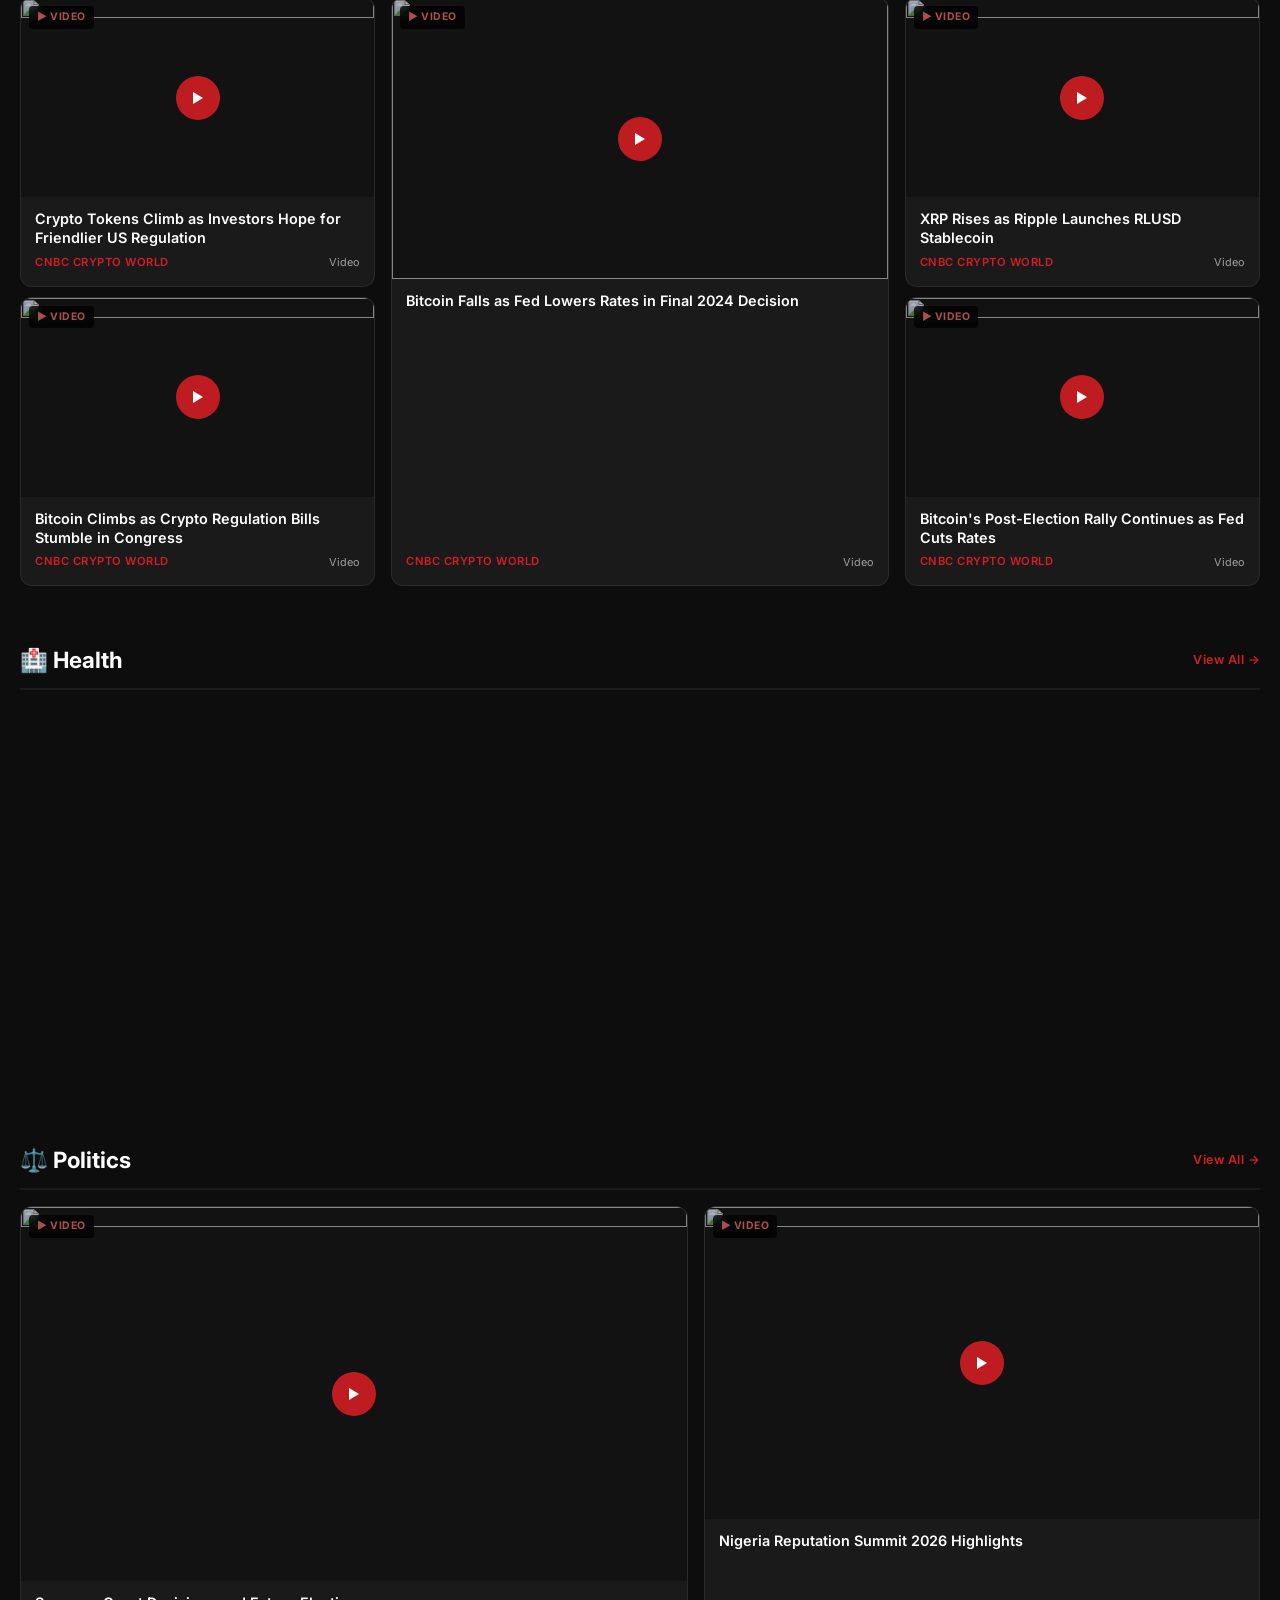
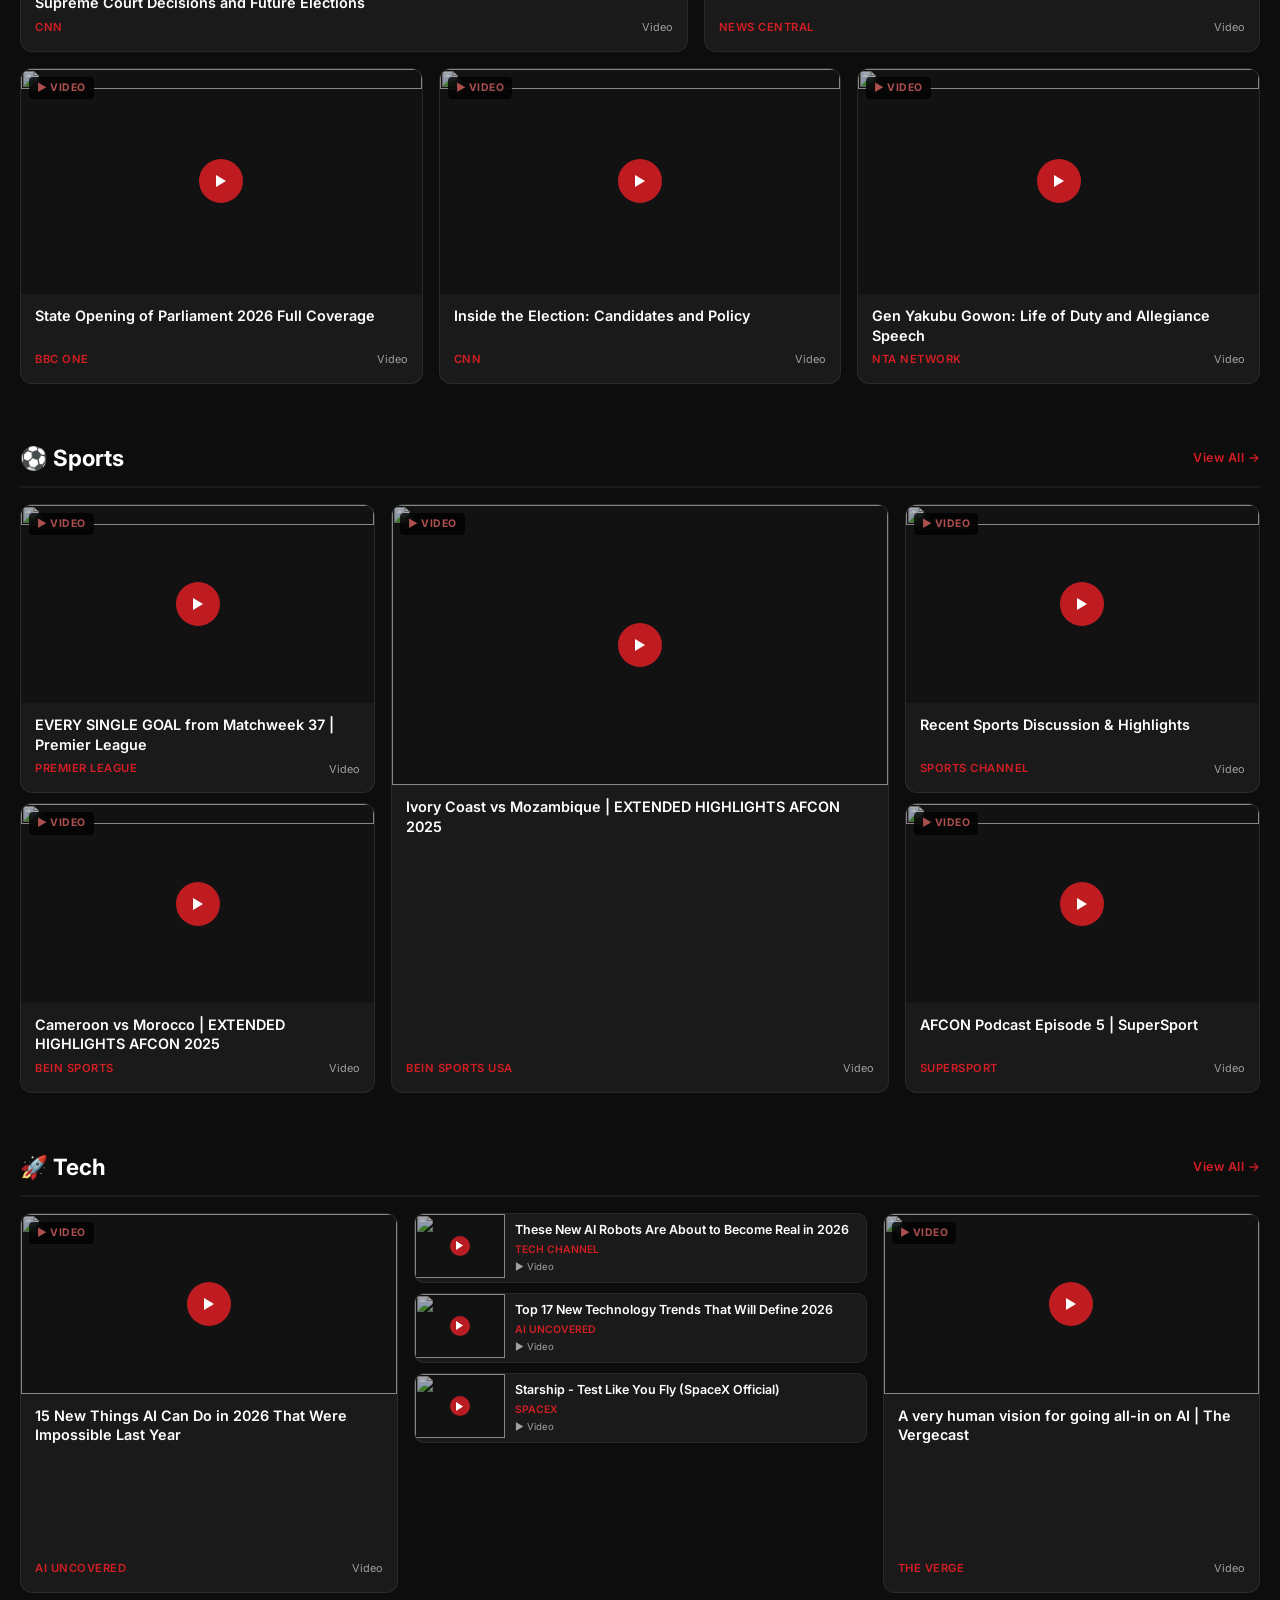
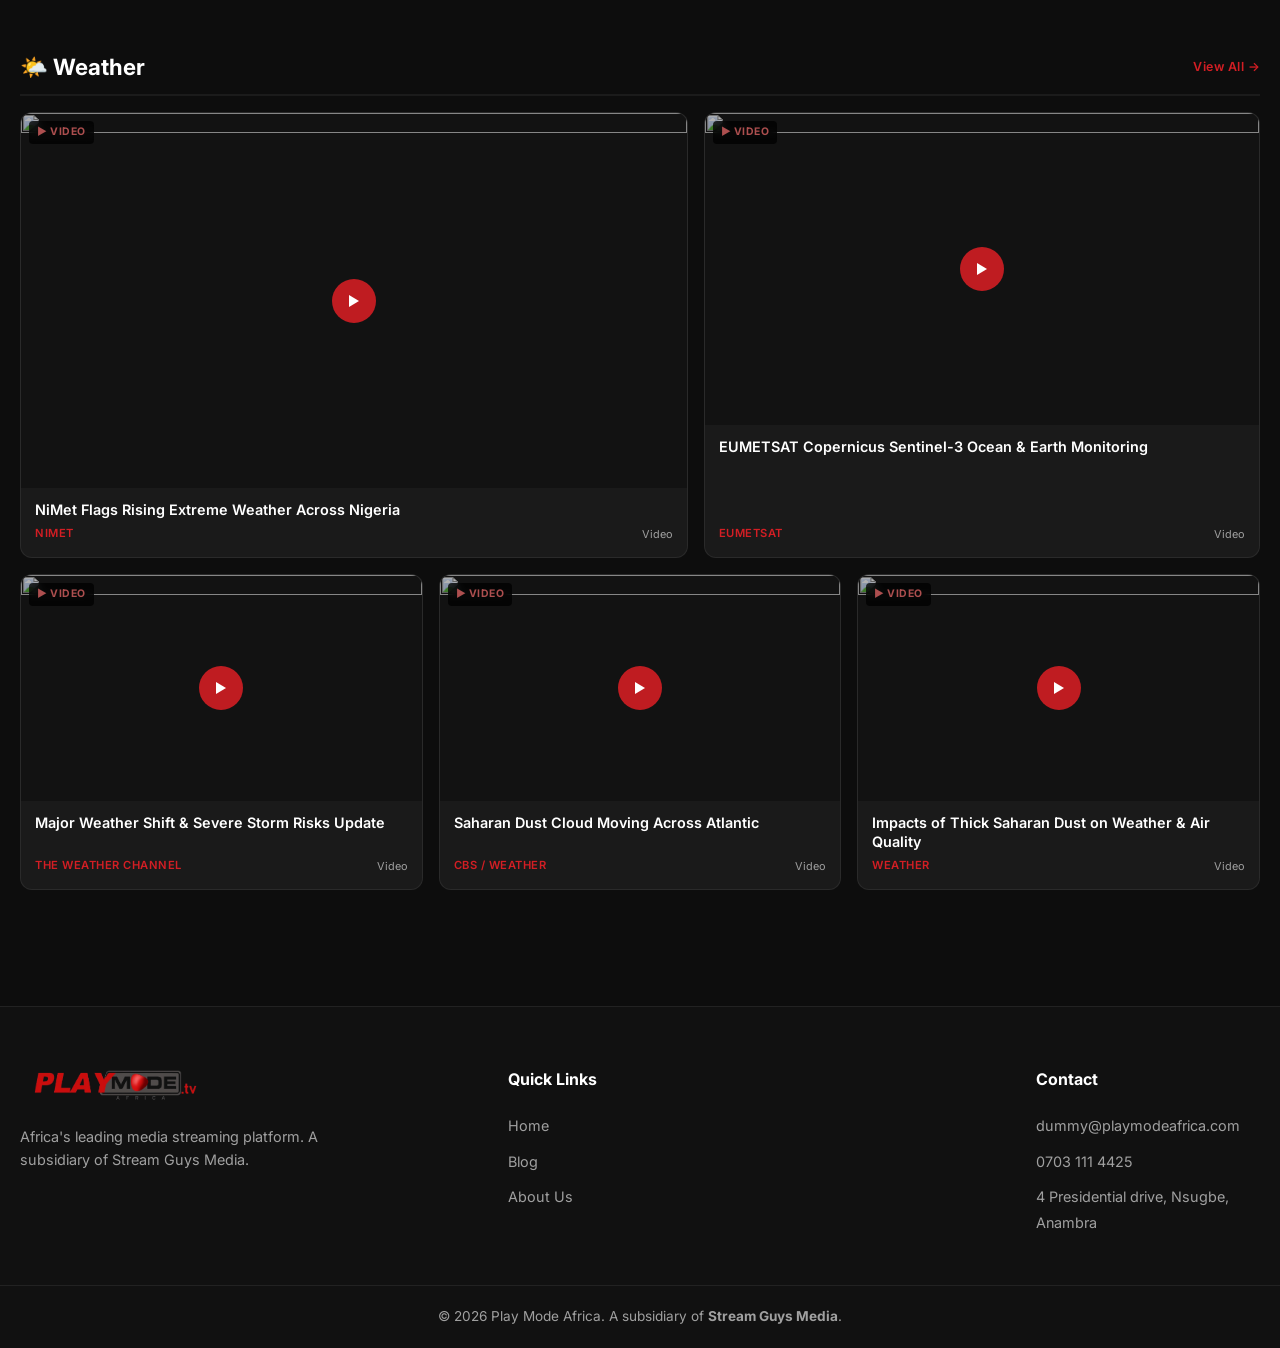
==== commit 10aabcf8: "Update" ====
--- a/index.html
+++ b/index.html
@@ -98,7 +98,7 @@
         <div class="hero-overlay"></div>
         <div class="container hero-content">
             <span class="badge">Live Broadcasting</span>
-            <h1>Press PLAY on   <br><span class="text-red">the Best</span>In Africa.</h1>
+            <h1>Press PLAY on   <br><span class="text-red">the Bests</span> Of Africa.</h1>
             <p>Experience seamless high-definition broadcasting and exclusive content from the heart of Africa. A Stream Guys subsidiary.</p>
             <div class="hero-btns">
                 <button class="btn-red">View Live</button>
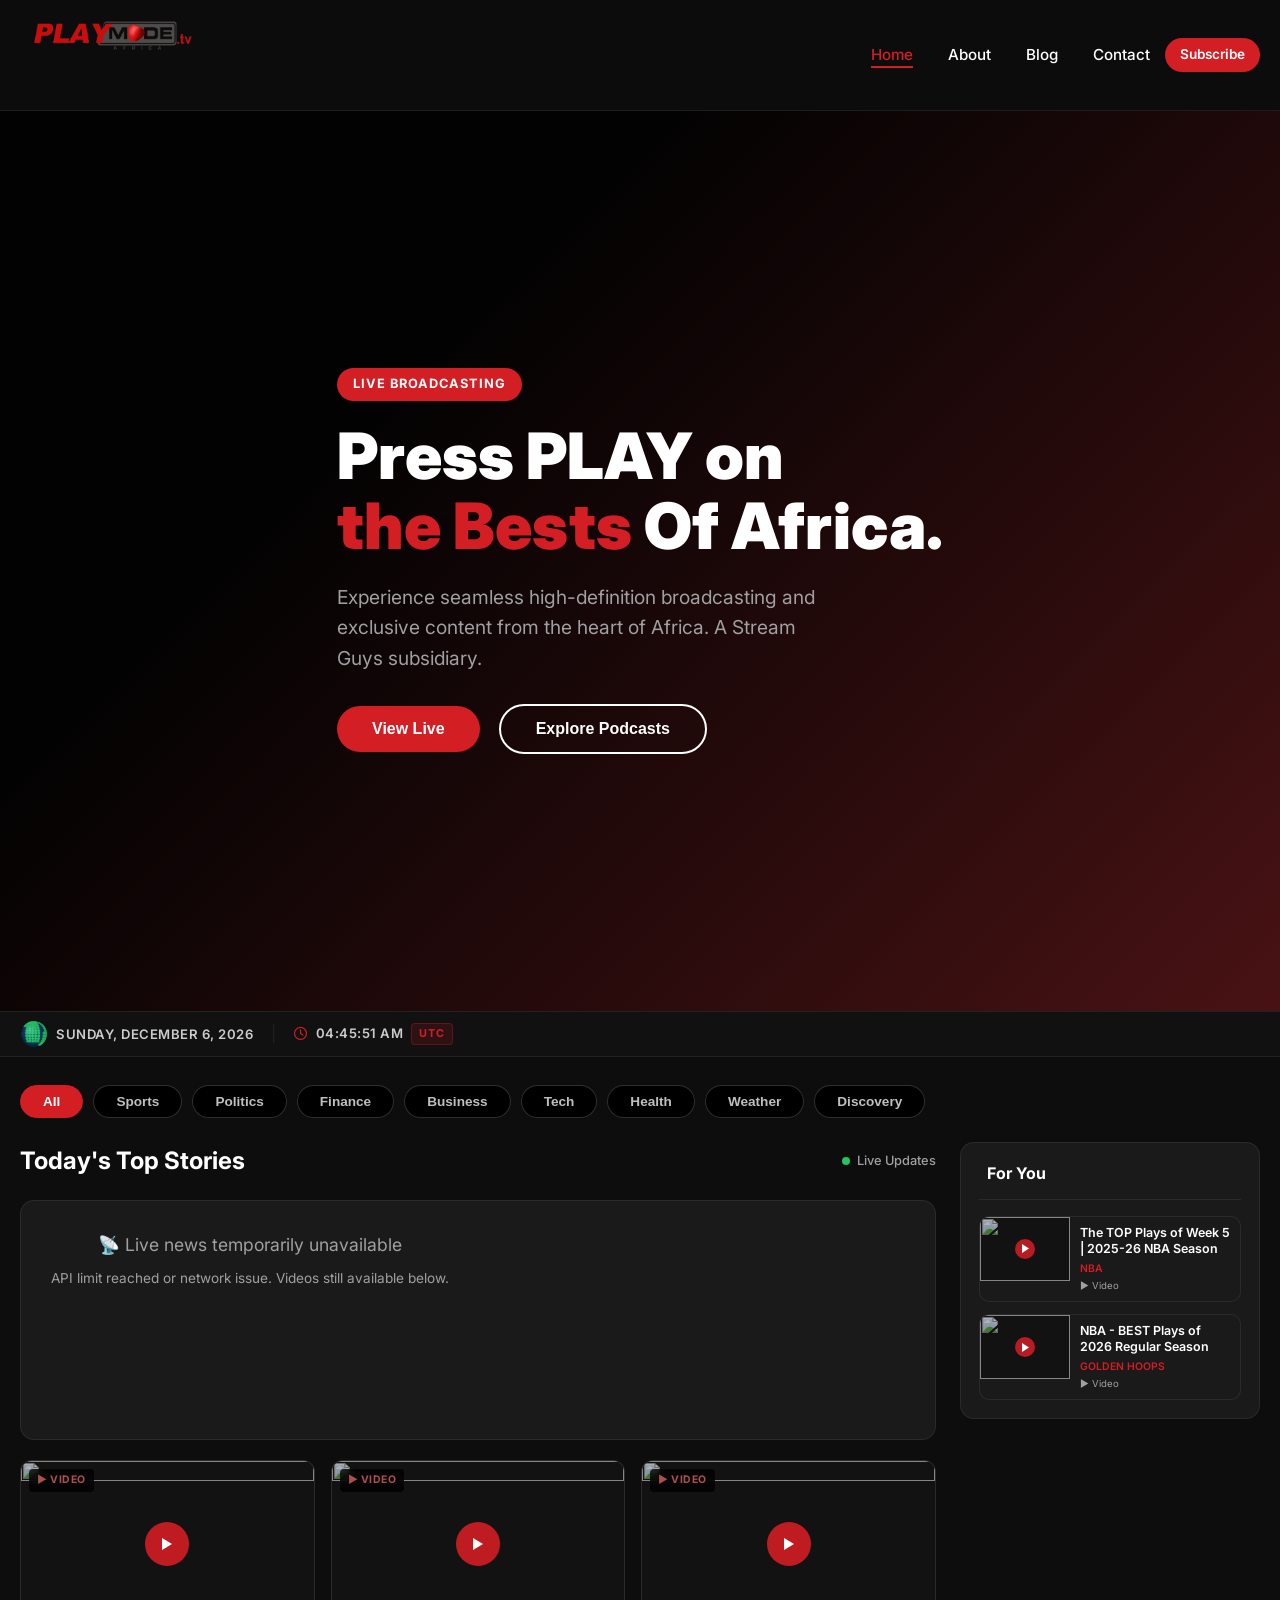
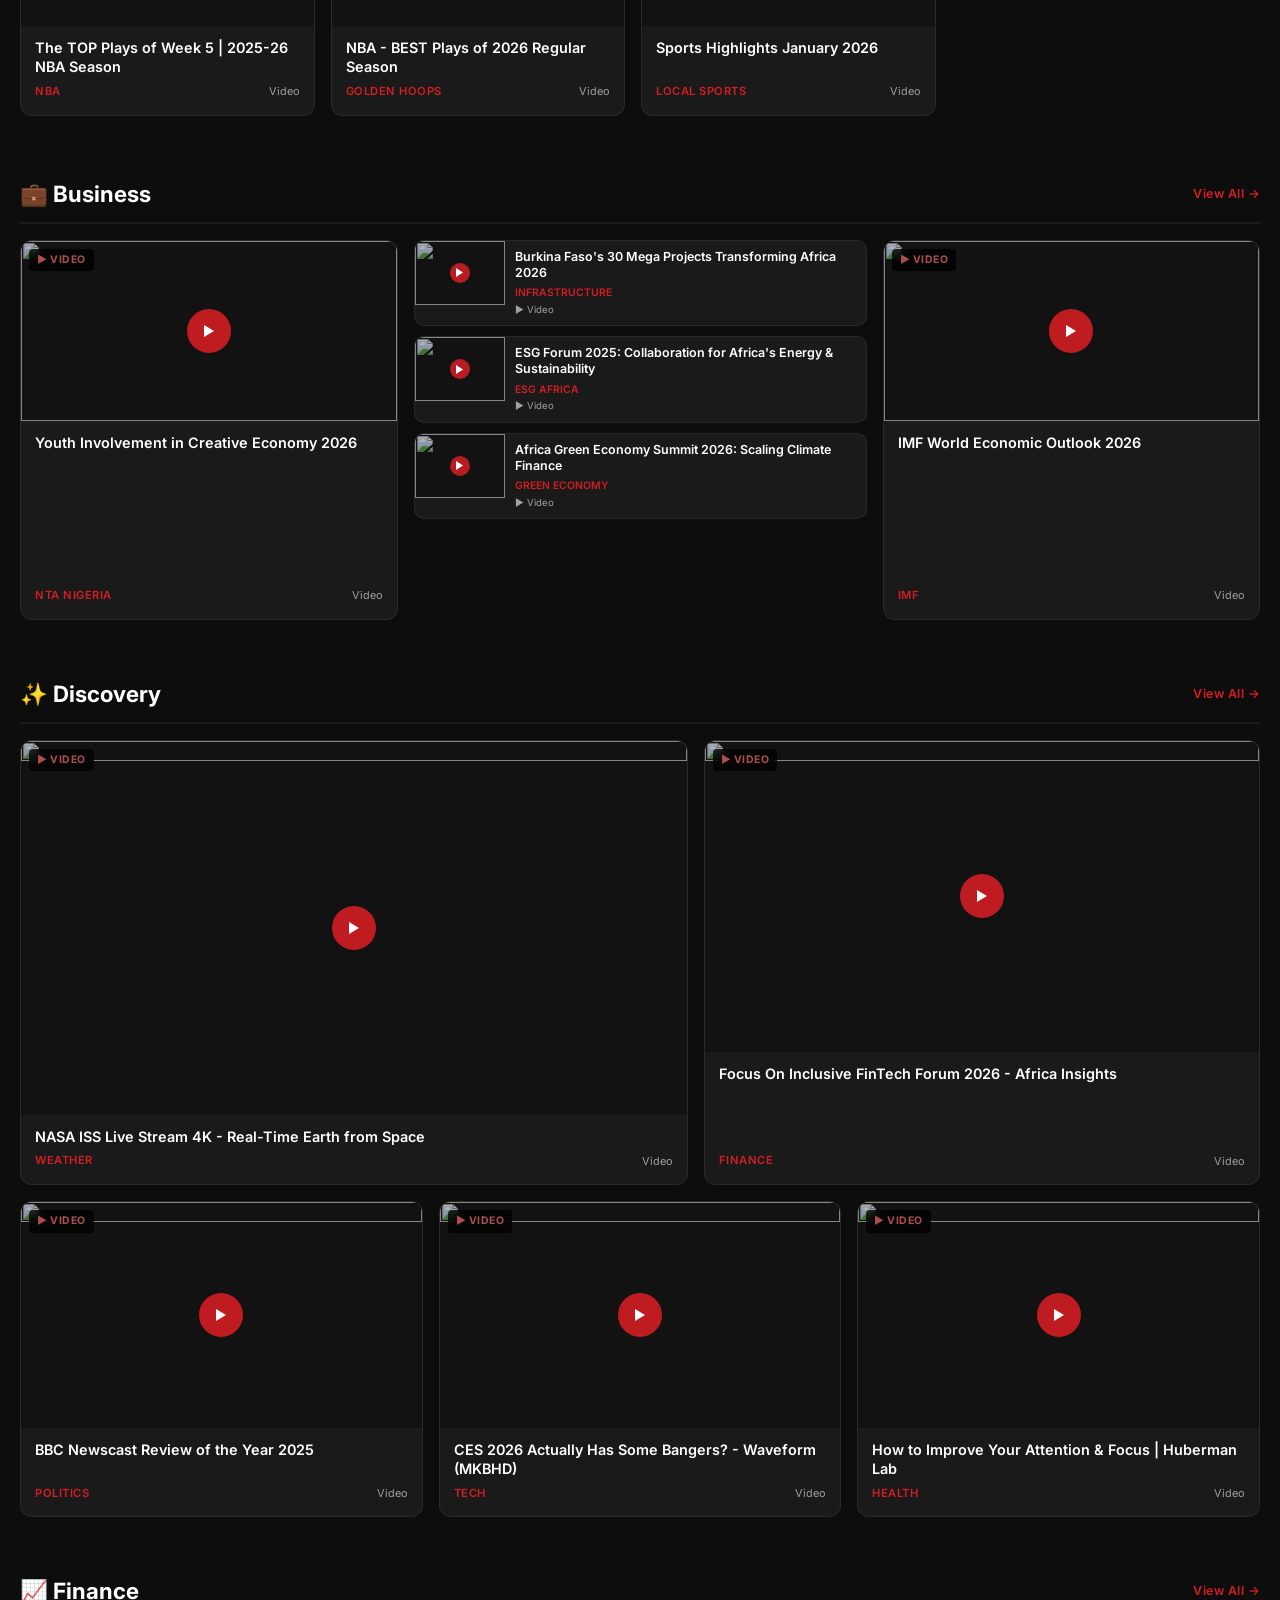
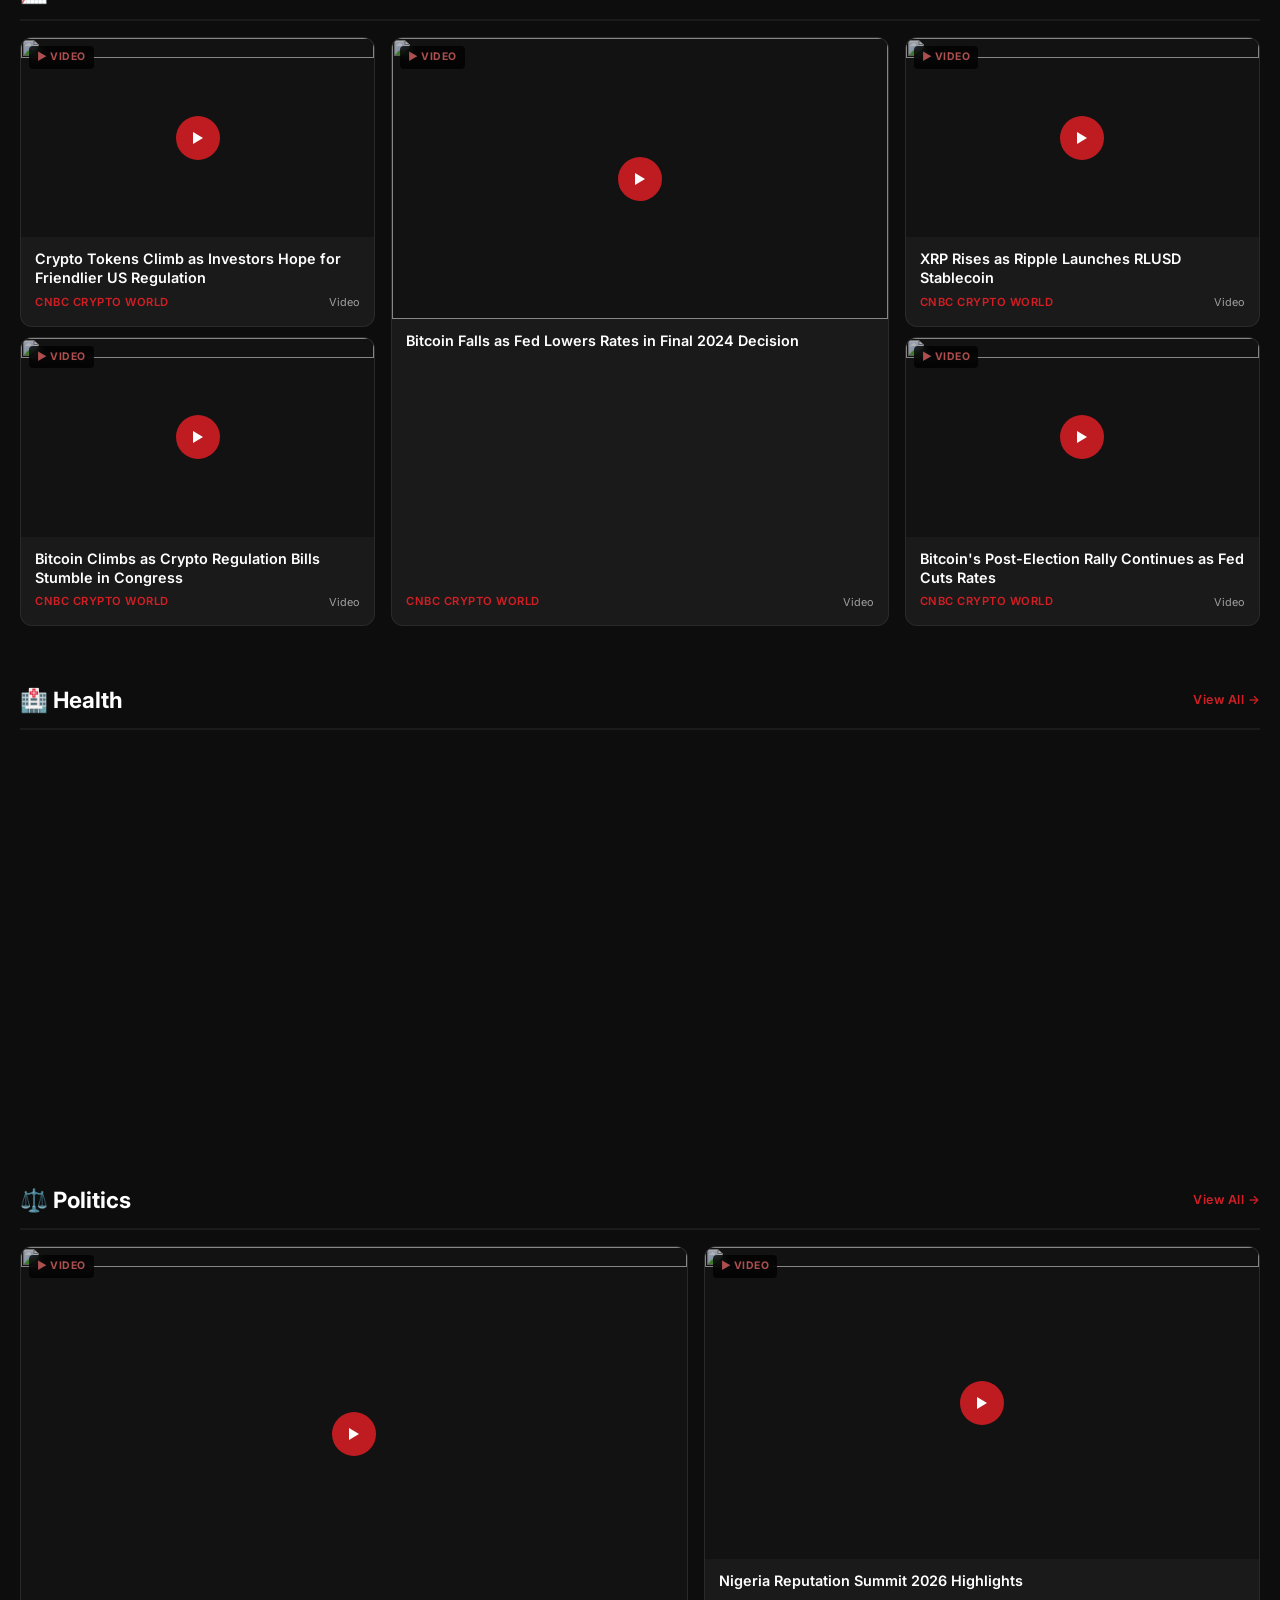
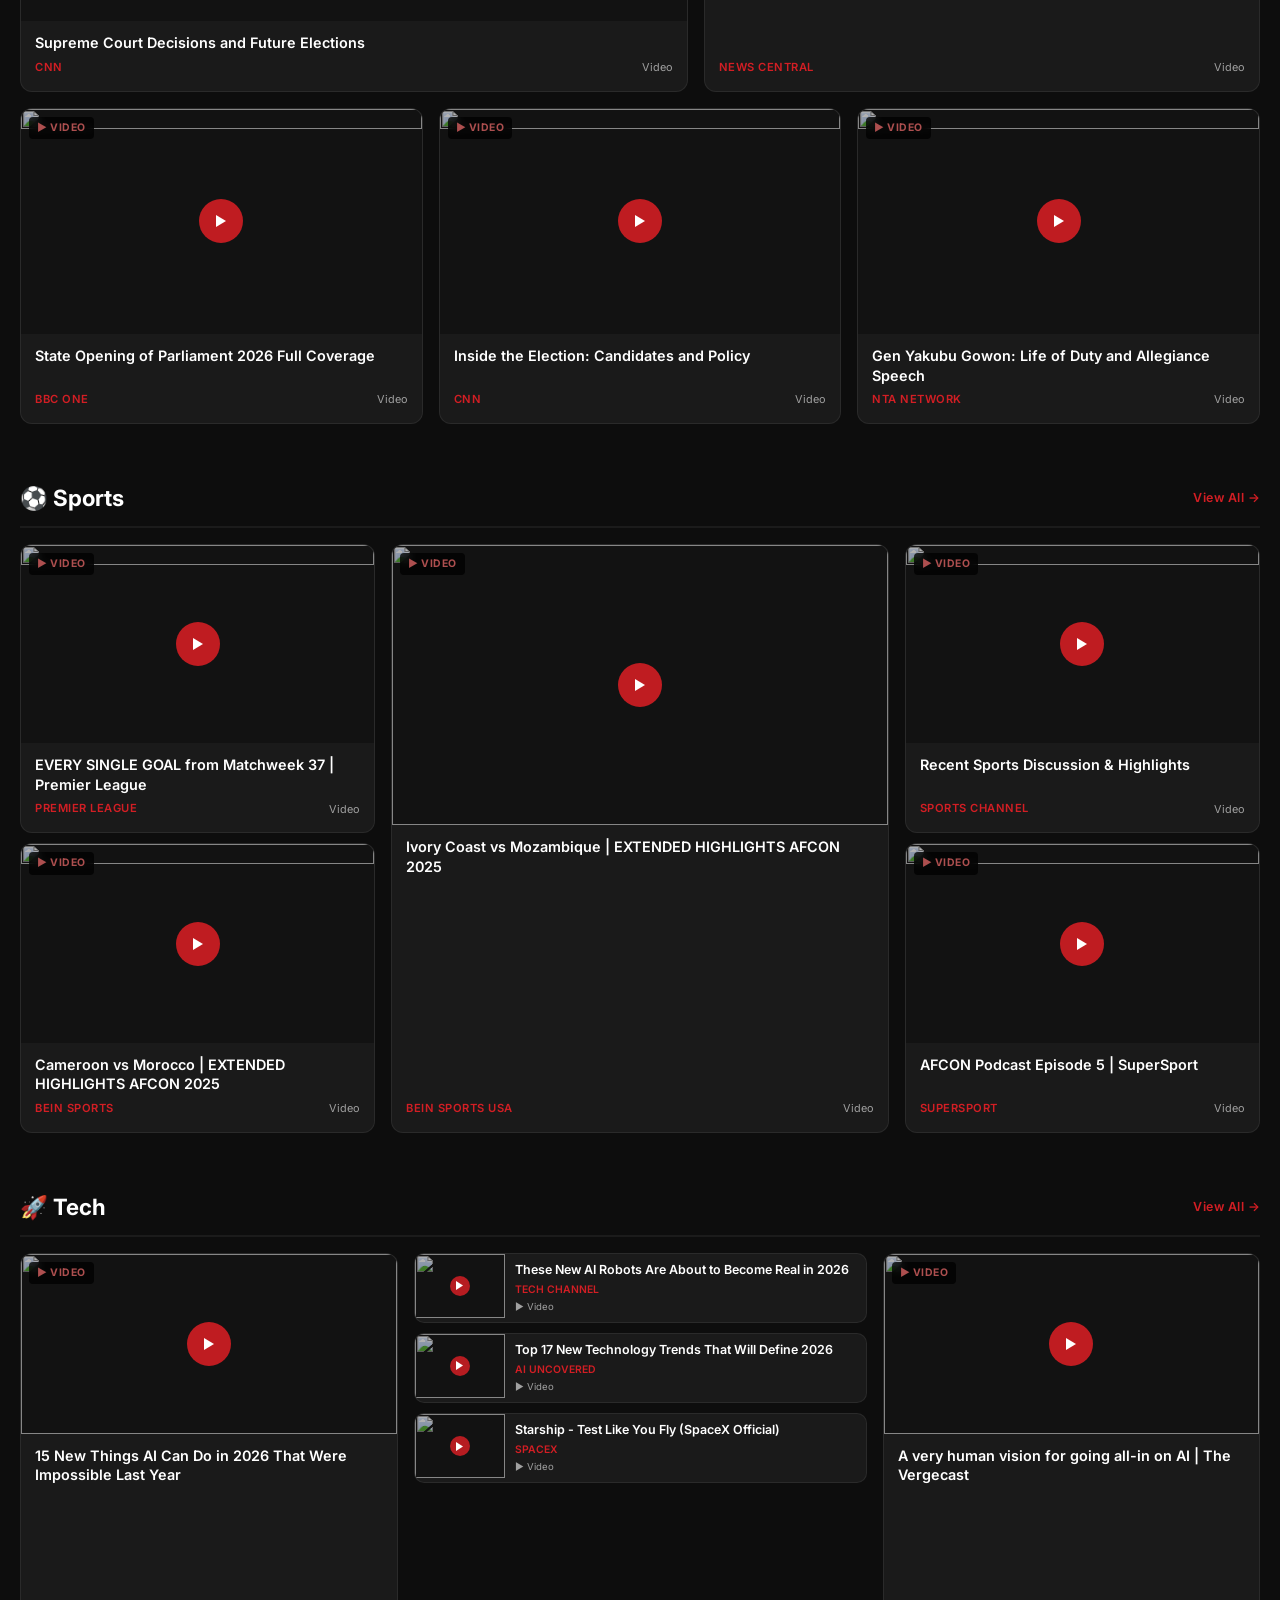
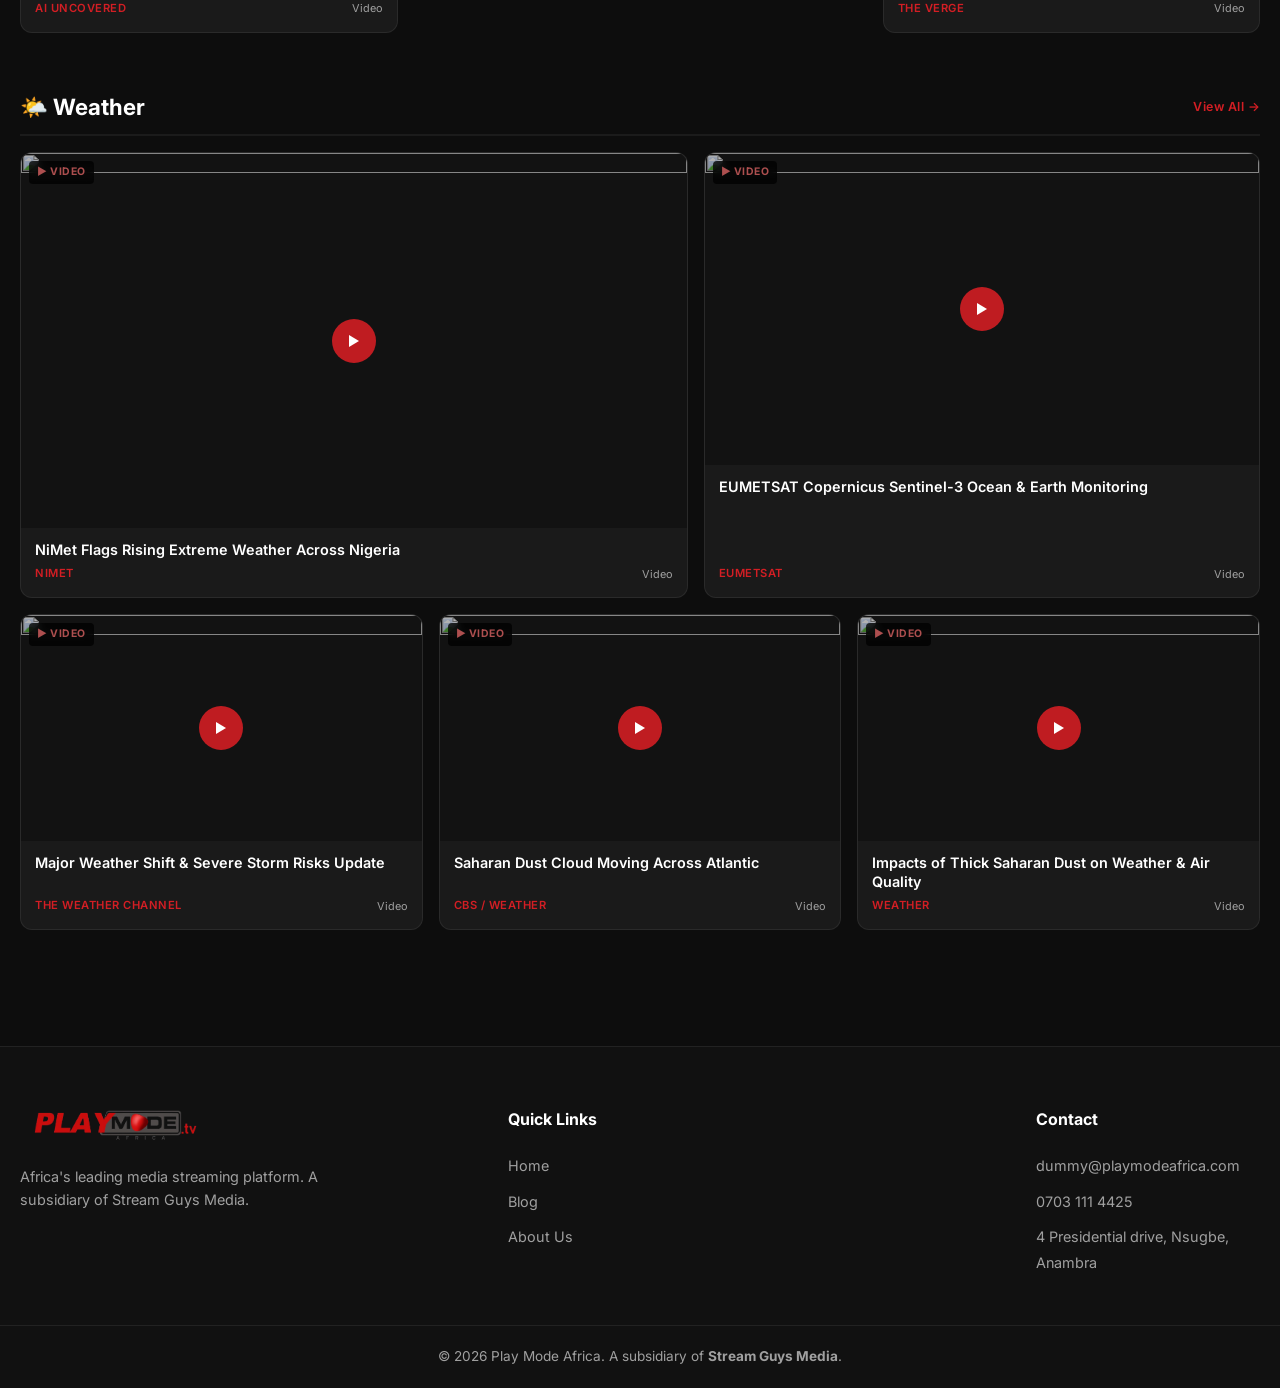
==== commit 0babae60: "Update" ====
--- a/index.html
+++ b/index.html
@@ -11,6 +11,10 @@
     <meta name="author" content="Play Mode Africa">
     <meta name="robots" content="index, follow">
     <link rel="canonical" href="https://playmodetv.vercel.app/">
+      <!-- Favicon - Use under45.png as the icon in search results -->
+  <link class="icon" type="image/png" href="assets/plaYMODE LOGO landscape colour 2.png" />
+  <link rel="apple-touch-icon" href="assets/plaYMODE LOGO landscape colour 2.png" />
+  <link rel="shortcut icon" href="assets/plaYMODE LOGO landscape colour 2.png" />
 
     <!-- ===== OPEN GRAPH (Facebook, WhatsApp, LinkedIn, etc.) ===== -->
     <meta property="og:type" content="website">
--- a/style.css
+++ b/style.css
@@ -27,7 +27,7 @@
 .container { max-width: 1380px; margin: 0 auto; padding: 0 20px; }
 
 /* ===== LOGO ANIMATION ===== */
-.logo-anim-wrap { position: relative; height: 40px; width: 140px; }
+.logo-anim-wrap { position: relative; height: 80px; width: 180px; }
 .logo-frame {
     position: absolute; top: 0; left: 0;
     height: 40px; width: auto; object-fit: contain;
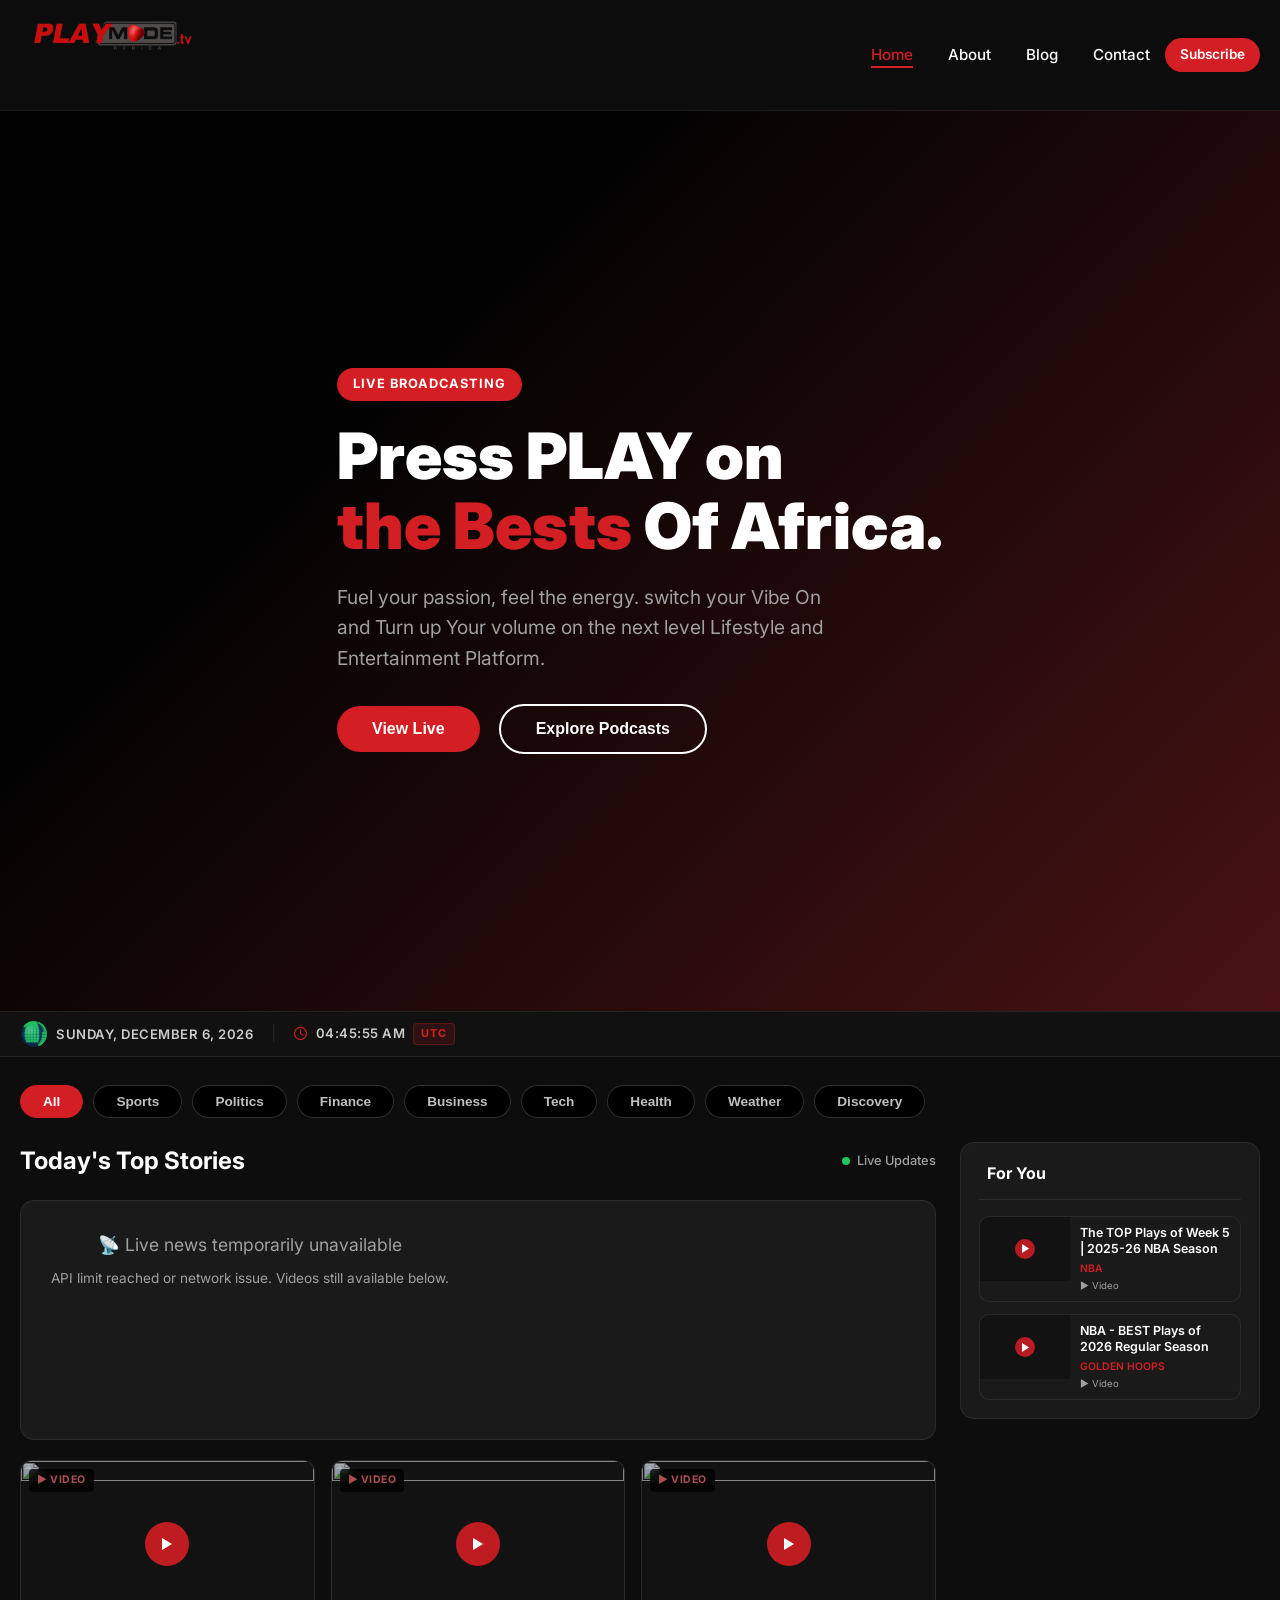
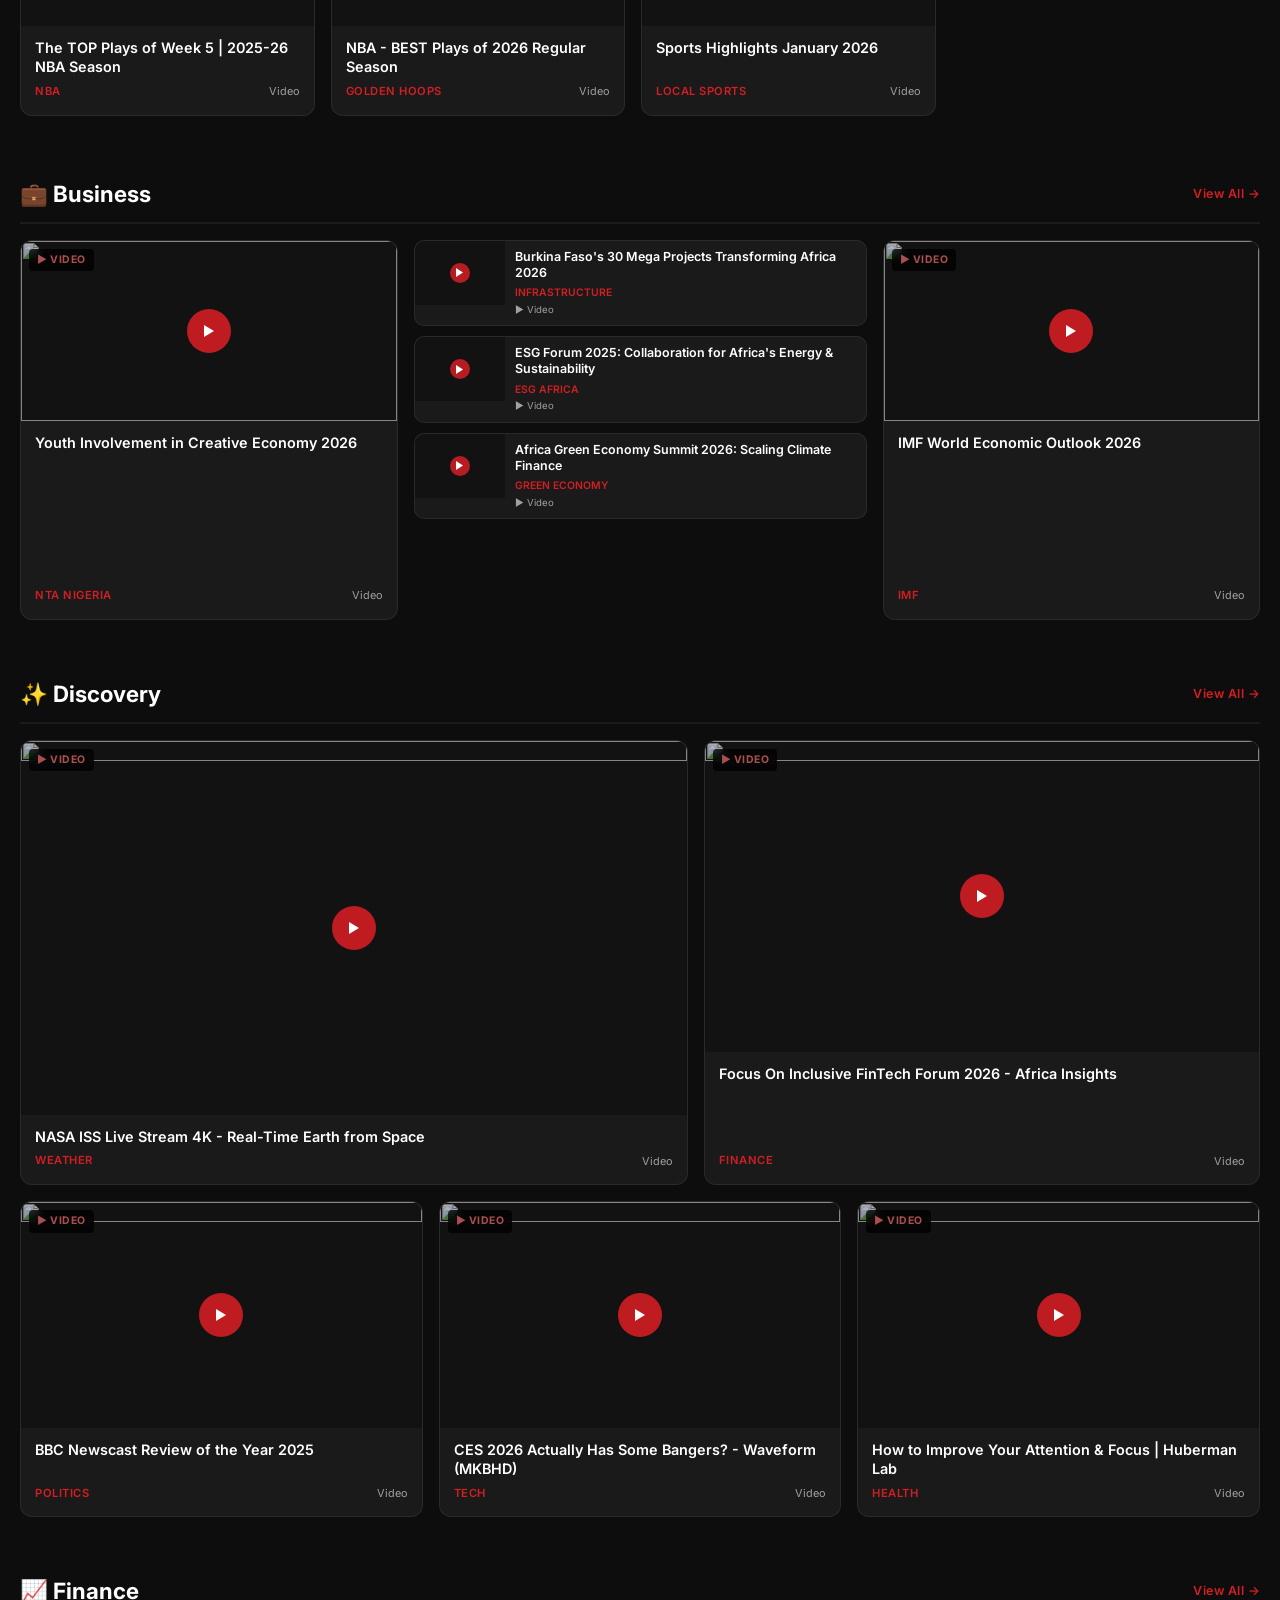
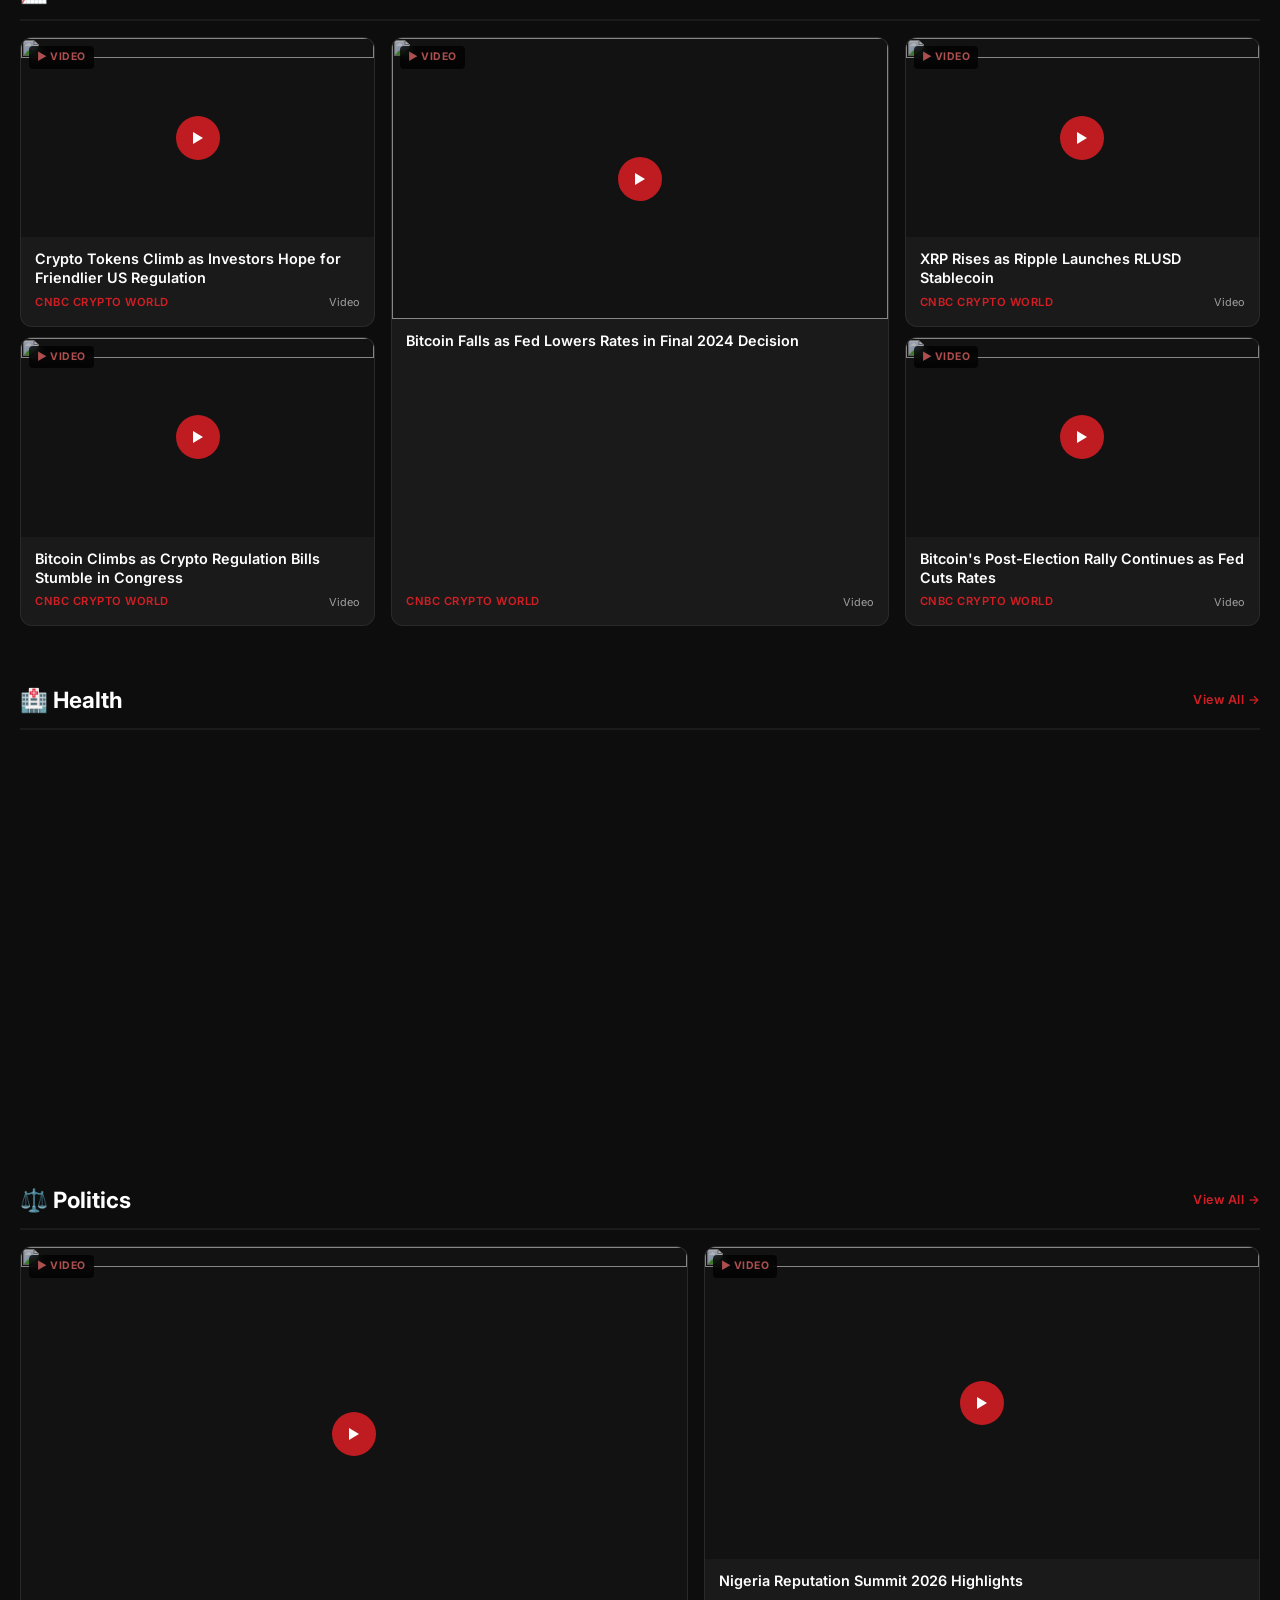
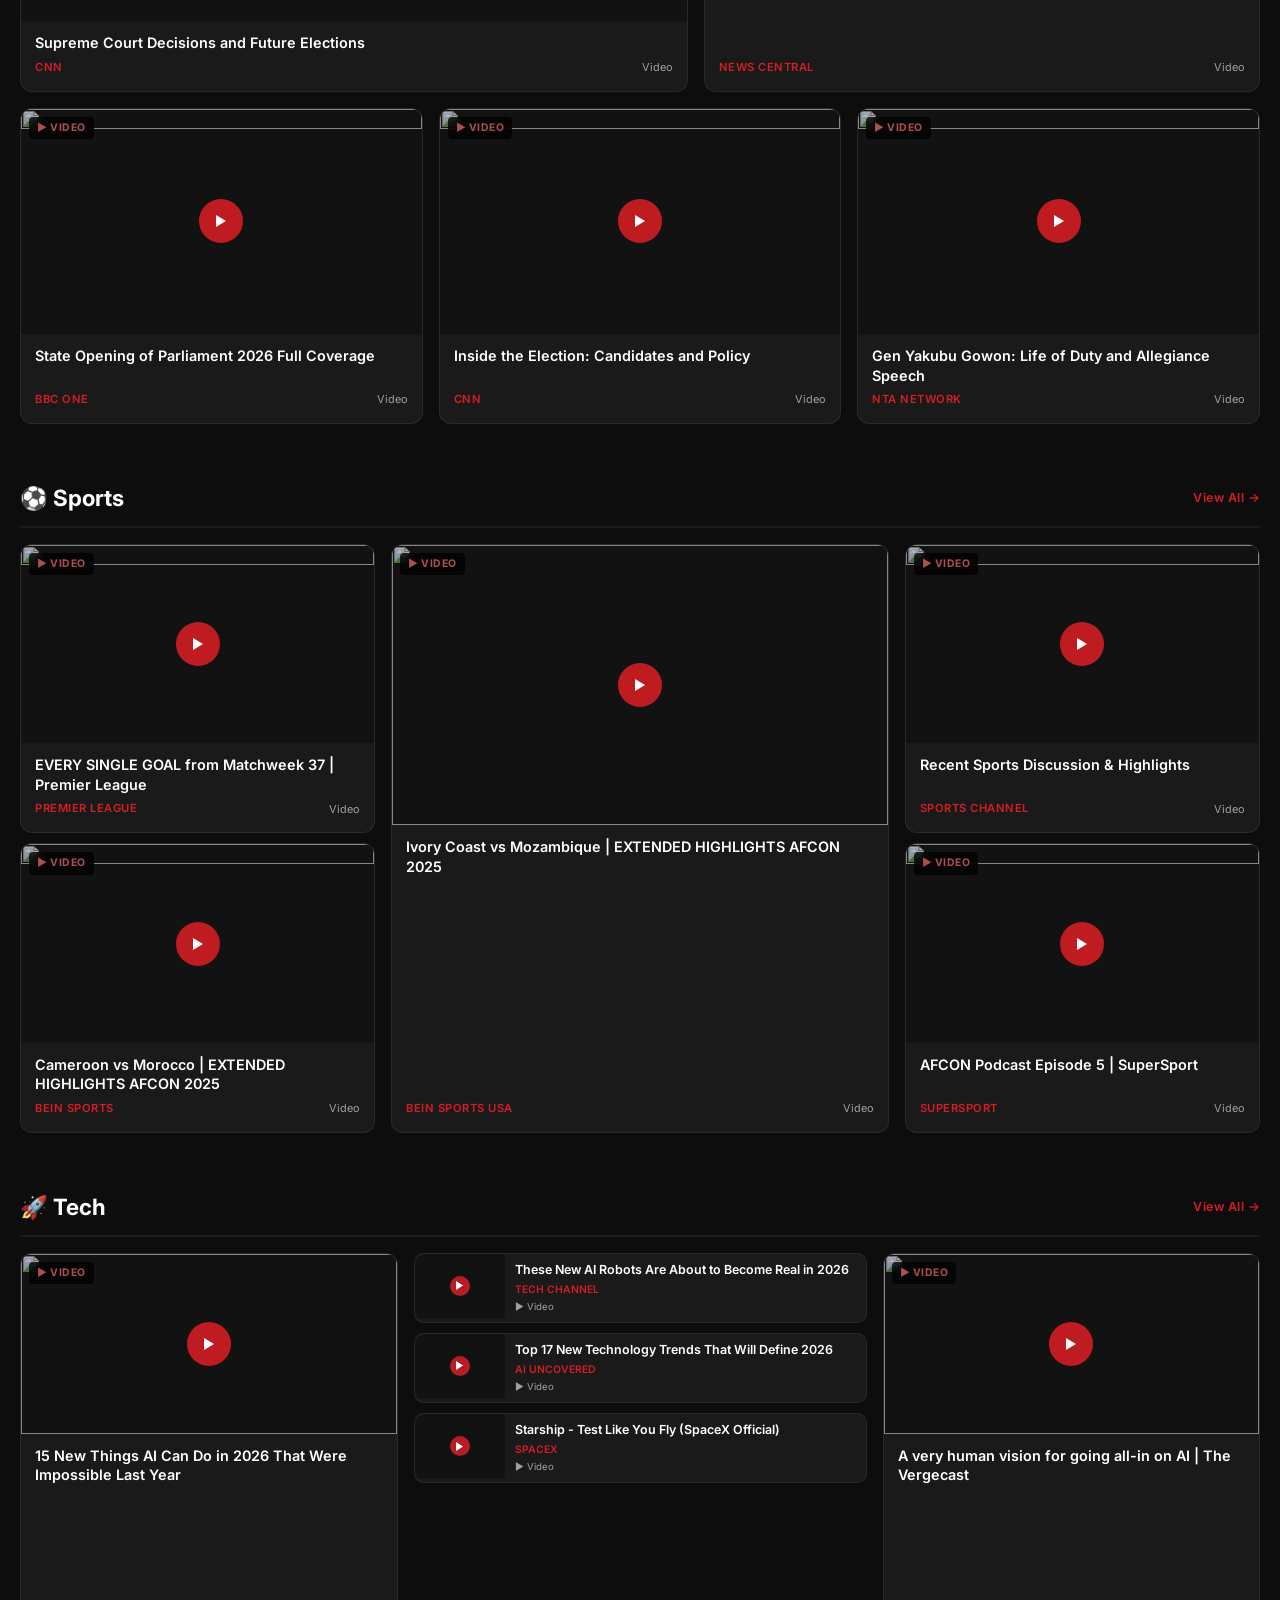
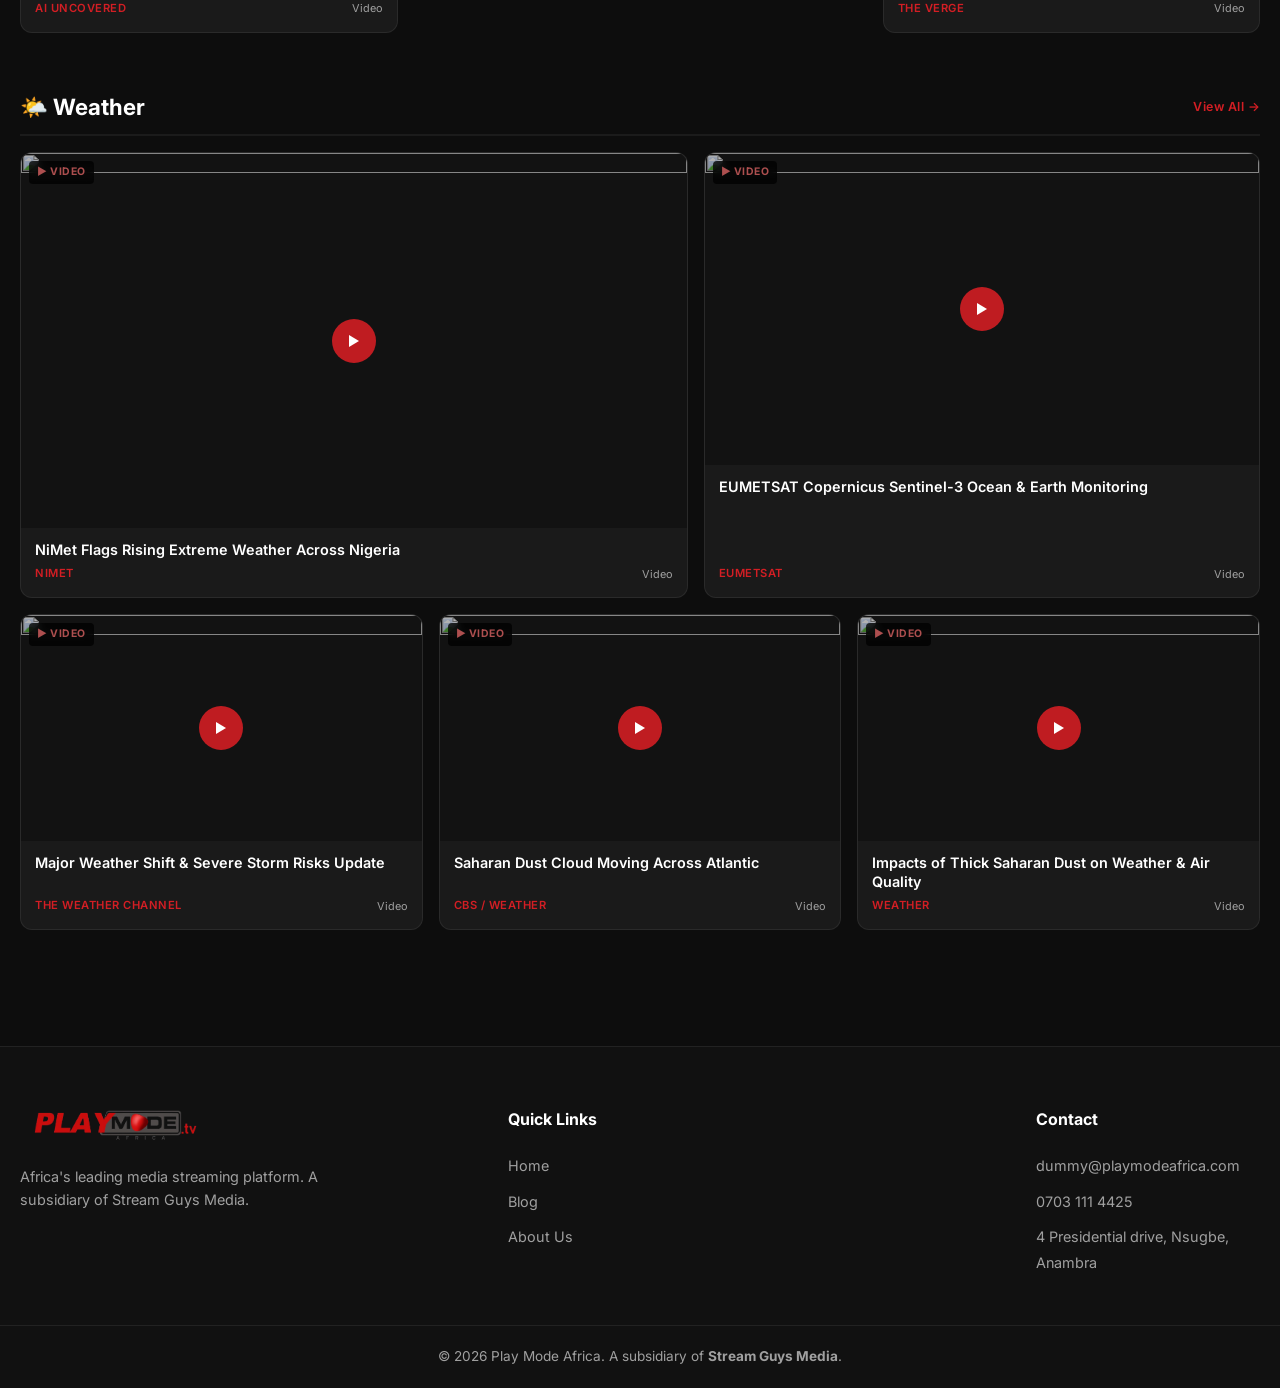
==== commit fb4a8786: "Update" ====
--- a/index.html
+++ b/index.html
@@ -103,7 +103,7 @@
         <div class="container hero-content">
             <span class="badge">Live Broadcasting</span>
             <h1>Press PLAY on   <br><span class="text-red">the Bests</span> Of Africa.</h1>
-            <p>Experience seamless high-definition broadcasting and exclusive content from the heart of Africa. A Stream Guys subsidiary.</p>
+            <p>Fuel your passion, feel the energy.  switch your Vibe On and Turn up Your volume on the next level Lifestyle and Entertainment Platform.</p>
             <div class="hero-btns">
                 <button class="btn-red">View Live</button>
                 <button class="btn-outline">Explore Podcasts</button>
